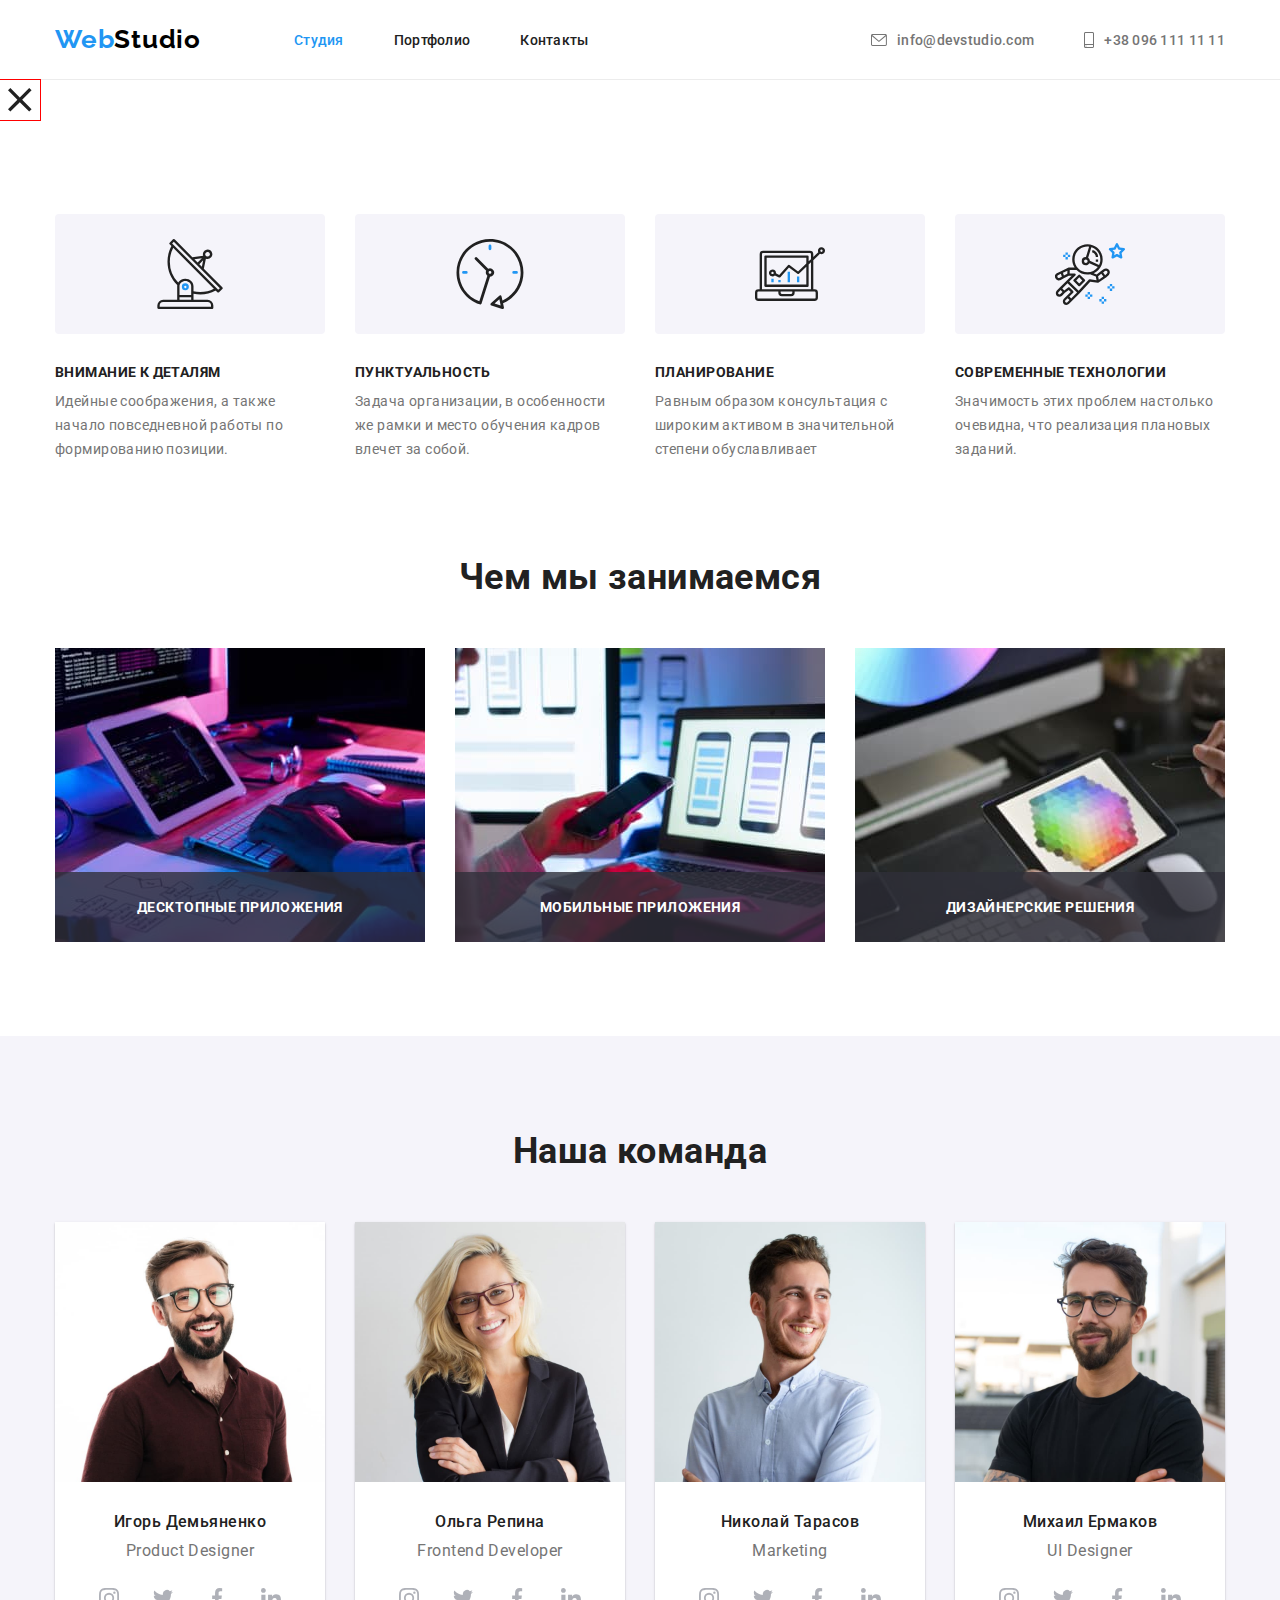
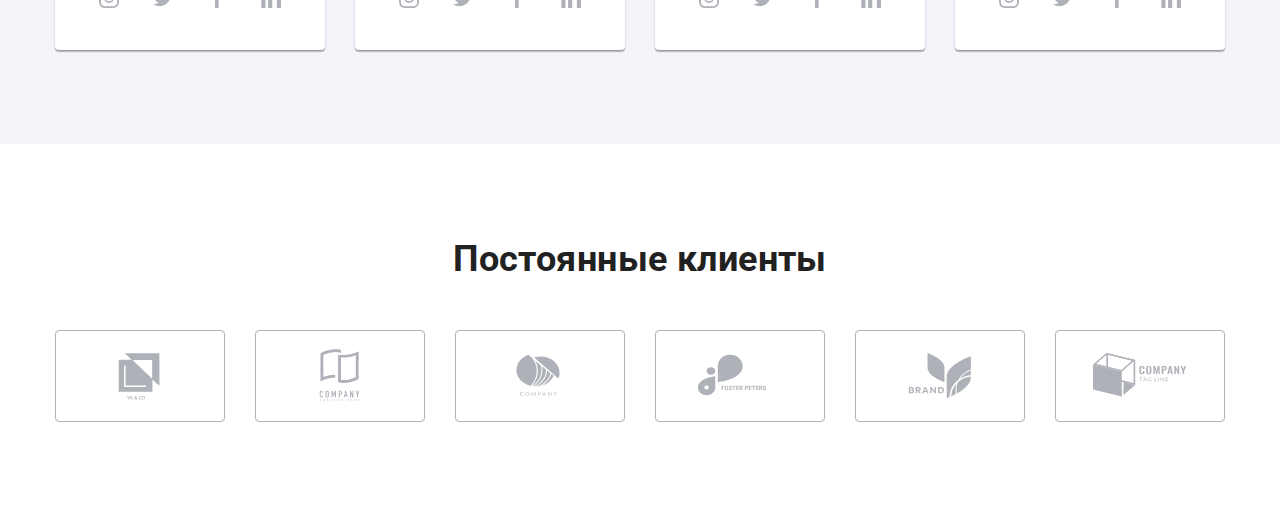
==== index.html @ f7a2e4a4 "Туплю с кнопкой" ====
<!DOCTYPE html>
<html lang="ru">
  <head>
    <meta charset="UTF-8" />
    <meta http-equiv="X-UA-Compatible" content="IE=edge" />
    <meta name="viewport" content="width=device-width, initial-scale=1.0" />
    <title>homework8</title>
    <link rel="preconnect" href="https://fonts.googleapis.com" />
    <link rel="preconnect" href="https://fonts.gstatic.com" crossorigin />
    <link
      href="https://fonts.googleapis.com/css2?family=Raleway:wght@700&family=Roboto:wght@400;500;700;900&display=swap"
      rel="stylesheet"
    />
    <link
      rel="stylesheet"
      href="https://cdnjs.cloudflare.com/ajax/libs/modern-normalize/1.0.0/modern-normalize.min.css"
    />
    <link rel="stylesheet" href="./css/main.min.css" />
    <!-- <link rel="stylesheet" href="./css/styles.css" /> -->
  </head>

  <body>
    <header class="page-header">
      <div class="container">
        <nav class="header-nav" id="navigation">
          <a href="./" class="logo link page-header__logo"
            >Web<span class="logo-header">Studio</span></a
          >
          <ul class="site-nav">
            <li class="item">
              <a class="current link site-nav__link" href="./index.html">Студия</a>
            </li>
            <li class="item">
              <a class="link site-nav__link" href="./portfolio.html">Портфолио</a>
            </li>
            <li class="item"><a class="link site-nav__link" href="#contacts">Контакты</a></li>
          </ul>
        </nav>
        <ul class="contacts-nav">
          <li class="item">
            <a class="link contacts-nav__link" href="mailto:info@devstudio.com">
              <svg class="contacts-nav__icon" width="16" height="12" aria-label="icon envelope">
                <use href="./images/icons.svg#icon-envelope"></use>
              </svg>
              info@devstudio.com</a
            >
          </li>
          <li class="item">
            <a class="link contacts-nav__link" href="tel:+380961111111">
              <svg class="contacts-nav__icon" width="10" height="16" aria-label="icon smartphone">
                <use href="./images/icons.svg#icon-smartphone"></use>
              </svg>
              +38 096 111 11 11</a
            >
          </li>
        </ul>

      </div>
    </header>

    <button type="button" class="menu-button is-open menu-open-btn">
      <svg width="24" height="24" aria-label="Переключатель мобильного меню">
        <use class="icon-menu" href="./images/icons/symbol-defs.svg#icon-menu"></use>
        <use
          class="icon-menu-close"
          href="./images/icons/symbol-defs.svg#icon-menu-close"
        ></use>
      </svg>
    </button>

    <div class="mob-menu is-hidden">
      <button type="button" class="close-open-btn" data-modal-close>
        <svg class="close-modal-button__icon" width="24" height="24" aria-label="close">
          <use href="./images/icons/symbol-defs.svg#icon-menu-40"></use>            
        </svg>
      </button>   
    </div>

    <!-- <button type="button" class="menu-button">
      <svg width="24" height="24" aria-label="Переключатель мобильного меню">
        <use
          class="icon-menu-close"
          href="./images/icons/symbol-defs.svg#icon-menu-close"
        ></use>
      </svg>
    </button> -->
    
    <main>
      <!-- <section class="hero">
        <h1 class="hero__title">Эффективные решения для вашего бизнеса</h1>
        <button type="button" class="main-button" data-modal-open>Заказать услугу</button>
      </section> -->

      <section class="section">
        <div class="container">
          <h2 class="visually-hidden">Особенности</h2>
          <ul class="feature-list">
            <li class="feature-list__item">
              <div class="feature-list__icon-field">
                <svg class="icon" width="70" height="70" aria-label="feature icon">
                  <use href="./images/icons.svg#icon-antenna"></use>
                </svg>
              </div>
              <h3 class="feature-list__title">Внимание к деталям</h3>
              <p class="feature-list__text">
                Идейные соображения, а также начало повседневной работы по формированию позиции.
              </p>
            </li>
            <li class="feature-list__item">
              <div class="feature-list__icon-field">
                <svg class="icon" width="70" height="70" aria-label="feature icon">
                  <use href="./images/icons.svg#icon-clock"></use>
                </svg>
              </div>
              <h3 class="feature-list__title">Пунктуальность</h3>
              <p class="feature-list__text">
                Задача организации, в особенности же рамки и место обучения кадров влечет за собой.
              </p>
            </li>
            <li class="feature-list__item">
              <div class="feature-list__icon-field">
                <svg class="icon" width="70" height="70" aria-label="feature icon">
                  <use href="./images/icons.svg#icon-diagram"></use>
                </svg>
              </div>
              <h3 class="feature-list__title">Планирование</h3>
              <p class="feature-list__text">
                Равным образом консультация с широким активом в значительной степени обуславливает
              </p>
            </li>
            <li class="feature-list__item">
              <div class="feature-list__icon-field">
                <svg class="icon" width="70" height="70" aria-label="feature icon">
                  <use href="./images/icons.svg#icon-astronaut"></use>
                </svg>
              </div>
              <h3 class="feature-list__title">Современные технологии</h3>
              <p class="feature-list__text">
                Значимость этих проблем настолько очевидна, что реализация плановых заданий.
              </p>
            </li>
          </ul>
        </div>
      </section>

      <section class="section works">
        <div class="container">
          <h2 class="section-title">Чем мы занимаемся</h2>
          <ul class="works-list">
            <li class="works-list__item">
              <img src="./images/box1.jpg" alt="Десктопные приложения" width="370" height="294" />
              <h3 class="works-list__title">Десктопные приложения</h3>
            </li>
            <li class="works-list__item">
              <img src="./images/box2.jpg" alt="Мобильные приложения" width="370" height="294" />
              <h3 class="works-list__title">Мобильные приложения</h3>
            </li>
            <li class="works-list__item">
              <img src="./images/box3.jpg" alt="Планшетные приложения" width="370" height="294" />
              <h3 class="works-list__title">Дизайнерские решения</h3>
            </li>
          </ul>
        </div>
      </section>

      <section class="section team">
        <div class="container">
          <h2 class="section-title">Наша команда</h2>
          <ul class="team-list">
            <li class="team-list__item">
              <img
                class="team-list__img"
                src="./images/demjanenko.jpg"
                alt="Product Designer"
                width="270"
                height="260"
              />
              <h3 class="team-list__title">Игорь Демьяненко</h3>
              <p class="team-list__text">Product Designer</p>
              <ul class="social-list">
                <li class="social-list__item">
                  <a href="" class="social-list__link link">
                    <svg class="social-list__icon" width="20" height="20" aria-label="instagram">
                      <use href="./images/icons.svg#icon-instagram"></use>
                    </svg>
                  </a>
                </li>
                <li class="social-list__item">
                  <a href="" class="social-list__link link">
                    <svg class="social-list__icon" width="20" height="20" aria-label="twitter">
                      <use href="./images/icons.svg#icon-twitter"></use>
                    </svg>
                  </a>
                </li>
                <li class="social-list__item">
                  <a href="" class="social-list__link link">
                    <svg class="social-list__icon" width="20" height="20" aria-label="facebook">
                      <use href="./images/icons.svg#icon-facebook"></use>
                    </svg>
                  </a>
                </li>
                <li class="social-list__item">
                  <a href="" class="social-list__link link">
                    <svg class="social-list__icon" width="20" height="20" aria-label="linkedin">
                      <use href="./images/icons.svg#icon-linkedin"></use>
                    </svg>
                  </a>
                </li>
              </ul>
            </li>
            <li class="team-list__item">
              <img
                class="team-list__img"
                src="./images/repina.jpg"
                alt="Frontend Developer"
                width="270"
                height="260"
              />
              <h3 class="team-list__title">Ольга Репина</h3>
              <p class="team-list__text">Frontend Developer</p>
              <ul class="social-list">
                <li class="social-list__item">
                  <a href="" class="social-list__link link">
                    <svg class="social-list__icon" width="20" height="20" aria-label="instagram">
                      <use href="./images/icons.svg#icon-instagram"></use>
                    </svg>
                  </a>
                </li>
                <li class="social-list__item">
                  <a href="" class="social-list__link link">
                    <svg class="social-list__icon" width="20" height="20" aria-label="twitter">
                      <use href="./images/icons.svg#icon-twitter"></use>
                    </svg>
                  </a>
                </li>
                <li class="social-list__item">
                  <a href="" class="social-list__link link">
                    <svg class="social-list__icon" width="20" height="20" aria-label="facebook">
                      <use href="./images/icons.svg#icon-facebook"></use>
                    </svg>
                  </a>
                </li>
                <li class="social-list__item">
                  <a href="" class="social-list__link link">
                    <svg class="social-list__icon" width="20" height="20" aria-label="linkedin">
                      <use href="./images/icons.svg#icon-linkedin"></use>
                    </svg>
                  </a>
                </li>
              </ul>
            </li>
            <li class="team-list__item">
              <img
                class="team-list__img"
                src="./images/tarasov.jpg"
                alt="Marketing"
                width="270"
                height="260"
              />
              <h3 class="team-list__title">Николай Тарасов</h3>
              <p class="team-list__text">Marketing</p>
              <ul class="social-list">
                <li class="social-list__item">
                  <a href="" class="social-list__link link">
                    <svg class="social-list__icon" width="20" height="20" aria-label="instagram">
                      <use href="./images/icons.svg#icon-instagram"></use>
                    </svg>
                  </a>
                </li>
                <li class="social-list__item">
                  <a href="" class="social-list__link link">
                    <svg class="social-list__icon" width="20" height="20" aria-label="twitter">
                      <use href="./images/icons.svg#icon-twitter"></use>
                    </svg>
                  </a>
                </li>
                <li class="social-list__item">
                  <a href="" class="social-list__link link">
                    <svg class="social-list__icon" width="20" height="20" aria-label="facebook">
                      <use href="./images/icons.svg#icon-facebook"></use>
                    </svg>
                  </a>
                </li>
                <li class="social-list__item">
                  <a href="" class="social-list__link link">
                    <svg class="social-list__icon" width="20" height="20" aria-label="linkedin">
                      <use href="./images/icons.svg#icon-linkedin"></use>
                    </svg>
                  </a>
                </li>
              </ul>
            </li>
            <li class="team-list__item">
              <img
                class="team-list__img"
                src="./images/ermakov.jpg"
                alt="UI Designer"
                width="270"
                height="260"
              />
              <h3 class="team-list__title">Михаил Ермаков</h3>
              <p class="team-list__text">UI Designer</p>
              <ul class="social-list">
                <li class="social-list__item">
                  <a href="" class="social-list__link link">
                    <svg class="social-list__icon" width="20" height="20" aria-label="instagram">
                      <use href="./images/icons.svg#icon-instagram"></use>
                    </svg>
                  </a>
                </li>
                <li class="social-list__item">
                  <a href="" class="social-list__link link">
                    <svg class="social-list__icon" width="20" height="20" aria-label="twitter">
                      <use href="./images/icons.svg#icon-twitter"></use>
                    </svg>
                  </a>
                </li>
                <li class="social-list__item">
                  <a href="" class="social-list__link link">
                    <svg class="social-list__icon" width="20" height="20" aria-label="facebook">
                      <use href="./images/icons.svg#icon-facebook"></use>
                    </svg>
                  </a>
                </li>
                <li class="social-list__item">
                  <a href="" class="social-list__link link">
                    <svg class="social-list__icon" width="20" height="20" aria-label="linkedin">
                      <use href="./images/icons.svg#icon-linkedin"></use>
                    </svg>
                  </a>
                </li>
              </ul>
            </li>
          </ul>
        </div>
      </section>

      <section class="section">
        <div class="container">
          <h2 class="section-title">Постоянные клиенты</h2>
          <ul class="clients-list">
            <li class="clients-list__item">
              <a class="client-list__link link" href="">
                <svg class="client-list__icon" width="106" height="60" aria-label="client icon">
                  <use href="./images/icons.svg#icon-logo-client-1"></use>
                </svg>
              </a>
            </li>
            <li class="clients-list__item">
              <a class="client-list__link link" href="">
                <svg class="client-list__icon" width="106" height="60" aria-label="client icon">
                  <use href="./images/icons.svg#icon-logo-client-2"></use>
                </svg>
              </a>
            </li>
            <li class="clients-list__item">
              <a class="client-list__link link" href="">
                <svg class="client-list__icon" width="106" height="60" aria-label="client icon">
                  <use href="./images/icons.svg#icon-logo-client-3"></use>
                </svg>
              </a>
            </li>
            <li class="clients-list__item">
              <a class="client-list__link link" href="">
                <svg class="client-list__icon" width="106" height="60" aria-label="client icon">
                  <use href="./images/icons.svg#icon-logo-client-4"></use>
                </svg>
              </a>
            </li>
            <li class="clients-list__item">
              <a class="client-list__link link" href="">
                <svg class="client-list__icon" width="106" height="60" aria-label="client icon">
                  <use href="./images/icons.svg#icon-logo-client-5"></use>
                </svg>
              </a>
            </li>
            <li class="clients-list__item">
              <a class="client-list__link link" href="">
                <svg class="client-list__icon" width="106" height="60" aria-label="client icon">
                  <use href="./images/icons.svg#icon-logo-client-6"></use>
                </svg>
              </a>
            </li>
          </ul>
          <!-- <div class="proverka">proverka</div> -->
        </div>
      </section>
    </main>

    <!-- <footer class="page-footer">
      <div class="container">
        <div class="contacts-block">
          <a href="#navigation" class="logo link">Web<span class="logo-footer">Studio</span></a>
          <address id="contacts" class="footer-address">
            <ul class="contacts-list">
              <li class="item">
                <a
                  href="https://goo.gl/maps/wTGTLdtdXk9S9kmZ7"
                  target="_blank"
                  rel="noopener noreferrer"
                  class="adress link"
                  >г. Киев, пр-т Леси Украинки, 26
                </a>
              </li>
              <li class="item">
                <a class="contacts-list__link link" href="mailto:info@devstudio.com"
                  >info@devstudio.com</a
                >
              </li>
              <li class="item">
                <a class="contacts-list__link link" href="tel:+380961111111">+38 096 111 11 11</a>
              </li>
            </ul>
          </address>
        </div>

        <div class="connect-block">
          <b class="connect-block__title">Присоединяйтесь</b>
          <ul class="social-list">
            <li class="social-list__item">
              <a href="" class="social-list__link link page-footer__social-link">
                <svg class="social-list__icon" width="20" height="20" aria-label="instagram">
                  <use href="./images/icons.svg#icon-instagram"></use>
                </svg>
              </a>
            </li>
            <li class="social-list__item">
              <a href="" class="social-list__link link page-footer__social-link">
                <svg class="social-list__icon" width="20" height="20" aria-label="twitter">
                  <use href="./images/icons.svg#icon-twitter"></use>
                </svg>
              </a>
            </li>
            <li class="social-list__item">
              <a href="" class="social-list__link link page-footer__social-link">
                <svg class="social-list__icon" width="20" height="20" aria-label="facebook">
                  <use href="./images/icons.svg#icon-facebook"></use>
                </svg>
              </a>
            </li>
            <li class="social-list__item">
              <a href="" class="social-list__link link page-footer__social-link">
                <svg class="social-list__icon" width="20" height="20" aria-label="linkedin">
                  <use href="./images/icons.svg#icon-linkedin"></use>
                </svg>
              </a>
            </li>
          </ul>
        </div>

        <div class="subscription">
          <b class="subscription__title">Подпишитесь на рассылку</b>
          <form class="subscription__field">
            <input type="email" name="mail" class="subscription__input" placeholder="E-mail" />

            <button type="button" class="main-button footer-button">
              Подписаться
              <svg class="icon-out" width="24" height="24" aria-label="">
                <use href="./images/icons.svg#icon-send"></use>
              </svg>
              <svg class="icon-in" width="24" height="24" aria-label="">
                <use href="./images/icons.svg#icon-send"></use>
              </svg>
            </button>
          </form>
        </div>
      </div>
    </footer> -->

    <!-- <div class="backdrop" data-modal> -->
    <div class="backdrop is-hidden" data-modal>
      <div class="modal">
        <button type="button" class="close-modal-button" data-modal-close>
          <svg class="close-modal-button__icon" width="24" height="24" aria-label="close">
            <!-- <use href="./images/icons.svg#icon-close"></use> -->
            <use href="./images/icons/symbol-defs.svg#icon-menu-40"></use>            
          </svg>
        </button>

        <form class="order-form js-form">
          <b class="form-title">Оставьте свои данные, мы вам перезвоним</b>

          <!-- <div class="form-field"> -->
          <label for="name" class="input-label">Имя</label>
          <div class="input-area">
            <input type="text" name="name" id="name" class="input-field" />
            <svg class="input-icon" width="18" height="18" aria-label="">
              <use href="./images/icons.svg#icon-person"></use>
            </svg>
          </div>
          <!-- </label> -->
          <!-- </div> -->

          <!-- <div class="form-field"> -->
          <label for="phone" class="input-label">Телефон</label>
          <div class="input-area">
            <input type="tel" name="phone" id="phone" class="input-field" />
            <svg class="input-icon" width="18" height="18" aria-label="">
              <use href="./images/icons.svg#icon-phone"></use>
            </svg>
          </div>
          <!-- </label> -->
          <!-- </div> -->

          <!-- <div class="form-field"> -->
          <label for="email" class="input-label">Почта</label>
          <div class="input-area">
            <input type="email" name="email" id="email" class="input-field" />
            <svg class="input-icon" width="18" height="18" aria-label="">
              <use href="./images/icons.svg#icon-email"></use>
            </svg>
          </div>
          <!-- </label> -->
          <!-- </div> -->

          <!-- <div class="form-field textarea"> -->
          <label for="comment" class="input-label"
            >Комментарий
            <!-- <div class="input-area"> -->
            <textarea
              name="comment"
              id="comment"
              class="textarea-field"
              placeholder="Введите текст"
            ></textarea>
            <!-- </div> -->
          </label>
          <!-- </div> -->

          <div class="agree-field">
            <label class="agree-field-label"
              ><input type="checkbox" class="checkbox" name="agree" />
              <span class="check-icon-field">
                <svg class="chec-icon" width="16" height="15" aria-label="check-icon">
                  <use href="./images/icons.svg#icon-check"></use>
                </svg> </span
              >Соглашаюсь с рассылкой и принимаю
              <a href="" class="agree-link">Условия договора</a>
            </label>
          </div>

          <button type="submit" class="main-button">Отправить</button>

          <!-- <label for="name" class="input-label"
            >Имя
            <div class="input-area">
              <input type="text" name="name" id="name" class="input-field" />
            </div>
          </label>

          <label for="phone" class="input-label"
            >Телефон
            <div class="input-area">
              <input type="phone" name="phone" id="phone" class="input-field" />
            </div>
          </label>

          <label for="email" class="input-label"
            >Почта
            <div class="input-area">
              <input type="email" name="email" id="email" class="input-field" />
            </div>
          </label> -->

          <!-- <div class="form-field">
            <label for="name">Им'я</label>
            <input
              type="text"
              name="name"
              id="name"
              placeholder="Иван Иваныч"
              autofocus
            />
          </div> -->
        </form>
      </div>
    </div>

    <script src="./js/modal.js"></script>
    <!-- <script src="./js/menu.js"></script> -->

    <!-- Динамическая корректировка паддинга у БОДИ в зависимости от высоты Хэдэра (Репета вебинар-9 61я минута) -->
    <!-- <script>
      const { height: pageHeaderHeight } = document
        .querySelector(".page-header")
        .getBoundingClientRect();
      document.body.style.paddingTop = `${pageHeaderHeight}px`;
  </script> -->

    <script>
      (() => {
        document.querySelector('.js-form').addEventListener('submit', e => {
          e.preventDefault();

          new FormData(e.currentTarget).forEach((value, name) => console.log(`${name}: ${value}`));

          e.currentTarget.reset();
        });
      })();
    </script>

<script>
  (() => {
  const refs = {
    openMenuBtn: document.querySelector('.menu-open-btn'),
    closeMenuBtn: document.querySelector('.close-open-btn'),
    menu: document.querySelector('.mob-menu'),
    body: document.querySelector('body'),
  };
  refs.openMenuBtn.addEventListener('click', toggleMenu);
  refs.closeMenuBtn.addEventListener('click', toggleMenu);
  function toggleMenu() {
    refs.menu.classList.toggle('is-hidden');
    refs.body.classList.toggle('no-scroll');
  }
})();
</script>



    <!-- <script>
      (() => {
        const menuBtnRef = document.querySelector('[data-menu-button]');
        // const mobileMenuRef = document.querySelector('[data-menu]');
        menuBtnRef.addEventListener('click', () => {
          // const expanded = menuBtnRef.getAttribute('aria-expanded') === 'true' || false;
          menuBtnRef.classList.toggle('is-open');
          // menuBtnRef.setAttribute('aria-expanded', !expanded);
          // mobileMenuRef.classList.toggle('is-open');
        });
      })();
    </script> -->
  </body>
</html>
---- css/main.min.css ----
:root{--accent-color: #2196F3;--accent-2-color: #188CE8;--main-text-color: #757575;--title-text-color: #212121;--white-color: #FFFFFF;--black-color: #000000;--footer-bg-color: #2F303A;--hero-gradient-color: rgba(47, 48, 58, 0.4);--worklist-bg-color: rgba(47, 48, 58, 0.8);--hero-bg-color: #C4C4C4;--team-bg-color: #F5F4FA;--footer-contacts-color: rgba(255, 255, 255, 0.6);--header-border-color: #ECECEC;--border-color: #EEEEEE;--social-link-color: #AFB1B8;--connect-bg-cos-color: rgba(255, 255, 255, 0.1);--example-popup-bg-color: rgba(33, 150, 243, 0.9);--backdrop-bg-color: rgba(0, 0, 0, 0.2);--close-button-border-color: rgba(0, 0, 0, 0.1);--placeholder-text-color: rgba(117, 117, 117, 0.5);--modal-input-bg-color: rgba(33, 33, 33, 0.2);--footer-input-bg-color: rgba(255, 255, 255, 0.3);--main-font: "Roboto", sans-serif;--title-font: "Raleway", sans-serif;--examples-gap: 30px}.link{text-decoration:none;color:inherit}ul{list-style:none;margin:0;padding:0}h1,h2,h3,h4,h5,h6,p{margin:0;padding:0}html{scroll-behavior:smooth}.visually-hidden{position:absolute;width:1px;height:1px;margin:-1px;border:0;padding:0;white-space:nowrap;clip-path:inset(100%);clip:rect(0 0 0 0);overflow:hidden}@keyframes changeCurrentLine{0%{transform:scaleX(0)}100%{transform:scaleX(1)}}body{font-family:var(--main-font);font-size:14px;line-height:1.714;letter-spacing:.03em;color:var(--main-text-color);background-color:var(--white-color)}.section{padding-top:60px;padding-bottom:60px}@media screen and (min-width: 1200px){.section{padding-top:94px;padding-bottom:94px}}.container{margin:0 auto;padding:0 15px}@media screen and (min-width: 480px){.container{width:480px}}@media screen and (min-width: 768px){.container{width:768px}}@media screen and (min-width: 1200px){.container{width:1200px}}img{display:block;max-width:100%;height:auto}.main-button{min-width:200px;height:50px;cursor:pointer;font-family:inherit;font-weight:700;font-size:16px;line-height:1.875;letter-spacing:.06em;border-radius:4px;border:1px solid rgba(0,0,0,0);box-shadow:0px 4px 4px rgba(0,0,0,.15);color:var(--white-color);background-color:var(--accent-color);transition:background-color 250ms cubic-bezier(0.4, 0, 0.2, 1)}.main-button:hover,.main-button:focus{background-color:var(--accent-2-color)}.logo{font-family:var(--title-font);font-size:26px;font-weight:700;line-height:1.192;letter-spacing:.03em;color:var(--accent-color)}.section-title{font-size:36px;font-weight:700;line-height:1.167;text-align:center;margin-bottom:50px;color:var(--title-text-color)}@media screen and (max-width: 1199px){.section-title{font-size:28px;margin-bottom:30px}}.social-list{display:flex;justify-content:center}.social-list__item:not(:last-child){margin-right:10px}.social-list__link{display:flex;justify-content:center;align-items:center;width:44px;height:44px;border-radius:50%;color:var(--social-link-color);background-color:var(--white-color);transition:color 250ms cubic-bezier(0.4, 0, 0.2, 1);transition:background-color 250ms cubic-bezier(0.4, 0, 0.2, 1)}.social-list__link:hover,.social-list__link:focus{color:var(--white-color);background-color:var(--accent-color);outline:none}.social-list__icon{fill:currentColor}.page-header{border-bottom:1px solid var(--header-border-color);background-color:var(--white-color)}.page-header .container{display:flex;align-items:center}.page-header__logo{margin-right:93px}.menu-button{display:inline-flex;justify-content:center;align-items:center;margin:0;padding:0;width:40px;height:40px;border:none;background-color:rgba(0,0,0,0);cursor:pointer;outline:1px solid red}.mob-menu{position:fixed;z-index:100;top:0;left:0;bottom:0;right:0;background-color:var(--backdrop-bg-color);opacity:1;visibility:visible;transition:opacity 250ms cubic-bezier(0.4, 0, 0.2, 1),visibility 250ms cubic-bezier(0.4, 0, 0.2, 1)}.mob-menu.is-hidden{opacity:0;visibility:hidden;pointer-events:none}.menu-button .icon-menu-close{display:none}.menu-button.is-open .icon-menu-close{display:block}.menu-button.is-open .icon-menu{display:none}.header-nav{display:flex;align-items:center}.logo-header{color:var(--black-color)}.site-nav,.contacts-nav{display:flex;align-items:center;padding-top:20px;padding-bottom:19px;font-size:14px;font-weight:500;line-height:1.143;letter-spacing:.02em}.site-nav .item:not(:last-child),.contacts-nav .item:not(:last-child){margin-right:50px}.site-nav__link{position:relative;display:block;padding-top:12px;padding-bottom:12px;color:var(--title-text-color);transition:color 250ms cubic-bezier(0.4, 0, 0.2, 1)}.site-nav__link:hover,.site-nav__link:focus{color:var(--accent-color)}.site-nav__link::after{content:"";display:block;width:100%;height:4px;position:absolute;left:0;bottom:-20px;background-color:var(--accent-color);border-radius:2px;transform:scaleX(0)}.current.site-nav__link::after{animation:changeCurrentLine 250ms cubic-bezier(0.4, 0, 0.2, 1) forwards}.site-nav .current{color:var(--accent-color)}.contacts-nav{margin-left:auto}.contacts-nav__icon{margin-right:10px;fill:currentColor}.contacts-nav__link{display:flex;align-items:center;padding-top:12px;padding-bottom:12px;color:var(--main-text-color);transition:color 250ms cubic-bezier(0.4, 0, 0.2, 1)}.contacts-nav__link:hover,.contacts-nav__link:focus{color:var(--accent-color)}.hero{max-width:1600px;margin:0 auto;height:600px;padding-top:200px;padding-bottom:200px;background-color:var(--hero-bg-color);text-align:center;background-image:linear-gradient(to bottom, var(--hero-gradient-color), var(--hero-gradient-color)),url(../images/hero.jpg);background-repeat:no-repeat;background-position:center}.hero__title{width:696px;margin:0 auto;margin-bottom:30px;font-size:44px;font-weight:900;line-height:1.364;letter-spacing:.06em;text-align:center;text-transform:uppercase;color:var(--white-color)}@media screen and (min-width: 768px){.feature-list{display:flex;flex-wrap:wrap;gap:30px}}@media screen and (min-width: 480px){.feature-list__item{width:450px}}@media screen and (max-width: 767px){.feature-list__item{margin-bottom:30px}}@media screen and (min-width: 768px){.feature-list__item{width:354px}}@media screen and (min-width: 1200px){.feature-list__item{width:270px}}.feature-list__icon-field{display:flex;align-items:center;justify-content:center;height:120px;margin-bottom:30px;background-color:var(--team-bg-color);border-radius:4px}.feature-list__title{font-size:14px;font-weight:700;line-height:1.143;letter-spacing:.03em;text-transform:uppercase;margin-bottom:10px;color:var(--title-text-color)}@media screen and (max-width: 767px){.feature-list__title{text-align:center}}.feature-list__text{font-weight:400}.works{padding-top:0}@media screen and (max-width: 1199px){.works{display:none}}.works-list{display:flex}.works-list__item{position:relative}.works-list__item:not(:last-child){margin-right:30px}.works-list__title{position:absolute;left:0;bottom:0;width:100%;height:70px;display:flex;align-items:center;justify-content:center;font-size:14px;font-weight:700;line-height:1.143;letter-spacing:.03em;text-transform:uppercase;color:var(--white-color);background-color:var(--worklist-bg-color)}.team{background-color:var(--team-bg-color)}@media screen and (min-width: 768px){.team-list{display:flex;flex-wrap:wrap;justify-content:center;gap:30px}}.team-list__item{width:270px;background-color:var(--white-color);text-align:center;box-shadow:0px 1px 3px rgba(0,0,0,.12),0px 1px 1px rgba(0,0,0,.14),0px 2px 1px rgba(0,0,0,.2);border-radius:0 0 4px 4px}@media screen and (max-width: 767px){.team-list__item{margin:0 auto 30px}}@media screen and (min-width: 480px){.team-list__item{width:450px;padding-bottom:24px}}@media screen and (min-width: 768px){.team-list__item{width:354px;padding-bottom:24px}}@media screen and (min-width: 1200px){.team-list__item{width:270px;padding-bottom:30px}}.team-list__img{margin-bottom:30px}.team-list__title{font-size:16px;font-weight:500;line-height:1.188;letter-spacing:.03em;margin-bottom:10px;color:var(--title-text-color)}.team-list__text{font-size:16px;font-weight:400;line-height:1.188;letter-spacing:.03em;margin-bottom:16px}.clients-list{display:flex;gap:30px}@media screen and (max-width: 1199px){.clients-list{flex-wrap:wrap}}@media screen and (min-width: 480px){.clients-list__item{width:calc((100% - 30px)/2)}}@media screen and (min-width: 768px){.clients-list__item{width:calc((100% - 60px)/3)}}@media screen and (min-width: 1200px){.clients-list__item{width:calc((100% - 150px)/6)}}.client-list__link{display:flex;align-items:center;justify-content:center;height:92px;color:var(--social-link-color);border:1px solid currentColor;border-radius:4px;transition:color 250ms cubic-bezier(0.4, 0, 0.2, 1)}.client-list__link:hover{color:var(--accent-color)}.client-list__link:focus{color:var(--accent-color);outline:none}.client-list__icon{fill:currentColor}.page-footer{background-color:var(--footer-bg-color);padding:60px 0}.page-footer .container{display:flex;align-items:baseline}.page-footer__social-link{color:var(--white-color);background-color:var(--connect-bg-cos-color)}.contacts-block{margin-right:70px}.logo-footer{color:var(--white-color)}.footer-address{font-style:normal;font-weight:400;color:var(--white-color);margin-top:20px}.contacts-list .item:not(:first-child){margin-top:9px}.contacts-list__link{font-style:normal;font-weight:400;color:var(--footer-contacts-color)}.connect-block__title,.subscription__title{display:block;margin-bottom:20px;font-weight:700;line-height:1.143;text-transform:uppercase;color:var(--white-color)}.subscription{margin-left:auto}.subscription__field{display:flex}.subscription__input{display:block;margin-right:12px;width:358px;height:50px;padding-left:16px;font-size:16px;line-height:1.25;border:1px solid var(--footer-input-bg-color);border-radius:4px;filter:drop-shadow(0px 4px 4px rgba(0, 0, 0, 0.15));color:var(--white-color);background-color:rgba(0,0,0,0)}.subscription__input::placeholder{color:var(--footer-contacts-color)}.footer-button{position:relative;display:flex;align-items:center;justify-content:center;gap:10px;overflow:hidden}.footer-button:hover,.footer-button:focus{background-color:var(--accent-2-color)}.footer-button .icon-in{position:absolute;right:27px;transform:translate(-40px, 40px)}.footer-button:hover .icon-out,.footer-button:focus .icon-out{transform:translate(40px, -40px);transition:transform 250ms cubic-bezier(0.4, 0, 0.2, 1)}.footer-button:hover .icon-in,.footer-button:focus .icon-in{transform:translateY(0);transition:transform 250ms cubic-bezier(0.4, 0, 0.2, 1)}.filter-list{display:flex;justify-content:center;margin-bottom:50px}.filter-list__item+.filter-list__item{margin-left:8px}.filter-button{padding:6px 22px;cursor:pointer;font-family:inherit;font-weight:500;font-size:16px;line-height:1.625;letter-spacing:.03em;color:var(--title-text-color);background-color:var(--team-bg-color);border-radius:4px;border-width:0;transition:box-shadow 250ms cubic-bezier(0.4, 0, 0.2, 1),background-color 250ms cubic-bezier(0.4, 0, 0.2, 1)}.filter-button:hover,.filter-button:focus{color:var(--white-color);background-color:var(--accent-color);box-shadow:0px 3px 1px rgba(0,0,0,.1),0px 1px 2px rgba(0,0,0,.08),0px 2px 2px rgba(0,0,0,.12)}.examples{display:flex;flex-wrap:wrap;margin-top:calc(-1*var(--examples-gap));margin-left:calc(-1*var(--examples-gap))}.examples__item{max-width:370px;margin-top:var(--examples-gap);margin-left:var(--examples-gap)}.examples__link{display:block;transition:box-shadow 250ms cubic-bezier(0.4, 0, 0.2, 1)}.examples__link:hover,.examples__link:focus{box-shadow:0px 1px 1px rgba(0,0,0,.12),0px 4px 4px rgba(0,0,0,.06),1px 4px 6px rgba(0,0,0,.16)}.examples__field{padding:20px 24px;border:solid var(--border-color);border-width:0 1px 1px 1px}.examples__title{font-weight:700;font-size:18px;line-height:2;letter-spacing:.06em;color:var(--title-text-color);margin-bottom:4px}.examples__text{font-weight:400;font-size:16px;line-height:1.875}.example-img-thumb{position:relative;overflow:hidden}.popup-text{display:flex;width:100%;height:100%;padding-left:24px;padding-right:24px;position:absolute;left:0;bottom:0;align-items:center;font-size:18px;line-height:1.556;color:var(--white-color);background:var(--example-popup-bg-color);pointer-events:none;transform:translateY(101%);transition:transform 250ms cubic-bezier(0.4, 0, 0.2, 1)}.examples__link:hover .popup-text,.examples__link:focus .popup-text{transform:translateY(0)}.backdrop{position:fixed;z-index:100;top:0;left:0;bottom:0;right:0;background-color:var(--backdrop-bg-color);opacity:1;visibility:visible;transition:opacity 250ms cubic-bezier(0.4, 0, 0.2, 1),visibility 250ms cubic-bezier(0.4, 0, 0.2, 1)}.backdrop.is-hidden{opacity:0;visibility:hidden;pointer-events:none}.modal{position:absolute;width:528px;top:50%;left:50%;padding:40px;background-color:var(--white-color);box-shadow:0px 1px 3px rgba(0,0,0,.12),0px 1px 1px rgba(0,0,0,.14),0px 2px 1px rgba(0,0,0,.2);border-radius:4px;transform:translate(-50%, -50%) scale(1);transition:transform 250ms cubic-bezier(0.4, 0, 0.2, 1)}.backdrop.is-hidden .modal{transform:translate(-50%, -50%) scale(1.25)}.close-modal-button{position:absolute;top:8px;right:8px;display:flex;justify-content:center;align-items:center;width:30px;height:30px;border:1px solid var(--close-button-border-color);border-radius:50%;color:var(--black-color);background-color:rgba(0,0,0,0);transition:color 250ms cubic-bezier(0.4, 0, 0.2, 1)}.close-modal-button:hover,.close-modal-button:focus{color:var(--accent-color)}.close-modal-button__icon{fill:currentColor}.order-form{text-align:center}.form-title{display:inline-block;font-size:20px;line-height:1.15;letter-spacing:.03em;color:var(--title-text-color)}.input-label{display:block;font-size:12px;line-height:1.167;letter-spacing:.01em;text-align:left;margin-top:12px}.input-label+.input-label{margin-top:10px}.input-area{position:relative;margin-top:4px}.input-field{display:block;width:100%;font-size:16px;height:40px;border:1px solid var(--modal-input-bg-color);border-radius:4px;padding-left:42px;background-color:rgba(0,0,0,0);cursor:pointer;color:var(--title-text-color);transition:border-color 250ms cubic-bezier(0.4, 0, 0.2, 1)}.input-field:hover,.input-field:focus{outline:none;border-color:var(--accent-color)}.input-icon{position:absolute;top:50%;transform:translateY(-50%);left:12px;fill:var(--title-text-color);transition:fill 250ms cubic-bezier(0.4, 0, 0.2, 1)}.input-field:hover+.input-icon,.input-field:focus+.input-icon{fill:var(--accent-color)}.textarea-field{display:block;margin-top:4px;resize:none;width:100%;font-size:14px;line-height:1.143;height:120px;padding:12px 16px;border:1px solid var(--modal-input-bg-color);border-radius:4px;background-color:rgba(0,0,0,0);cursor:pointer;color:var(--title-text-color);transition:border-color 250ms cubic-bezier(0.4, 0, 0.2, 1)}.textarea-field:hover,.textarea-field:focus{border-color:var(--accent-color);outline:none}.textarea-field::placeholder{font-size:12px;color:var(--placeholder-text-color);transition:font-size 250ms cubic-bezier(0.4, 0, 0.2, 1)}.textarea-field:hover::placeholder,.textarea-field:focus::placeholder{font-size:14px}.agree-field{margin-top:20px;margin-bottom:30px}.agree-field-label{display:inline-flex;align-items:center}.checkbox{appearance:none;position:absolute}.check-icon-field{display:inline-flex;justify-content:center;align-items:center;width:16px;height:15px;border:2px solid var(--title-text-color);border-radius:2px;margin-right:7px;transition:background-color 250ms cubic-bezier(0.4, 0, 0.2, 1),border-width 250ms cubic-bezier(0.4, 0, 0.2, 1)}.checkbox:focus-within+.check-icon-field{outline:1px solid var(--accent-color)}.checkbox:checked+.check-icon-field{background-color:var(--accent-color);border-width:0px}.agree-field input{margin-right:7px}.agree-link{margin-left:4px;color:var(--accent-color)}/*# sourceMappingURL=main.min.css.map */
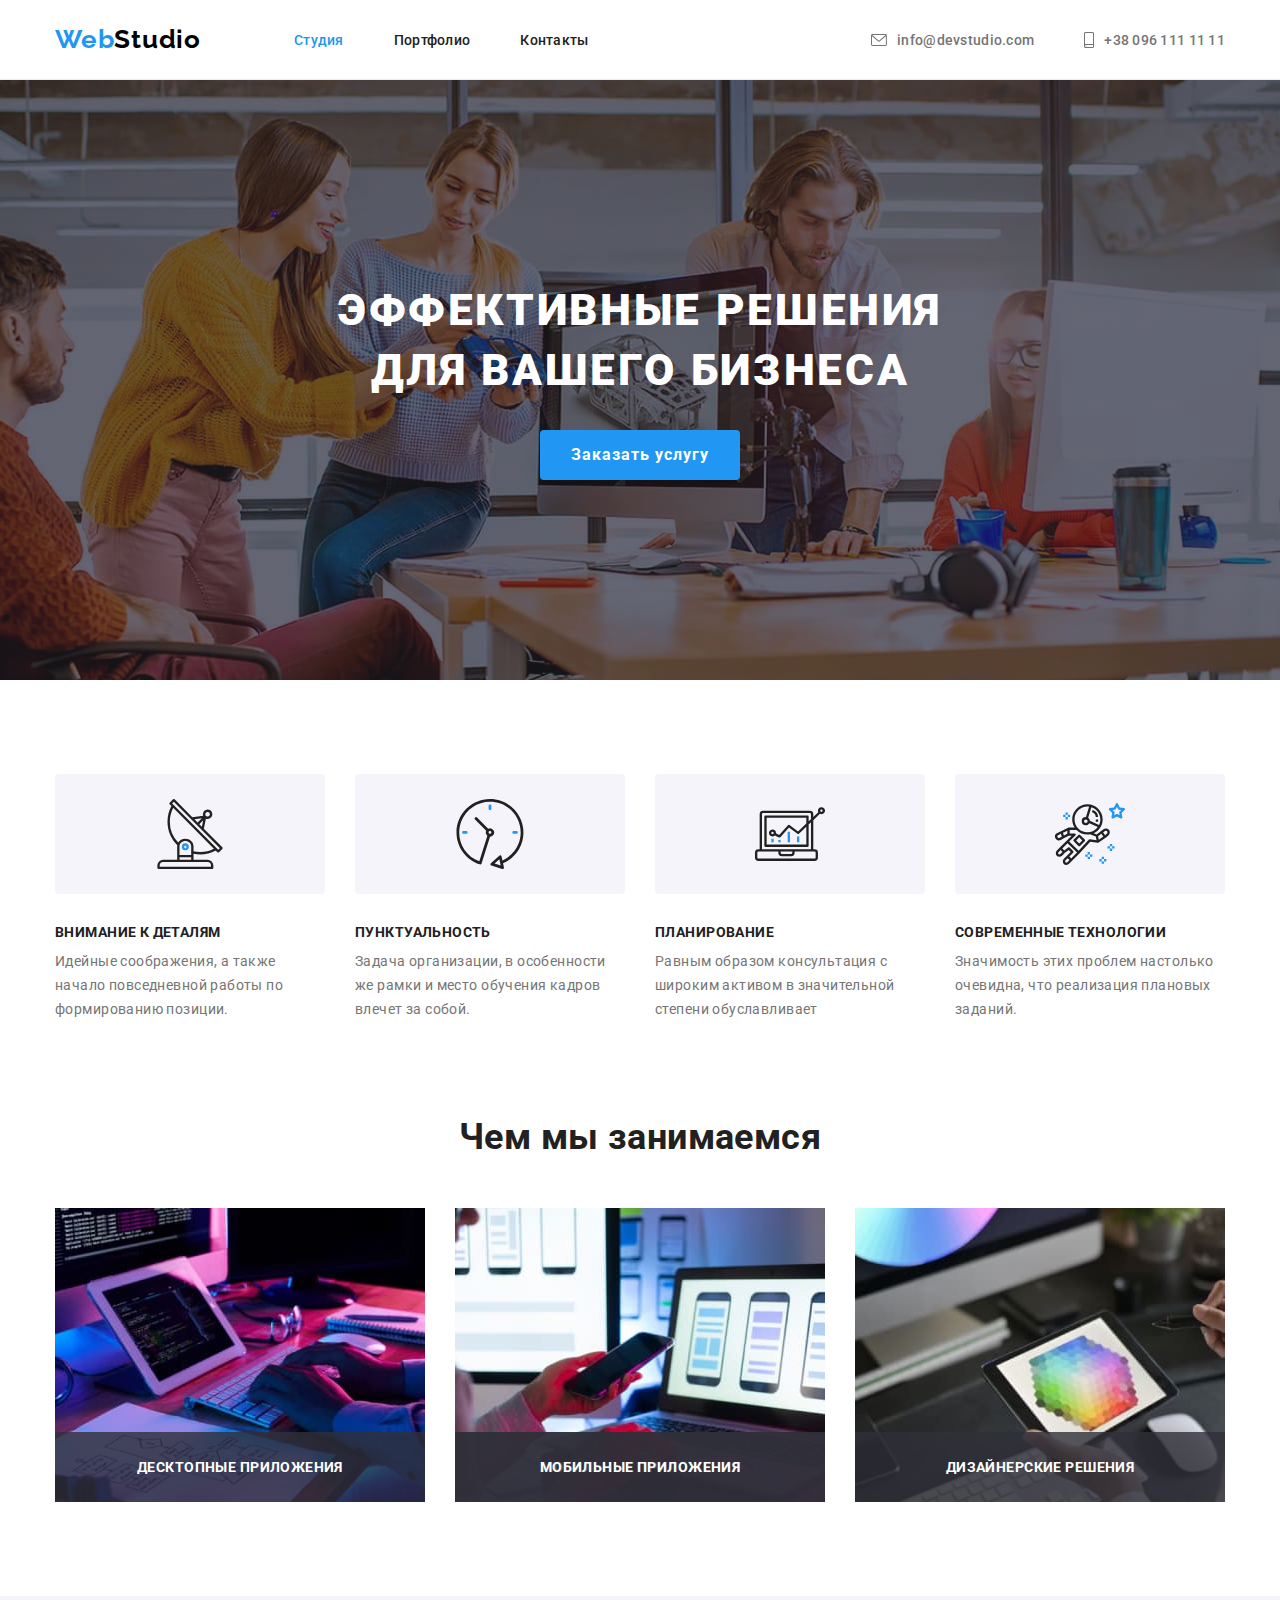
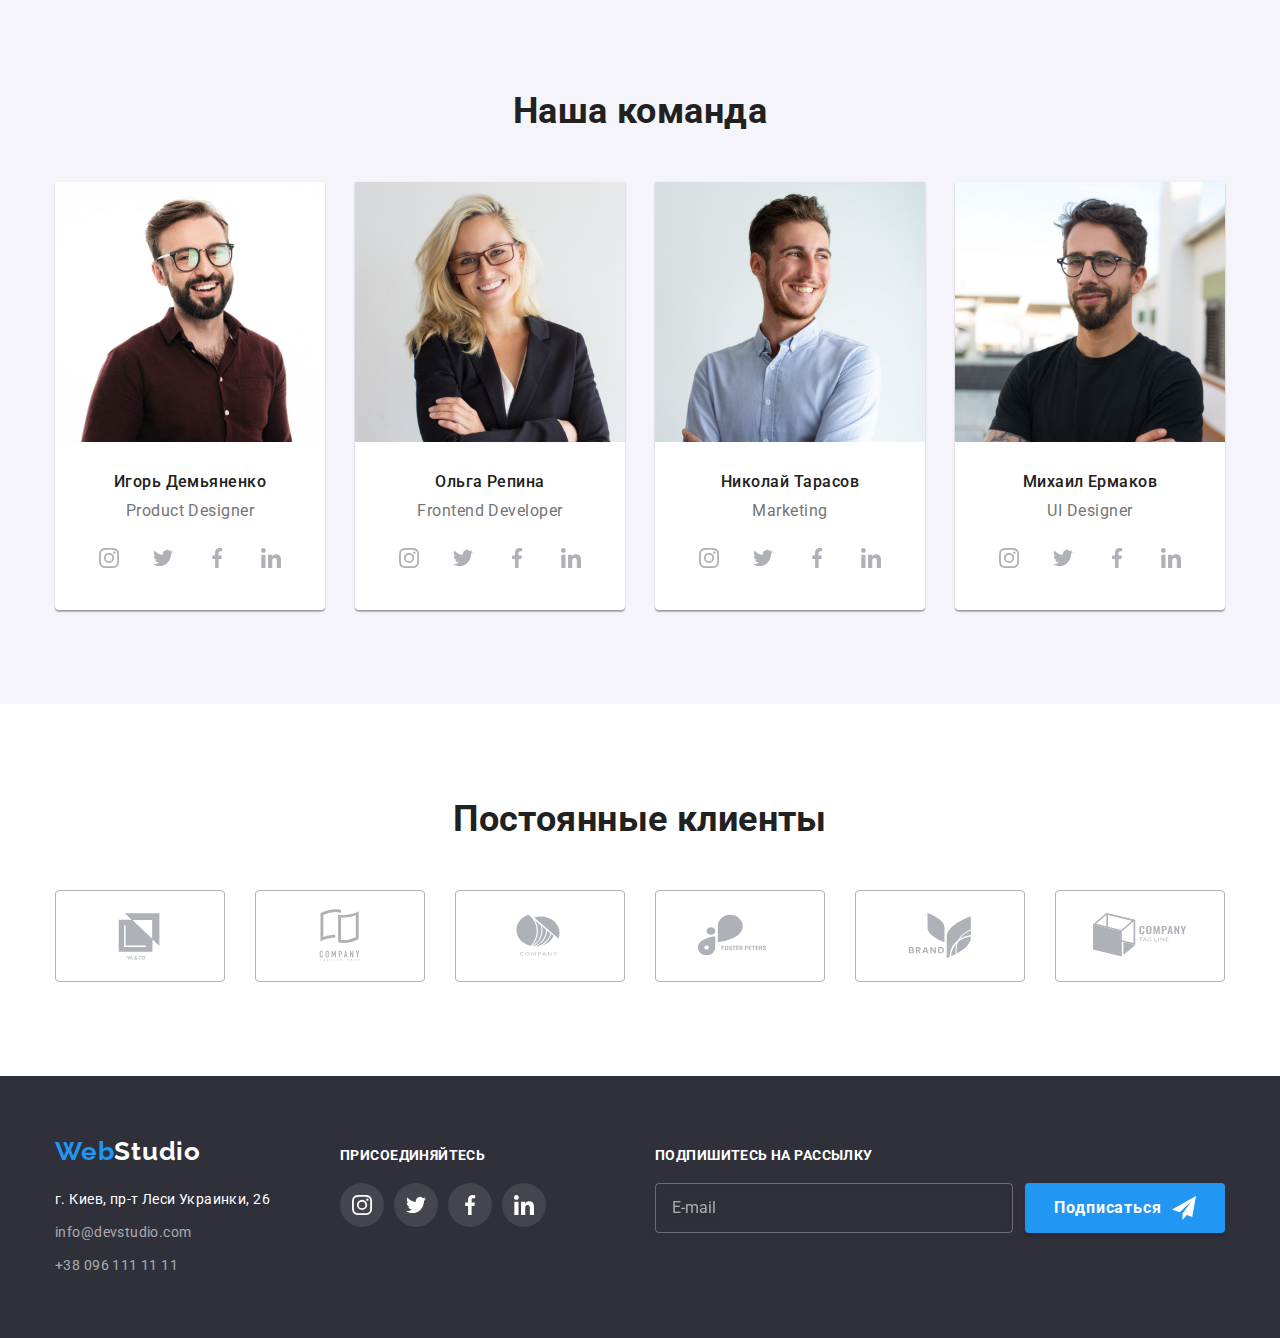
==== commit f573d10e: "Сделал адаптив разбираюсь с картинками" ====
--- a/index.html
+++ b/index.html
@@ -16,17 +16,28 @@
       href="https://cdnjs.cloudflare.com/ajax/libs/modern-normalize/1.0.0/modern-normalize.min.css"
     />
     <link rel="stylesheet" href="./css/main.min.css" />
-    <!-- <link rel="stylesheet" href="./css/styles.css" /> -->
   </head>
 
   <body>
     <header class="page-header">
       <div class="container">
-        <nav class="header-nav" id="navigation">
-          <a href="./" class="logo link page-header__logo"
-            >Web<span class="logo-header">Studio</span></a
-          >
-          <ul class="site-nav">
+        <a href="./" class="logo link page-header__logo"
+          >Web<span class="logo-header">Studio</span>
+        </a>
+        <button 
+          type="button" 
+          class="header-menu-button" 
+          aria-expanded="false" 
+          aria-controls="header-menu"
+          data-menu-button>
+          <svg width="24" height="24" aria-label="Переключатель мобильного меню">
+            <use class="icon-menu" href="./images/icons/symbol-defs.svg#icon-menu"></use>
+            <use class="icon-menu-close" href="./images/icons/symbol-defs.svg#icon-menu-close"></use>
+          </svg>
+        </button>
+        <div class="header-menu" id="header-menu" data-menu >
+          <nav class="header-nav" id="navigation">
+            <ul class="site-nav">
             <li class="item">
               <a class="current link site-nav__link" href="./index.html">Студия</a>
             </li>
@@ -34,62 +45,42 @@
               <a class="link site-nav__link" href="./portfolio.html">Портфолио</a>
             </li>
             <li class="item"><a class="link site-nav__link" href="#contacts">Контакты</a></li>
-          </ul>
-        </nav>
+            </ul>
+          </nav>
         <ul class="contacts-nav">
           <li class="item">
             <a class="link contacts-nav__link" href="mailto:info@devstudio.com">
               <svg class="contacts-nav__icon" width="16" height="12" aria-label="icon envelope">
                 <use href="./images/icons.svg#icon-envelope"></use>
               </svg>
-              info@devstudio.com</a
-            >
+              info@devstudio.com</a>
           </li>
           <li class="item">
             <a class="link contacts-nav__link" href="tel:+380961111111">
               <svg class="contacts-nav__icon" width="10" height="16" aria-label="icon smartphone">
                 <use href="./images/icons.svg#icon-smartphone"></use>
               </svg>
-              +38 096 111 11 11</a
-            >
+              +38 096 111 11 11</a>
           </li>
         </ul>
 
+        <ul class="social-links">
+          <li class="social-links__item"><a href="" class="social-links__link link">Instagram</a></li>
+          <li class="social-links__item"><a href="" class="social-links__link link">Twitter</a></li>
+          <li class="social-links__item"><a href="" class="social-links__link link">Facebook</a></li>
+          <li class="social-links__item"><a href="" class="social-links__link link">LinkedIn</a></li>
+        </ul>
+        </div>
+
       </div>
     </header>
 
-    <button type="button" class="menu-button is-open menu-open-btn">
-      <svg width="24" height="24" aria-label="Переключатель мобильного меню">
-        <use class="icon-menu" href="./images/icons/symbol-defs.svg#icon-menu"></use>
-        <use
-          class="icon-menu-close"
-          href="./images/icons/symbol-defs.svg#icon-menu-close"
-        ></use>
-      </svg>
-    </button>
-
-    <div class="mob-menu is-hidden">
-      <button type="button" class="close-open-btn" data-modal-close>
-        <svg class="close-modal-button__icon" width="24" height="24" aria-label="close">
-          <use href="./images/icons/symbol-defs.svg#icon-menu-40"></use>            
-        </svg>
-      </button>   
-    </div>
-
-    <!-- <button type="button" class="menu-button">
-      <svg width="24" height="24" aria-label="Переключатель мобильного меню">
-        <use
-          class="icon-menu-close"
-          href="./images/icons/symbol-defs.svg#icon-menu-close"
-        ></use>
-      </svg>
-    </button> -->
-    
+
     <main>
-      <!-- <section class="hero">
+      <section class="hero">
         <h1 class="hero__title">Эффективные решения для вашего бизнеса</h1>
         <button type="button" class="main-button" data-modal-open>Заказать услугу</button>
-      </section> -->
+      </section>
 
       <section class="section">
         <div class="container">
@@ -148,15 +139,27 @@
           <h2 class="section-title">Чем мы занимаемся</h2>
           <ul class="works-list">
             <li class="works-list__item">
-              <img src="./images/box1.jpg" alt="Десктопные приложения" width="370" height="294" />
+              <img 
+              srcset="./images/desktop/features1.jpg x1, ./images/desktop/features1@2x.jpg x2, ./images/desktop/features1@3x.jpg x3"
+              src="./images/desktop/features1.jpg" 
+              alt="Десктопные приложения" 
+              width="370" height="294" />
               <h3 class="works-list__title">Десктопные приложения</h3>
             </li>
             <li class="works-list__item">
-              <img src="./images/box2.jpg" alt="Мобильные приложения" width="370" height="294" />
+              <img 
+              srcset="./images/desktop/features2.jpg x1, ./images/desktop/features2@2x.jpg x2, ./images/desktop/features2@3x.jpg x3"
+              src="./images/desktop/features2.jpg" 
+              alt="Мобильные приложения" 
+              width="370" height="294" />
               <h3 class="works-list__title">Мобильные приложения</h3>
             </li>
             <li class="works-list__item">
-              <img src="./images/box3.jpg" alt="Планшетные приложения" width="370" height="294" />
+              <img 
+              srcset="./images/desktop/features3.jpg x1, ./images/desktop/features3@2x.jpg x2, ./images/desktop/features3@3x.jpg x3"
+              src="./images/desktop/features3.jpg" 
+              alt="Планшетные приложения" 
+              width="370" height="294" />
               <h3 class="works-list__title">Дизайнерские решения</h3>
             </li>
           </ul>
@@ -387,9 +390,11 @@
       </section>
     </main>
 
-    <!-- <footer class="page-footer">
+    <footer class="page-footer">
       <div class="container">
-        <div class="contacts-block">
+
+        <div class="footer-wrapper">
+           <div class="contacts-block">
           <a href="#navigation" class="logo link">Web<span class="logo-footer">Studio</span></a>
           <address id="contacts" class="footer-address">
             <ul class="contacts-list">
@@ -412,9 +417,9 @@
               </li>
             </ul>
           </address>
-        </div>
-
-        <div class="connect-block">
+          </div>
+
+          <div class="connect-block">
           <b class="connect-block__title">Присоединяйтесь</b>
           <ul class="social-list">
             <li class="social-list__item">
@@ -446,6 +451,7 @@
               </a>
             </li>
           </ul>
+          </div>
         </div>
 
         <div class="subscription">
@@ -465,15 +471,94 @@
           </form>
         </div>
       </div>
-    </footer> -->
+
+        <!-- <div class="contacts-block">
+          <a href="#navigation" class="logo link">Web<span class="logo-footer">Studio</span></a>
+          <address id="contacts" class="footer-address">
+            <ul class="contacts-list">
+              <li class="item">
+                <a
+                  href="https://goo.gl/maps/wTGTLdtdXk9S9kmZ7"
+                  target="_blank"
+                  rel="noopener noreferrer"
+                  class="adress link"
+                  >г. Киев, пр-т Леси Украинки, 26
+                </a>
+              </li>
+              <li class="item">
+                <a class="contacts-list__link link" href="mailto:info@devstudio.com"
+                  >info@devstudio.com</a
+                >
+              </li>
+              <li class="item">
+                <a class="contacts-list__link link" href="tel:+380961111111">+38 096 111 11 11</a>
+              </li>
+            </ul>
+          </address>
+        </div>
+
+        <div class="connect-block">
+          <b class="connect-block__title">Присоединяйтесь</b>
+          <ul class="social-list">
+            <li class="social-list__item">
+              <a href="" class="social-list__link link page-footer__social-link">
+                <svg class="social-list__icon" width="20" height="20" aria-label="instagram">
+                  <use href="./images/icons.svg#icon-instagram"></use>
+                </svg>
+              </a>
+            </li>
+            <li class="social-list__item">
+              <a href="" class="social-list__link link page-footer__social-link">
+                <svg class="social-list__icon" width="20" height="20" aria-label="twitter">
+                  <use href="./images/icons.svg#icon-twitter"></use>
+                </svg>
+              </a>
+            </li>
+            <li class="social-list__item">
+              <a href="" class="social-list__link link page-footer__social-link">
+                <svg class="social-list__icon" width="20" height="20" aria-label="facebook">
+                  <use href="./images/icons.svg#icon-facebook"></use>
+                </svg>
+              </a>
+            </li>
+            <li class="social-list__item">
+              <a href="" class="social-list__link link page-footer__social-link">
+                <svg class="social-list__icon" width="20" height="20" aria-label="linkedin">
+                  <use href="./images/icons.svg#icon-linkedin"></use>
+                </svg>
+              </a>
+            </li>
+          </ul>
+        </div>
+
+        <div class="subscription">
+          <b class="subscription__title">Подпишитесь на рассылку</b>
+          <form class="subscription__field">
+            <input type="email" name="mail" class="subscription__input" placeholder="E-mail" />
+
+            <button type="button" class="main-button footer-button">
+              Подписаться
+              <svg class="icon-out" width="24" height="24" aria-label="">
+                <use href="./images/icons.svg#icon-send"></use>
+              </svg>
+              <svg class="icon-in" width="24" height="24" aria-label="">
+                <use href="./images/icons.svg#icon-send"></use>
+              </svg>
+            </button>
+          </form>
+        </div> -->
+      </div>
+
+    </footer>
 
     <!-- <div class="backdrop" data-modal> -->
+  <!-- <div class="container"> -->
     <div class="backdrop is-hidden" data-modal>
       <div class="modal">
         <button type="button" class="close-modal-button" data-modal-close>
           <svg class="close-modal-button__icon" width="24" height="24" aria-label="close">
             <!-- <use href="./images/icons.svg#icon-close"></use> -->
-            <use href="./images/icons/symbol-defs.svg#icon-menu-40"></use>            
+            <use href="./images/icons.svg#icon-close"></use>
           </svg>
         </button>
 
@@ -575,9 +660,10 @@
         </form>
       </div>
     </div>
+  <!-- </div> -->
 
     <script src="./js/modal.js"></script>
-    <!-- <script src="./js/menu.js"></script> -->
+    <script src="./js/menu.js"></script>
 
     <!-- Динамическая корректировка паддинга у БОДИ в зависимости от высоты Хэдэра (Репета вебинар-9 61я минута) -->
     <!-- <script>
@@ -599,36 +685,47 @@
       })();
     </script>
 
-<script>
-  (() => {
-  const refs = {
-    openMenuBtn: document.querySelector('.menu-open-btn'),
-    closeMenuBtn: document.querySelector('.close-open-btn'),
-    menu: document.querySelector('.mob-menu'),
-    body: document.querySelector('body'),
-  };
-  refs.openMenuBtn.addEventListener('click', toggleMenu);
-  refs.closeMenuBtn.addEventListener('click', toggleMenu);
-  function toggleMenu() {
-    refs.menu.classList.toggle('is-hidden');
-    refs.body.classList.toggle('no-scroll');
-  }
-})();
-</script>
-
-
-
     <!-- <script>
       (() => {
-        const menuBtnRef = document.querySelector('[data-menu-button]');
-        // const mobileMenuRef = document.querySelector('[data-menu]');
-        menuBtnRef.addEventListener('click', () => {
-          // const expanded = menuBtnRef.getAttribute('aria-expanded') === 'true' || false;
-          menuBtnRef.classList.toggle('is-open');
-          // menuBtnRef.setAttribute('aria-expanded', !expanded);
-          // mobileMenuRef.classList.toggle('is-open');
-        });
+        const refs = {
+          openMenuBtn: document.querySelector('.menu-open-btn'),
+          closeMenuBtn: document.querySelector('.close-open-btn'),
+          menu: document.querySelector('.mob-menu'),
+          body: document.querySelector('body'),
+        };
+        refs.openMenuBtn.addEventListener('click', toggleMenu);
+        refs.closeMenuBtn.addEventListener('click', toggleMenu);
+        function toggleMenu() {
+          refs.menu.classList.toggle('is-hidden');
+          refs.body.classList.toggle('no-scroll');
+        }
       })();
     </script> -->
+
   </body>
+
+
+    <!-- 
+    <div class="mob-menu is-hidden">
+      menu
+      <button type="button" class="close-open-btn" data-modal-close>
+        <svg class="close-modal-button__icon" width="24" height="24" aria-label="close">
+          <use href="./images/icons/symbol-defs.svg#icon-menu"></use>            
+        </svg>
+      </button>   
+    </div> -->
+
+    <!-- <button type="button" class="menu-button">
+      <svg width="24" height="24" aria-label="Переключатель мобильного меню">
+        <use
+          class="icon-menu-close"
+          href="./images/icons/symbol-defs.svg#icon-menu-close"
+        ></use>
+      </svg>
+    </button> -->
+
+
+
+
+
 </html>
--- a/css/main.min.css
+++ b/css/main.min.css
@@ -1 +1 @@
-:root{--accent-color: #2196F3;--accent-2-color: #188CE8;--main-text-color: #757575;--title-text-color: #212121;--white-color: #FFFFFF;--black-color: #000000;--footer-bg-color: #2F303A;--hero-gradient-color: rgba(47, 48, 58, 0.4);--worklist-bg-color: rgba(47, 48, 58, 0.8);--hero-bg-color: #C4C4C4;--team-bg-color: #F5F4FA;--footer-contacts-color: rgba(255, 255, 255, 0.6);--header-border-color: #ECECEC;--border-color: #EEEEEE;--social-link-color: #AFB1B8;--connect-bg-cos-color: rgba(255, 255, 255, 0.1);--example-popup-bg-color: rgba(33, 150, 243, 0.9);--backdrop-bg-color: rgba(0, 0, 0, 0.2);--close-button-border-color: rgba(0, 0, 0, 0.1);--placeholder-text-color: rgba(117, 117, 117, 0.5);--modal-input-bg-color: rgba(33, 33, 33, 0.2);--footer-input-bg-color: rgba(255, 255, 255, 0.3);--main-font: "Roboto", sans-serif;--title-font: "Raleway", sans-serif;--examples-gap: 30px}.link{text-decoration:none;color:inherit}ul{list-style:none;margin:0;padding:0}h1,h2,h3,h4,h5,h6,p{margin:0;padding:0}html{scroll-behavior:smooth}.visually-hidden{position:absolute;width:1px;height:1px;margin:-1px;border:0;padding:0;white-space:nowrap;clip-path:inset(100%);clip:rect(0 0 0 0);overflow:hidden}@keyframes changeCurrentLine{0%{transform:scaleX(0)}100%{transform:scaleX(1)}}body{font-family:var(--main-font);font-size:14px;line-height:1.714;letter-spacing:.03em;color:var(--main-text-color);background-color:var(--white-color)}.section{padding-top:60px;padding-bottom:60px}@media screen and (min-width: 1200px){.section{padding-top:94px;padding-bottom:94px}}.container{margin:0 auto;padding:0 15px}@media screen and (min-width: 480px){.container{width:480px}}@media screen and (min-width: 768px){.container{width:768px}}@media screen and (min-width: 1200px){.container{width:1200px}}img{display:block;max-width:100%;height:auto}.main-button{min-width:200px;height:50px;cursor:pointer;font-family:inherit;font-weight:700;font-size:16px;line-height:1.875;letter-spacing:.06em;border-radius:4px;border:1px solid rgba(0,0,0,0);box-shadow:0px 4px 4px rgba(0,0,0,.15);color:var(--white-color);background-color:var(--accent-color);transition:background-color 250ms cubic-bezier(0.4, 0, 0.2, 1)}.main-button:hover,.main-button:focus{background-color:var(--accent-2-color)}.logo{font-family:var(--title-font);font-size:26px;font-weight:700;line-height:1.192;letter-spacing:.03em;color:var(--accent-color)}.section-title{font-size:36px;font-weight:700;line-height:1.167;text-align:center;margin-bottom:50px;color:var(--title-text-color)}@media screen and (max-width: 1199px){.section-title{font-size:28px;margin-bottom:30px}}.social-list{display:flex;justify-content:center}.social-list__item:not(:last-child){margin-right:10px}.social-list__link{display:flex;justify-content:center;align-items:center;width:44px;height:44px;border-radius:50%;color:var(--social-link-color);background-color:var(--white-color);transition:color 250ms cubic-bezier(0.4, 0, 0.2, 1);transition:background-color 250ms cubic-bezier(0.4, 0, 0.2, 1)}.social-list__link:hover,.social-list__link:focus{color:var(--white-color);background-color:var(--accent-color);outline:none}.social-list__icon{fill:currentColor}.page-header{border-bottom:1px solid var(--header-border-color);background-color:var(--white-color)}.page-header .container{display:flex;align-items:center}.page-header__logo{margin-right:93px}.menu-button{display:inline-flex;justify-content:center;align-items:center;margin:0;padding:0;width:40px;height:40px;border:none;background-color:rgba(0,0,0,0);cursor:pointer;outline:1px solid red}.mob-menu{position:fixed;z-index:100;top:0;left:0;bottom:0;right:0;background-color:var(--backdrop-bg-color);opacity:1;visibility:visible;transition:opacity 250ms cubic-bezier(0.4, 0, 0.2, 1),visibility 250ms cubic-bezier(0.4, 0, 0.2, 1)}.mob-menu.is-hidden{opacity:0;visibility:hidden;pointer-events:none}.menu-button .icon-menu-close{display:none}.menu-button.is-open .icon-menu-close{display:block}.menu-button.is-open .icon-menu{display:none}.header-nav{display:flex;align-items:center}.logo-header{color:var(--black-color)}.site-nav,.contacts-nav{display:flex;align-items:center;padding-top:20px;padding-bottom:19px;font-size:14px;font-weight:500;line-height:1.143;letter-spacing:.02em}.site-nav .item:not(:last-child),.contacts-nav .item:not(:last-child){margin-right:50px}.site-nav__link{position:relative;display:block;padding-top:12px;padding-bottom:12px;color:var(--title-text-color);transition:color 250ms cubic-bezier(0.4, 0, 0.2, 1)}.site-nav__link:hover,.site-nav__link:focus{color:var(--accent-color)}.site-nav__link::after{content:"";display:block;width:100%;height:4px;position:absolute;left:0;bottom:-20px;background-color:var(--accent-color);border-radius:2px;transform:scaleX(0)}.current.site-nav__link::after{animation:changeCurrentLine 250ms cubic-bezier(0.4, 0, 0.2, 1) forwards}.site-nav .current{color:var(--accent-color)}.contacts-nav{margin-left:auto}.contacts-nav__icon{margin-right:10px;fill:currentColor}.contacts-nav__link{display:flex;align-items:center;padding-top:12px;padding-bottom:12px;color:var(--main-text-color);transition:color 250ms cubic-bezier(0.4, 0, 0.2, 1)}.contacts-nav__link:hover,.contacts-nav__link:focus{color:var(--accent-color)}.hero{max-width:1600px;margin:0 auto;height:600px;padding-top:200px;padding-bottom:200px;background-color:var(--hero-bg-color);text-align:center;background-image:linear-gradient(to bottom, var(--hero-gradient-color), var(--hero-gradient-color)),url(../images/hero.jpg);background-repeat:no-repeat;background-position:center}.hero__title{width:696px;margin:0 auto;margin-bottom:30px;font-size:44px;font-weight:900;line-height:1.364;letter-spacing:.06em;text-align:center;text-transform:uppercase;color:var(--white-color)}@media screen and (min-width: 768px){.feature-list{display:flex;flex-wrap:wrap;gap:30px}}@media screen and (min-width: 480px){.feature-list__item{width:450px}}@media screen and (max-width: 767px){.feature-list__item{margin-bottom:30px}}@media screen and (min-width: 768px){.feature-list__item{width:354px}}@media screen and (min-width: 1200px){.feature-list__item{width:270px}}.feature-list__icon-field{display:flex;align-items:center;justify-content:center;height:120px;margin-bottom:30px;background-color:var(--team-bg-color);border-radius:4px}.feature-list__title{font-size:14px;font-weight:700;line-height:1.143;letter-spacing:.03em;text-transform:uppercase;margin-bottom:10px;color:var(--title-text-color)}@media screen and (max-width: 767px){.feature-list__title{text-align:center}}.feature-list__text{font-weight:400}.works{padding-top:0}@media screen and (max-width: 1199px){.works{display:none}}.works-list{display:flex}.works-list__item{position:relative}.works-list__item:not(:last-child){margin-right:30px}.works-list__title{position:absolute;left:0;bottom:0;width:100%;height:70px;display:flex;align-items:center;justify-content:center;font-size:14px;font-weight:700;line-height:1.143;letter-spacing:.03em;text-transform:uppercase;color:var(--white-color);background-color:var(--worklist-bg-color)}.team{background-color:var(--team-bg-color)}@media screen and (min-width: 768px){.team-list{display:flex;flex-wrap:wrap;justify-content:center;gap:30px}}.team-list__item{width:270px;background-color:var(--white-color);text-align:center;box-shadow:0px 1px 3px rgba(0,0,0,.12),0px 1px 1px rgba(0,0,0,.14),0px 2px 1px rgba(0,0,0,.2);border-radius:0 0 4px 4px}@media screen and (max-width: 767px){.team-list__item{margin:0 auto 30px}}@media screen and (min-width: 480px){.team-list__item{width:450px;padding-bottom:24px}}@media screen and (min-width: 768px){.team-list__item{width:354px;padding-bottom:24px}}@media screen and (min-width: 1200px){.team-list__item{width:270px;padding-bottom:30px}}.team-list__img{margin-bottom:30px}.team-list__title{font-size:16px;font-weight:500;line-height:1.188;letter-spacing:.03em;margin-bottom:10px;color:var(--title-text-color)}.team-list__text{font-size:16px;font-weight:400;line-height:1.188;letter-spacing:.03em;margin-bottom:16px}.clients-list{display:flex;gap:30px}@media screen and (max-width: 1199px){.clients-list{flex-wrap:wrap}}@media screen and (min-width: 480px){.clients-list__item{width:calc((100% - 30px)/2)}}@media screen and (min-width: 768px){.clients-list__item{width:calc((100% - 60px)/3)}}@media screen and (min-width: 1200px){.clients-list__item{width:calc((100% - 150px)/6)}}.client-list__link{display:flex;align-items:center;justify-content:center;height:92px;color:var(--social-link-color);border:1px solid currentColor;border-radius:4px;transition:color 250ms cubic-bezier(0.4, 0, 0.2, 1)}.client-list__link:hover{color:var(--accent-color)}.client-list__link:focus{color:var(--accent-color);outline:none}.client-list__icon{fill:currentColor}.page-footer{background-color:var(--footer-bg-color);padding:60px 0}.page-footer .container{display:flex;align-items:baseline}.page-footer__social-link{color:var(--white-color);background-color:var(--connect-bg-cos-color)}.contacts-block{margin-right:70px}.logo-footer{color:var(--white-color)}.footer-address{font-style:normal;font-weight:400;color:var(--white-color);margin-top:20px}.contacts-list .item:not(:first-child){margin-top:9px}.contacts-list__link{font-style:normal;font-weight:400;color:var(--footer-contacts-color)}.connect-block__title,.subscription__title{display:block;margin-bottom:20px;font-weight:700;line-height:1.143;text-transform:uppercase;color:var(--white-color)}.subscription{margin-left:auto}.subscription__field{display:flex}.subscription__input{display:block;margin-right:12px;width:358px;height:50px;padding-left:16px;font-size:16px;line-height:1.25;border:1px solid var(--footer-input-bg-color);border-radius:4px;filter:drop-shadow(0px 4px 4px rgba(0, 0, 0, 0.15));color:var(--white-color);background-color:rgba(0,0,0,0)}.subscription__input::placeholder{color:var(--footer-contacts-color)}.footer-button{position:relative;display:flex;align-items:center;justify-content:center;gap:10px;overflow:hidden}.footer-button:hover,.footer-button:focus{background-color:var(--accent-2-color)}.footer-button .icon-in{position:absolute;right:27px;transform:translate(-40px, 40px)}.footer-button:hover .icon-out,.footer-button:focus .icon-out{transform:translate(40px, -40px);transition:transform 250ms cubic-bezier(0.4, 0, 0.2, 1)}.footer-button:hover .icon-in,.footer-button:focus .icon-in{transform:translateY(0);transition:transform 250ms cubic-bezier(0.4, 0, 0.2, 1)}.filter-list{display:flex;justify-content:center;margin-bottom:50px}.filter-list__item+.filter-list__item{margin-left:8px}.filter-button{padding:6px 22px;cursor:pointer;font-family:inherit;font-weight:500;font-size:16px;line-height:1.625;letter-spacing:.03em;color:var(--title-text-color);background-color:var(--team-bg-color);border-radius:4px;border-width:0;transition:box-shadow 250ms cubic-bezier(0.4, 0, 0.2, 1),background-color 250ms cubic-bezier(0.4, 0, 0.2, 1)}.filter-button:hover,.filter-button:focus{color:var(--white-color);background-color:var(--accent-color);box-shadow:0px 3px 1px rgba(0,0,0,.1),0px 1px 2px rgba(0,0,0,.08),0px 2px 2px rgba(0,0,0,.12)}.examples{display:flex;flex-wrap:wrap;margin-top:calc(-1*var(--examples-gap));margin-left:calc(-1*var(--examples-gap))}.examples__item{max-width:370px;margin-top:var(--examples-gap);margin-left:var(--examples-gap)}.examples__link{display:block;transition:box-shadow 250ms cubic-bezier(0.4, 0, 0.2, 1)}.examples__link:hover,.examples__link:focus{box-shadow:0px 1px 1px rgba(0,0,0,.12),0px 4px 4px rgba(0,0,0,.06),1px 4px 6px rgba(0,0,0,.16)}.examples__field{padding:20px 24px;border:solid var(--border-color);border-width:0 1px 1px 1px}.examples__title{font-weight:700;font-size:18px;line-height:2;letter-spacing:.06em;color:var(--title-text-color);margin-bottom:4px}.examples__text{font-weight:400;font-size:16px;line-height:1.875}.example-img-thumb{position:relative;overflow:hidden}.popup-text{display:flex;width:100%;height:100%;padding-left:24px;padding-right:24px;position:absolute;left:0;bottom:0;align-items:center;font-size:18px;line-height:1.556;color:var(--white-color);background:var(--example-popup-bg-color);pointer-events:none;transform:translateY(101%);transition:transform 250ms cubic-bezier(0.4, 0, 0.2, 1)}.examples__link:hover .popup-text,.examples__link:focus .popup-text{transform:translateY(0)}.backdrop{position:fixed;z-index:100;top:0;left:0;bottom:0;right:0;background-color:var(--backdrop-bg-color);opacity:1;visibility:visible;transition:opacity 250ms cubic-bezier(0.4, 0, 0.2, 1),visibility 250ms cubic-bezier(0.4, 0, 0.2, 1)}.backdrop.is-hidden{opacity:0;visibility:hidden;pointer-events:none}.modal{position:absolute;width:528px;top:50%;left:50%;padding:40px;background-color:var(--white-color);box-shadow:0px 1px 3px rgba(0,0,0,.12),0px 1px 1px rgba(0,0,0,.14),0px 2px 1px rgba(0,0,0,.2);border-radius:4px;transform:translate(-50%, -50%) scale(1);transition:transform 250ms cubic-bezier(0.4, 0, 0.2, 1)}.backdrop.is-hidden .modal{transform:translate(-50%, -50%) scale(1.25)}.close-modal-button{position:absolute;top:8px;right:8px;display:flex;justify-content:center;align-items:center;width:30px;height:30px;border:1px solid var(--close-button-border-color);border-radius:50%;color:var(--black-color);background-color:rgba(0,0,0,0);transition:color 250ms cubic-bezier(0.4, 0, 0.2, 1)}.close-modal-button:hover,.close-modal-button:focus{color:var(--accent-color)}.close-modal-button__icon{fill:currentColor}.order-form{text-align:center}.form-title{display:inline-block;font-size:20px;line-height:1.15;letter-spacing:.03em;color:var(--title-text-color)}.input-label{display:block;font-size:12px;line-height:1.167;letter-spacing:.01em;text-align:left;margin-top:12px}.input-label+.input-label{margin-top:10px}.input-area{position:relative;margin-top:4px}.input-field{display:block;width:100%;font-size:16px;height:40px;border:1px solid var(--modal-input-bg-color);border-radius:4px;padding-left:42px;background-color:rgba(0,0,0,0);cursor:pointer;color:var(--title-text-color);transition:border-color 250ms cubic-bezier(0.4, 0, 0.2, 1)}.input-field:hover,.input-field:focus{outline:none;border-color:var(--accent-color)}.input-icon{position:absolute;top:50%;transform:translateY(-50%);left:12px;fill:var(--title-text-color);transition:fill 250ms cubic-bezier(0.4, 0, 0.2, 1)}.input-field:hover+.input-icon,.input-field:focus+.input-icon{fill:var(--accent-color)}.textarea-field{display:block;margin-top:4px;resize:none;width:100%;font-size:14px;line-height:1.143;height:120px;padding:12px 16px;border:1px solid var(--modal-input-bg-color);border-radius:4px;background-color:rgba(0,0,0,0);cursor:pointer;color:var(--title-text-color);transition:border-color 250ms cubic-bezier(0.4, 0, 0.2, 1)}.textarea-field:hover,.textarea-field:focus{border-color:var(--accent-color);outline:none}.textarea-field::placeholder{font-size:12px;color:var(--placeholder-text-color);transition:font-size 250ms cubic-bezier(0.4, 0, 0.2, 1)}.textarea-field:hover::placeholder,.textarea-field:focus::placeholder{font-size:14px}.agree-field{margin-top:20px;margin-bottom:30px}.agree-field-label{display:inline-flex;align-items:center}.checkbox{appearance:none;position:absolute}.check-icon-field{display:inline-flex;justify-content:center;align-items:center;width:16px;height:15px;border:2px solid var(--title-text-color);border-radius:2px;margin-right:7px;transition:background-color 250ms cubic-bezier(0.4, 0, 0.2, 1),border-width 250ms cubic-bezier(0.4, 0, 0.2, 1)}.checkbox:focus-within+.check-icon-field{outline:1px solid var(--accent-color)}.checkbox:checked+.check-icon-field{background-color:var(--accent-color);border-width:0px}.agree-field input{margin-right:7px}.agree-link{margin-left:4px;color:var(--accent-color)}/*# sourceMappingURL=main.min.css.map */+:root{--accent-color: #2196F3;--accent-2-color: #188CE8;--main-text-color: #757575;--title-text-color: #212121;--white-color: #FFFFFF;--black-color: #000000;--footer-bg-color: #2F303A;--hero-gradient-color: rgba(47, 48, 58, 0.4);--worklist-bg-color: rgba(47, 48, 58, 0.8);--hero-bg-color: #C4C4C4;--team-bg-color: #F5F4FA;--footer-contacts-color: rgba(255, 255, 255, 0.6);--header-border-color: #ECECEC;--border-color: #EEEEEE;--social-link-color: #AFB1B8;--connect-bg-cos-color: rgba(255, 255, 255, 0.1);--example-popup-bg-color: rgba(33, 150, 243, 0.9);--backdrop-bg-color: rgba(0, 0, 0, 0.2);--close-button-border-color: rgba(0, 0, 0, 0.1);--placeholder-text-color: rgba(117, 117, 117, 0.5);--modal-input-bg-color: rgba(33, 33, 33, 0.2);--footer-input-bg-color: rgba(255, 255, 255, 0.3);--main-font: "Roboto", sans-serif;--title-font: "Raleway", sans-serif;--examples-gap: 30px}.link{text-decoration:none;color:inherit}ul{list-style:none;margin:0;padding:0}h1,h2,h3,h4,h5,h6,p{margin:0;padding:0}html{scroll-behavior:smooth}.visually-hidden{position:absolute;width:1px;height:1px;margin:-1px;border:0;padding:0;white-space:nowrap;clip-path:inset(100%);clip:rect(0 0 0 0);overflow:hidden}@keyframes changeCurrentLine{0%{transform:scaleX(0)}100%{transform:scaleX(1)}}body{font-family:var(--main-font);font-size:14px;line-height:1.714;letter-spacing:.03em;color:var(--main-text-color);background-color:var(--white-color)}body.modal-open{overflow:hidden}.section{padding-top:60px;padding-bottom:60px}@media screen and (min-width: 1200px){.section{padding-top:94px;padding-bottom:94px}}.container{margin:0 auto;padding:0 15px}@media screen and (min-width: 480px){.container{width:480px}}@media screen and (min-width: 768px){.container{width:768px}}@media screen and (min-width: 1200px){.container{width:1200px}}img{display:block;max-width:100%;height:auto}.main-button{min-width:200px;height:50px;cursor:pointer;font-family:inherit;font-weight:700;font-size:16px;line-height:1.875;letter-spacing:.06em;border-radius:4px;border:1px solid rgba(0,0,0,0);box-shadow:0px 4px 4px rgba(0,0,0,.15);color:var(--white-color);background-color:var(--accent-color);transition:background-color 250ms cubic-bezier(0.4, 0, 0.2, 1)}.main-button:hover,.main-button:focus{background-color:var(--accent-2-color)}.logo{font-family:var(--title-font);font-size:24px;font-weight:700;line-height:1.167;letter-spacing:.03em;color:var(--accent-color)}@media screen and (min-width: 1200px){.logo{font-size:26px;line-height:1.192}}.section-title{font-size:36px;font-weight:700;line-height:1.167;text-align:center;margin-bottom:50px;color:var(--title-text-color)}@media screen and (max-width: 1199px){.section-title{font-size:28px;margin-bottom:30px}}.social-list{display:flex;justify-content:center}.social-list__item:not(:last-child){margin-right:10px}.social-list__link{display:flex;justify-content:center;align-items:center;width:44px;height:44px;border-radius:50%;color:var(--social-link-color);background-color:var(--white-color);transition:color 250ms cubic-bezier(0.4, 0, 0.2, 1);transition:background-color 250ms cubic-bezier(0.4, 0, 0.2, 1)}.social-list__link:hover,.social-list__link:focus{color:var(--white-color);background-color:var(--accent-color);outline:none}.social-list__icon{fill:currentColor}.page-header{position:relative;border-bottom:1px solid var(--header-border-color);background-color:var(--white-color)}.page-header .container{display:flex;align-items:center;height:59px}@media screen and (min-width: 768px){.page-header .container{height:79px}}.page-header__logo{margin-right:auto}@media screen and (min-width: 768px){.page-header__logo{margin-right:88px}}@media screen and (min-width: 1200px){.page-header__logo{margin-right:93px}}.logo-header{color:var(--black-color)}@media screen and (max-width: 767px){.header-menu{display:none;position:absolute;top:0;left:0;width:100%;height:798px;padding:48px 40px;background-color:var(--white-color);z-index:10}.header-menu.is-open{display:block}}@media screen and (min-width: 768px){.header-menu{display:flex;align-items:center;width:100%}}@media screen and (max-width: 767px){.site-nav{margin-bottom:302px;font-size:40px;font-weight:500;line-height:1.175;letter-spacing:.02em}.site-nav .item:not(:last-child){margin-bottom:32px}}@media screen and (min-width: 768px){.site-nav{display:flex;align-items:center;font-size:14px;font-weight:500;line-height:1.143;letter-spacing:.02em}.site-nav .item:not(:last-child){margin-right:50px}}.site-nav__link{position:relative;display:block;color:var(--title-text-color);transition:color 250ms cubic-bezier(0.4, 0, 0.2, 1)}.site-nav__link:hover,.site-nav__link:focus{color:var(--accent-color)}@media screen and (min-width: 768px){.site-nav__link{padding-top:12px;padding-bottom:12px}.site-nav__link::after{content:"";display:block;width:100%;height:4px;position:absolute;left:0;bottom:-20px;background-color:var(--accent-color);border-radius:2px;transform:scaleX(0)}}.current.site-nav__link::after{animation:changeCurrentLine 250ms cubic-bezier(0.4, 0, 0.2, 1) forwards}.site-nav .current{color:var(--accent-color)}@media screen and (max-width: 767px){.contacts-nav{display:flex;flex-direction:column-reverse;margin-bottom:64px;font-size:24px;font-weight:500;line-height:1.167;letter-spacing:.02em}.contacts-nav .item:last-child{margin-bottom:32px;font-size:34px;font-weight:500;line-height:1.176;letter-spacing:.02em;color:var(--accent-color)}.contacts-nav__icon{display:none}}@media screen and (max-width: 379px){.contacts-nav .item:last-child{font-size:24px;font-weight:500;line-height:1.167;letter-spacing:.02em}}@media screen and (min-width: 768px){.contacts-nav{margin-left:auto;font-size:12px;font-weight:500;line-height:1.167;letter-spacing:.02em}.contacts-nav__icon{margin-right:8px;fill:currentColor}.contacts-nav__link{display:flex;align-items:center;padding-top:5px;padding-bottom:5px}}@media screen and (min-width: 1200px){.contacts-nav{margin-left:auto;font-size:14px;font-weight:500;line-height:1.143;letter-spacing:.02em;display:flex;align-items:center}.contacts-nav .item:not(:last-child){margin-right:50px}.contacts-nav__icon{margin-right:10px;fill:currentColor}.contacts-nav__link{display:flex;align-items:center;padding-top:12px;padding-bottom:12px}.contacts-nav__link{color:var(--main-text-color);transition:color 250ms cubic-bezier(0.4, 0, 0.2, 1)}.contacts-nav__link:hover,.contacts-nav__link:focus{color:var(--accent-color)}}.social-links{display:flex}@media screen and (min-width: 768px){.social-links{display:none}}.social-links__item{font-size:18px;font-weight:500;line-height:1.222;letter-spacing:.02em;color:var(--accent-color);padding:0 10px}.social-links__item:not(:last-child){border-right:1px solid var(--modal-input-bg-color)}.social-links__item:first-child{padding-left:0}.header-menu-button{display:inline-flex;justify-content:center;align-items:center;margin:0;padding:0;width:40px;height:40px;border:none;z-index:20;background-color:rgba(0,0,0,0);cursor:pointer;color:var(--black-color)}@media screen and (min-width: 768px){.header-menu-button{display:none}}.header-menu-button.is-open{color:var(--title-text-color)}.header-menu-button:hover,.header-menu-button:hover.is-open{color:var(--accent-color)}.header-menu-button svg{fill:currentColor}.header-menu-button .icon-menu-close{display:none}.header-menu-button.is-open .icon-menu-close{display:block}.header-menu-button.is-open .icon-menu{display:none}.hero{max-width:1600px;margin:0 auto;height:400px;padding-top:118px;padding-bottom:118px;background-color:var(--hero-bg-color);text-align:center;background-image:linear-gradient(to bottom, var(--hero-gradient-color), var(--hero-gradient-color)),url(../images/mobile/hero.jpg);background-repeat:no-repeat;background-position:center;background-size:cover}@media screen and (min-width: 1200px){.hero{height:600px;padding-top:200px;padding-bottom:200px}}@media(min-device-pixel-ratio: 2),(min-resolution: 192dpi),(min-resolution: 2dppx){.hero{background-image:linear-gradient(to bottom, var(--hero-gradient-color), var(--hero-gradient-color)),url(../images/mobile/hero@2x.jpg)}}@media screen and (min-width: 480px){.hero{background-image:linear-gradient(to bottom, var(--hero-gradient-color), var(--hero-gradient-color)),url(../images/tablet/hero.jpg)}}@media screen and (min-width: 480px)and (min-device-pixel-ratio: 2),screen and (min-width: 480px)and (min-resolution: 192dpi),screen and (min-width: 480px)and (min-resolution: 2dppx){.hero{background-image:linear-gradient(to bottom, var(--hero-gradient-color), var(--hero-gradient-color)),url(../images/tablet/hero@2x.jpg)}}@media screen and (min-width: 768px){.hero{background-image:linear-gradient(to bottom, var(--hero-gradient-color), var(--hero-gradient-color)),url(../images/desktop/hero.jpg)}}@media screen and (min-width: 768px)and (min-device-pixel-ratio: 2),screen and (min-width: 768px)and (min-resolution: 192dpi),screen and (min-width: 768px)and (min-resolution: 2dppx){.hero{background-image:linear-gradient(to bottom, var(--hero-gradient-color), var(--hero-gradient-color)),url(../images/desktop/hero@2x.jpg)}}.hero__title{margin:0 auto;margin-bottom:30px;text-align:center;text-transform:uppercase;color:var(--white-color)}@media screen and (max-width: 479px){.hero__title{max-width:300px;font-size:20px;font-weight:900;line-height:1.5;letter-spacing:.06em}}@media screen and (min-width: 480px){.hero__title{font-size:26px;font-weight:900;line-height:1.615;letter-spacing:.06em;width:360px}}@media screen and (min-width: 1200px){.hero__title{width:696px;font-size:44px;font-weight:900;line-height:1.364;letter-spacing:.06em}}@media screen and (min-width: 768px){.feature-list{display:flex;flex-wrap:wrap;gap:30px}}@media screen and (min-width: 480px){.feature-list__item{width:450px}}@media screen and (max-width: 767px){.feature-list__item{margin-bottom:30px}}@media screen and (min-width: 768px){.feature-list__item{width:354px}}@media screen and (min-width: 1200px){.feature-list__item{width:270px}}.feature-list__icon-field{display:flex;align-items:center;justify-content:center;height:120px;margin-bottom:30px;background-color:var(--team-bg-color);border-radius:4px}.feature-list__title{font-size:14px;font-weight:700;line-height:1.143;letter-spacing:.03em;text-transform:uppercase;margin-bottom:10px;color:var(--title-text-color)}@media screen and (max-width: 767px){.feature-list__title{text-align:center}}.feature-list__text{font-weight:400}.works{padding-top:0}@media screen and (max-width: 1199px){.works{display:none}}.works-list{display:flex}.works-list__item{position:relative}.works-list__item:not(:last-child){margin-right:30px}.works-list__title{position:absolute;left:0;bottom:0;width:100%;height:70px;display:flex;align-items:center;justify-content:center;font-size:14px;font-weight:700;line-height:1.143;letter-spacing:.03em;text-transform:uppercase;color:var(--white-color);background-color:var(--worklist-bg-color)}.team{background-color:var(--team-bg-color)}@media screen and (min-width: 768px){.team-list{display:flex;flex-wrap:wrap;justify-content:center;gap:30px}}.team-list__item{width:100%;background-color:var(--white-color);text-align:center;box-shadow:0px 1px 3px rgba(0,0,0,.12),0px 1px 1px rgba(0,0,0,.14),0px 2px 1px rgba(0,0,0,.2);border-radius:0 0 4px 4px}@media screen and (max-width: 767px){.team-list__item{margin:0 auto 30px}}@media screen and (min-width: 480px){.team-list__item{width:450px;padding-bottom:24px}}@media screen and (min-width: 768px){.team-list__item{width:354px;padding-bottom:24px}}@media screen and (min-width: 1200px){.team-list__item{width:270px;padding-bottom:30px}}.team-list__img{width:100%;margin-bottom:30px}.team-list__title{font-size:16px;font-weight:500;line-height:1.188;letter-spacing:.03em;margin-bottom:10px;color:var(--title-text-color)}.team-list__text{font-size:16px;font-weight:400;line-height:1.188;letter-spacing:.03em;margin-bottom:16px}.clients-list{display:flex;gap:30px}@media screen and (max-width: 1199px){.clients-list{flex-wrap:wrap;justify-content:center}}@media screen and (min-width: 480px){.clients-list__item{width:calc((100% - 30px)/2)}}@media screen and (min-width: 768px){.clients-list__item{width:calc((100% - 60px)/3)}}@media screen and (min-width: 1200px){.clients-list__item{width:calc((100% - 150px)/6)}}.client-list__link{display:flex;align-items:center;justify-content:center;height:92px;color:var(--social-link-color);border:1px solid currentColor;border-radius:4px;transition:color 250ms cubic-bezier(0.4, 0, 0.2, 1)}.client-list__link:hover{color:var(--accent-color)}.client-list__link:focus{color:var(--accent-color);outline:none}.client-list__icon{fill:currentColor}.page-footer{background-color:var(--footer-bg-color);padding:60px 0}@media screen and (max-width: 1199px){.page-footer .container{text-align:center}}@media screen and (min-width: 1200px){.page-footer .container{display:flex;align-items:baseline}}.page-footer__social-link{color:var(--white-color);background-color:var(--connect-bg-cos-color)}@media screen and (min-width: 768px){.footer-wrapper{display:flex;align-items:baseline}}@media screen and (max-width: 1199px){.footer-wrapper{margin-bottom:60px}}.contacts-block{margin-bottom:60px}@media screen and (min-width: 768px){.contacts-block{margin:0 165px 0 61px}}@media screen and (min-width: 1200px){.contacts-block{margin:0;margin-right:70px}}.logo-footer{color:var(--white-color)}.footer-address{font-style:normal;font-weight:400;color:var(--white-color);margin-top:20px}.contacts-list .item:not(:first-child){margin-top:9px}.contacts-list__link{font-style:normal;font-weight:400;color:var(--footer-contacts-color)}.connect-block__title,.subscription__title{display:block;margin-bottom:20px;font-weight:700;line-height:1.143;text-transform:uppercase;color:var(--white-color)}@media screen and (max-width: 1199px){.subscription{margin:0 auto}}@media screen and (min-width: 1200px){.subscription{margin-left:auto}.subscription__field{display:flex}}.subscription__input{display:block;height:50px;padding-left:16px;font-size:16px;line-height:1.25;border:1px solid var(--footer-input-bg-color);border-radius:4px;filter:drop-shadow(0px 4px 4px rgba(0, 0, 0, 0.15));color:var(--white-color);background-color:rgba(0,0,0,0)}@media screen and (max-width: 1199px){.subscription__input{width:450px;margin:0 auto 20px}}@media screen and (max-width: 479px){.subscription__input{width:100%;margin:0 auto 20px}}@media screen and (min-width: 1200px){.subscription__input{margin-right:12px;width:358px}}.subscription__input::placeholder{color:var(--footer-contacts-color)}.footer-button{position:relative;display:inline-flex;align-items:center;justify-content:center;gap:10px;overflow:hidden}.footer-button:hover,.footer-button:focus{background-color:var(--accent-2-color)}.footer-button .icon-in{position:absolute;right:27px;transform:translate(-40px, 40px)}.footer-button:hover .icon-out,.footer-button:focus .icon-out{transform:translate(40px, -40px);transition:transform 250ms cubic-bezier(0.4, 0, 0.2, 1)}.footer-button:hover .icon-in,.footer-button:focus .icon-in{transform:translateY(0);transition:transform 250ms cubic-bezier(0.4, 0, 0.2, 1)}.filter-list{display:flex;justify-content:start;flex-wrap:wrap;gap:15px 8px;margin-bottom:40px}@media screen and (min-width: 768px){.filter-list{justify-content:center;margin-bottom:30px}}@media screen and (min-width: 1200px){.filter-list{margin-bottom:50px}}.filter-button{padding:6px 22px;cursor:pointer;font-family:inherit;font-weight:500;font-size:16px;line-height:1.625;letter-spacing:.03em;color:var(--title-text-color);background-color:var(--team-bg-color);border-radius:4px;border-width:0;transition:box-shadow 250ms cubic-bezier(0.4, 0, 0.2, 1),background-color 250ms cubic-bezier(0.4, 0, 0.2, 1)}.filter-button:hover,.filter-button:focus{color:var(--white-color);background-color:var(--accent-color);box-shadow:0px 3px 1px rgba(0,0,0,.1),0px 1px 2px rgba(0,0,0,.08),0px 2px 2px rgba(0,0,0,.12)}.examples{display:flex;align-content:stretch;flex-wrap:wrap;margin-top:calc(-1*var(--examples-gap));margin-left:calc(-1*var(--examples-gap))}.examples__item{width:450px;margin-top:var(--examples-gap);margin-left:var(--examples-gap)}@media screen and (min-width: 768px){.examples__item{width:354px}}@media screen and (min-width: 1200px){.examples__item{width:370px}}.examples__link{display:block;height:100%;transition:box-shadow 250ms cubic-bezier(0.4, 0, 0.2, 1);display:flex;flex-direction:column}.examples__link:hover,.examples__link:focus{box-shadow:0px 1px 1px rgba(0,0,0,.12),0px 4px 4px rgba(0,0,0,.06),1px 4px 6px rgba(0,0,0,.16)}.examples__field{padding:20px 24px;border:solid var(--border-color);border-width:0 1px 1px 1px;flex-grow:1}.examples__title{font-weight:700;font-size:18px;line-height:2;letter-spacing:.06em;color:var(--title-text-color);margin-bottom:4px}.examples__text{font-weight:400;font-size:16px;line-height:1.875}.examples__img{width:100%}.example-img-thumb{position:relative;overflow:hidden}.popup-text{display:flex;width:100%;height:100%;padding-left:24px;padding-right:24px;position:absolute;left:0;bottom:0;align-items:center;font-size:18px;line-height:1.556;color:var(--white-color);background:var(--example-popup-bg-color);pointer-events:none;transform:translateY(101%);transition:transform 250ms cubic-bezier(0.4, 0, 0.2, 1)}@media screen and (max-width: 350px){.popup-text{font-size:16px}}.examples__link:hover .popup-text,.examples__link:focus .popup-text{transform:translateY(0)}.backdrop{position:fixed;z-index:100;top:0;left:0;width:100%;height:100%;background-color:var(--backdrop-bg-color);opacity:1;visibility:visible;overflow-y:scroll;transition:opacity 250ms cubic-bezier(0.4, 0, 0.2, 1),visibility 250ms cubic-bezier(0.4, 0, 0.2, 1)}.backdrop.is-hidden{opacity:0;visibility:hidden;pointer-events:none}.modal{position:absolute;top:50%;left:50%;transform:translate(-50%, -50%) scale(1);padding:40px;background-color:var(--white-color);box-shadow:0px 1px 3px rgba(0,0,0,.12),0px 1px 1px rgba(0,0,0,.14),0px 2px 1px rgba(0,0,0,.2);border-radius:4px;transition:transform 250ms cubic-bezier(0.4, 0, 0.2, 1)}@media screen and (max-height: 609px){.modal{top:0;transform:translate(-50%, 0) scale(1)}}@media screen and (max-width: 400px){.modal{padding:30px 20px}}@media screen and (max-width: 1199px){.modal{max-width:450px;width:100%}}@media screen and (min-width: 1200px){.modal{width:528px}}.backdrop.is-hidden .modal{transform:translate(-50%, -50%) scale(1.25)}.close-modal-button{position:absolute;top:8px;right:8px;display:flex;justify-content:center;align-items:center;width:30px;height:30px;border:1px solid var(--close-button-border-color);border-radius:50%;color:var(--black-color);background-color:rgba(0,0,0,0);transition:color 250ms cubic-bezier(0.4, 0, 0.2, 1)}.close-modal-button:hover,.close-modal-button:focus{color:var(--accent-color)}.close-modal-button__icon{fill:currentColor}.order-form{text-align:center}.form-title{display:inline-block;font-size:20px;font-weight:700;line-height:1.5;letter-spacing:.03em;color:var(--title-text-color)}@media screen and (min-width: 1200px){.form-title{font-size:20px;font-weight:700;line-height:1.15;letter-spacing:.03em}}.input-label{display:block;font-size:12px;line-height:1.167;letter-spacing:.01em;text-align:left;margin-top:12px}.input-label+.input-label{margin-top:10px}.input-area{position:relative;margin-top:4px}.input-field{display:block;width:100%;font-size:16px;height:40px;border:1px solid var(--modal-input-bg-color);border-radius:4px;padding-left:42px;background-color:rgba(0,0,0,0);cursor:pointer;color:var(--title-text-color);transition:border-color 250ms cubic-bezier(0.4, 0, 0.2, 1)}.input-field:hover,.input-field:focus{outline:none;border-color:var(--accent-color)}.input-icon{position:absolute;top:50%;transform:translateY(-50%);left:12px;fill:var(--title-text-color);transition:fill 250ms cubic-bezier(0.4, 0, 0.2, 1)}.input-field:hover+.input-icon,.input-field:focus+.input-icon{fill:var(--accent-color)}.textarea-field{display:block;margin-top:4px;resize:none;width:100%;font-size:14px;line-height:1.143;height:120px;padding:12px 16px;border:1px solid var(--modal-input-bg-color);border-radius:4px;background-color:rgba(0,0,0,0);cursor:pointer;color:var(--title-text-color);transition:border-color 250ms cubic-bezier(0.4, 0, 0.2, 1)}.textarea-field:hover,.textarea-field:focus{border-color:var(--accent-color);outline:none}.textarea-field::placeholder{font-size:12px;color:var(--placeholder-text-color);transition:font-size 250ms cubic-bezier(0.4, 0, 0.2, 1)}.textarea-field:hover::placeholder,.textarea-field:focus::placeholder{font-size:14px}.agree-field{margin-top:20px;margin-bottom:30px}.agree-field-label{display:inline-flex;align-items:center}@media screen and (max-width: 1199px){.agree-field-label{font-size:12px;font-weight:400;line-height:1.167;letter-spacing:.03em}}.checkbox{appearance:none;position:absolute}.check-icon-field{display:inline-flex;justify-content:center;align-items:center;width:16px;height:15px;border:2px solid var(--title-text-color);border-radius:2px;margin-right:7px;transition:background-color 250ms cubic-bezier(0.4, 0, 0.2, 1),border-width 250ms cubic-bezier(0.4, 0, 0.2, 1)}.checkbox:focus-within+.check-icon-field{outline:1px solid var(--accent-color)}.checkbox:checked+.check-icon-field{background-color:var(--accent-color);border-width:0px}.agree-field input{margin-right:7px}.agree-link{margin-left:4px;color:var(--accent-color)}/*# sourceMappingURL=main.min.css.map */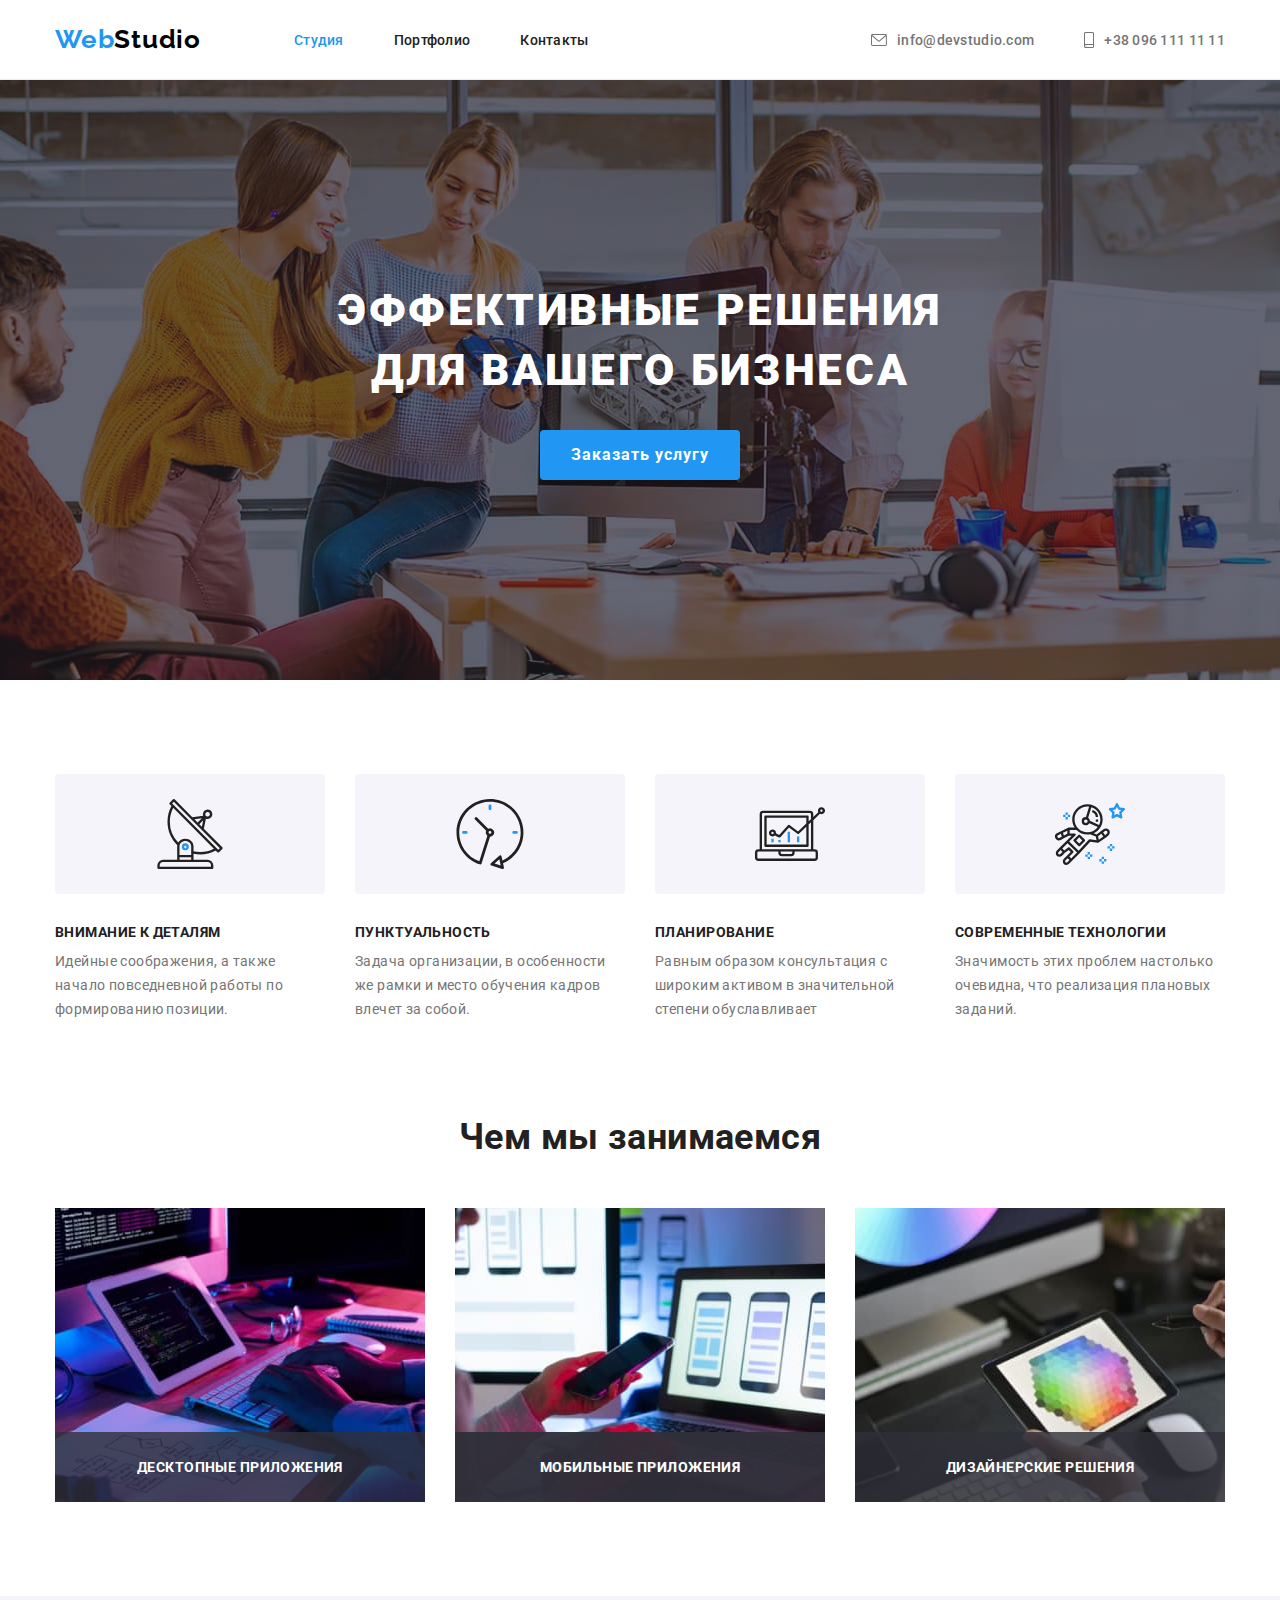
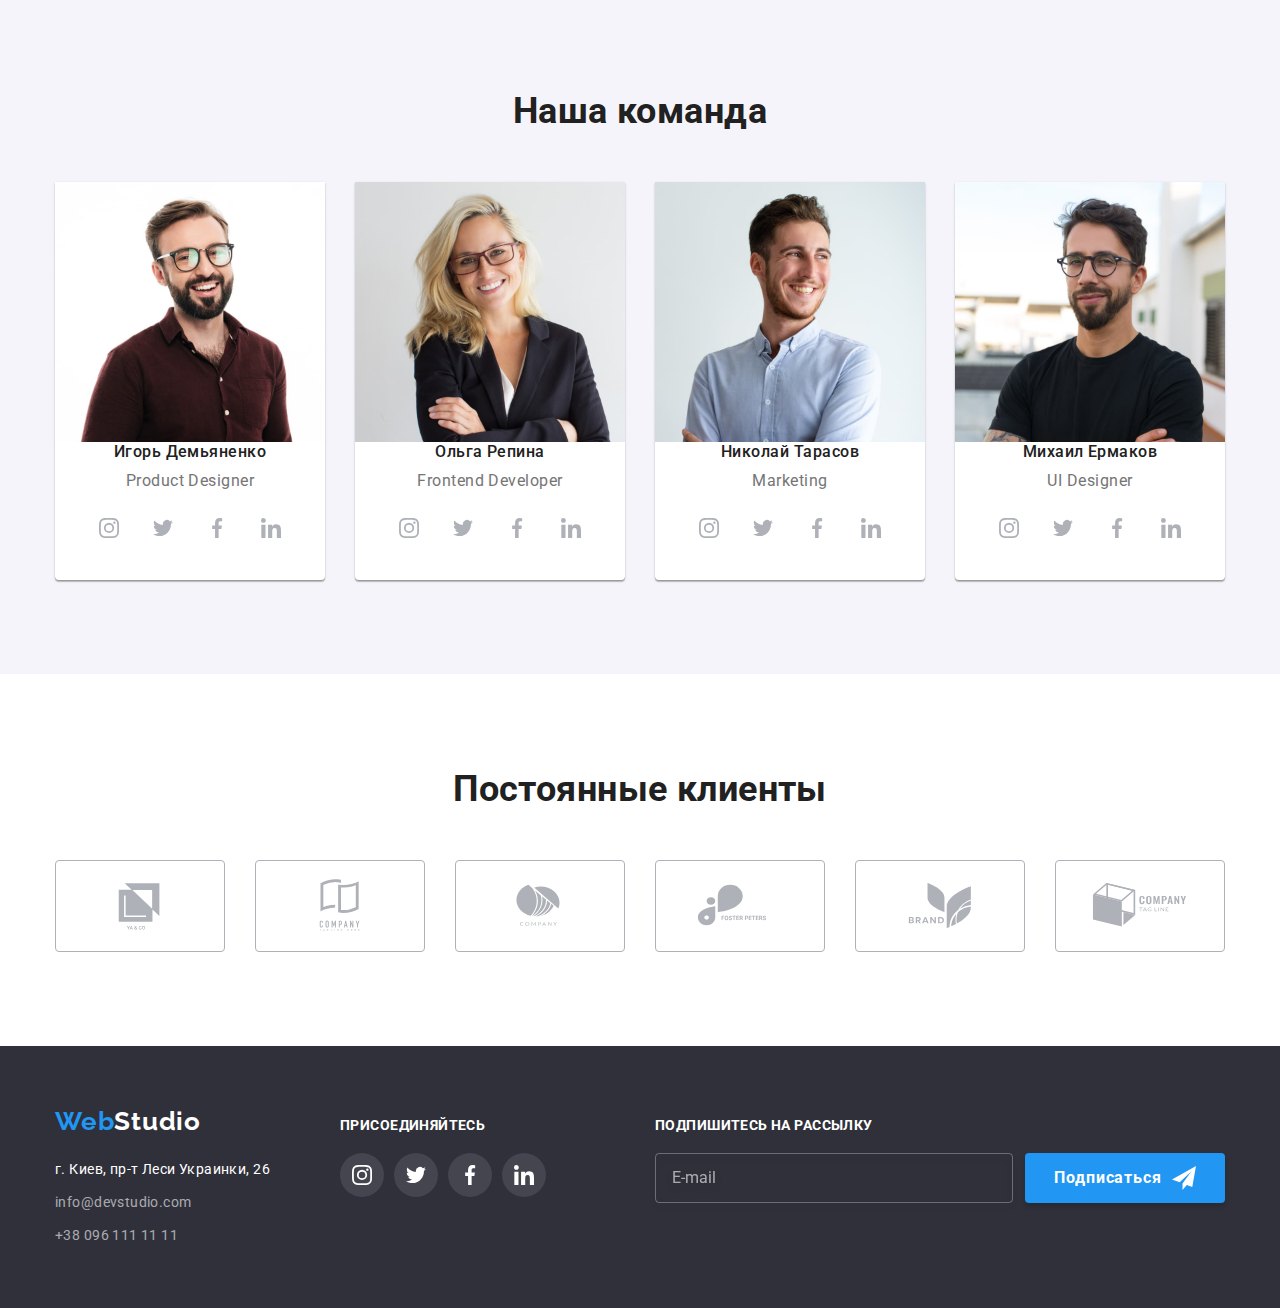
==== commit b521bbbd: "Картинки закончил" ====
--- a/index.html
+++ b/index.html
@@ -140,7 +140,7 @@
           <ul class="works-list">
             <li class="works-list__item">
               <img 
-              srcset="./images/desktop/features1.jpg x1, ./images/desktop/features1@2x.jpg x2, ./images/desktop/features1@3x.jpg x3"
+              srcset="./images/desktop/features1.jpg 1x, ./images/desktop/features1@2x.jpg 2x, ./images/desktop/features1@3x.jpg 3x"
               src="./images/desktop/features1.jpg" 
               alt="Десктопные приложения" 
               width="370" height="294" />
@@ -148,7 +148,7 @@
             </li>
             <li class="works-list__item">
               <img 
-              srcset="./images/desktop/features2.jpg x1, ./images/desktop/features2@2x.jpg x2, ./images/desktop/features2@3x.jpg x3"
+              srcset="./images/desktop/features2.jpg 1x, ./images/desktop/features2@2x.jpg 2x, ./images/desktop/features2@3x.jpg 3x"
               src="./images/desktop/features2.jpg" 
               alt="Мобильные приложения" 
               width="370" height="294" />
@@ -156,7 +156,7 @@
             </li>
             <li class="works-list__item">
               <img 
-              srcset="./images/desktop/features3.jpg x1, ./images/desktop/features3@2x.jpg x2, ./images/desktop/features3@3x.jpg x3"
+              srcset="./images/desktop/features3.jpg 1x, ./images/desktop/features3@2x.jpg 2x, ./images/desktop/features3@3x.jpg 3x"
               src="./images/desktop/features3.jpg" 
               alt="Планшетные приложения" 
               width="370" height="294" />
@@ -171,13 +171,20 @@
           <h2 class="section-title">Наша команда</h2>
           <ul class="team-list">
             <li class="team-list__item">
-              <img
+              <picture>
+                <source srcset="./images/desktop/demjanenko.jpg 1x, ./images/desktop/demjanenko@2x.jpg 2x" media="(min-width: 1200px)" />
+                <source srcset="./images/tablet/demjanenko.jpg 1x, ./images/tablet/demjanenko@2x.jpg 2x" media="(min-width: 768px)" />
+                <source srcset="./images/mobile/demjanenko.jpg 1x, ./images/mobile/demjanenko@2x.jpg 2x" media="(min-width: 480px)" />
+                <img src="./images/mobile/demjanenko.jpg" class="examples__img" alt="Пример сайта" width="450" height="460"/>
+              </picture>
+              <!-- <img
                 class="team-list__img"
-                src="./images/demjanenko.jpg"
+                srcset="./images/desktop/demjanenko.jpg 1x, ./images/desktop/demjanenko@2x.jpg 2x"
+                src="./images/desktop/demjanenko.jpg"
                 alt="Product Designer"
                 width="270"
                 height="260"
-              />
+              /> -->
               <h3 class="team-list__title">Игорь Демьяненко</h3>
               <p class="team-list__text">Product Designer</p>
               <ul class="social-list">
@@ -212,13 +219,20 @@
               </ul>
             </li>
             <li class="team-list__item">
-              <img
+              <picture>
+                <source srcset="./images/desktop/repina.jpg 1x, ./images/desktop/repina@2x.jpg 2x" media="(min-width: 1200px)" />
+                <source srcset="./images/tablet/repina.jpg 1x, ./images/tablet/repina@2x.jpg 2x" media="(min-width: 768px)" />
+                <source srcset="./images/mobile/repina.jpg 1x, ./images/mobile/repina@2x.jpg 2x" media="(min-width: 480px)" />
+                <img src="./images/mobile/repina.jpg" class="examples__img" alt="Пример сайта" width="450" height="460"/>
+              </picture>
+              <!-- <img
                 class="team-list__img"
-                src="./images/repina.jpg"
+                srcset="./images/desktop/repina.jpg 1x, ./images/desktop/repina@2x.jpg 2x"
+                src="./images/desktop/repina.jpg"
                 alt="Frontend Developer"
                 width="270"
                 height="260"
-              />
+              /> -->
               <h3 class="team-list__title">Ольга Репина</h3>
               <p class="team-list__text">Frontend Developer</p>
               <ul class="social-list">
@@ -253,13 +267,20 @@
               </ul>
             </li>
             <li class="team-list__item">
-              <img
+              <picture>
+                <source srcset="./images/desktop/tarasov.jpg 1x, ./images/desktop/tarasov@2x.jpg 2x" media="(min-width: 1200px)" />
+                <source srcset="./images/tablet/tarasov.jpg 1x, ./images/tablet/tarasov@2x.jpg 2x" media="(min-width: 768px)" />
+                <source srcset="./images/mobile/tarasov.jpg 1x, ./images/mobile/tarasov@2x.jpg 2x" media="(min-width: 480px)" />
+                <img src="./images/mobile/tarasov.jpg" class="examples__img" alt="Пример сайта" width="450" height="460"/>
+              </picture>
+              <!-- <img
                 class="team-list__img"
-                src="./images/tarasov.jpg"
+                srcset="./images/desktop/tarasov.jpg 1x, ./images/desktop/tarasov@2x.jpg 2x"
+                src="./images/desktop/tarasov.jpg"
                 alt="Marketing"
                 width="270"
                 height="260"
-              />
+              /> -->
               <h3 class="team-list__title">Николай Тарасов</h3>
               <p class="team-list__text">Marketing</p>
               <ul class="social-list">
@@ -294,13 +315,20 @@
               </ul>
             </li>
             <li class="team-list__item">
-              <img
+              <picture>
+                <source srcset="./images/desktop/ermakov.jpg 1x, ./images/desktop/ermakov@2x.jpg 2x" media="(min-width: 1200px)" />
+                <source srcset="./images/tablet/ermakov.jpg 1x, ./images/tablet/ermakov@2x.jpg 2x" media="(min-width: 768px)" />
+                <source srcset="./images/mobile/ermakov.jpg 1x, ./images/mobile/ermakov@2x.jpg 2x" media="(min-width: 480px)" />
+                <img src="./images/mobile/ermakov.jpg" class="examples__img" alt="Пример сайта" width="450" height="460"/>
+              </picture>
+              <!-- <img
                 class="team-list__img"
-                src="./images/ermakov.jpg"
+                srcset="./images/desktop/ermakov.jpg 1x, ./images/desktop/ermakov@2x.jpg 2x"
+                src="./images/desktop/ermakov.jpg"
                 alt="UI Designer"
                 width="270"
                 height="260"
-              />
+              /> -->
               <h3 class="team-list__title">Михаил Ермаков</h3>
               <p class="team-list__text">UI Designer</p>
               <ul class="social-list">
--- a/css/main.min.css
+++ b/css/main.min.css
@@ -1 +1 @@
-:root{--accent-color: #2196F3;--accent-2-color: #188CE8;--main-text-color: #757575;--title-text-color: #212121;--white-color: #FFFFFF;--black-color: #000000;--footer-bg-color: #2F303A;--hero-gradient-color: rgba(47, 48, 58, 0.4);--worklist-bg-color: rgba(47, 48, 58, 0.8);--hero-bg-color: #C4C4C4;--team-bg-color: #F5F4FA;--footer-contacts-color: rgba(255, 255, 255, 0.6);--header-border-color: #ECECEC;--border-color: #EEEEEE;--social-link-color: #AFB1B8;--connect-bg-cos-color: rgba(255, 255, 255, 0.1);--example-popup-bg-color: rgba(33, 150, 243, 0.9);--backdrop-bg-color: rgba(0, 0, 0, 0.2);--close-button-border-color: rgba(0, 0, 0, 0.1);--placeholder-text-color: rgba(117, 117, 117, 0.5);--modal-input-bg-color: rgba(33, 33, 33, 0.2);--footer-input-bg-color: rgba(255, 255, 255, 0.3);--main-font: "Roboto", sans-serif;--title-font: "Raleway", sans-serif;--examples-gap: 30px}.link{text-decoration:none;color:inherit}ul{list-style:none;margin:0;padding:0}h1,h2,h3,h4,h5,h6,p{margin:0;padding:0}html{scroll-behavior:smooth}.visually-hidden{position:absolute;width:1px;height:1px;margin:-1px;border:0;padding:0;white-space:nowrap;clip-path:inset(100%);clip:rect(0 0 0 0);overflow:hidden}@keyframes changeCurrentLine{0%{transform:scaleX(0)}100%{transform:scaleX(1)}}body{font-family:var(--main-font);font-size:14px;line-height:1.714;letter-spacing:.03em;color:var(--main-text-color);background-color:var(--white-color)}body.modal-open{overflow:hidden}.section{padding-top:60px;padding-bottom:60px}@media screen and (min-width: 1200px){.section{padding-top:94px;padding-bottom:94px}}.container{margin:0 auto;padding:0 15px}@media screen and (min-width: 480px){.container{width:480px}}@media screen and (min-width: 768px){.container{width:768px}}@media screen and (min-width: 1200px){.container{width:1200px}}img{display:block;max-width:100%;height:auto}.main-button{min-width:200px;height:50px;cursor:pointer;font-family:inherit;font-weight:700;font-size:16px;line-height:1.875;letter-spacing:.06em;border-radius:4px;border:1px solid rgba(0,0,0,0);box-shadow:0px 4px 4px rgba(0,0,0,.15);color:var(--white-color);background-color:var(--accent-color);transition:background-color 250ms cubic-bezier(0.4, 0, 0.2, 1)}.main-button:hover,.main-button:focus{background-color:var(--accent-2-color)}.logo{font-family:var(--title-font);font-size:24px;font-weight:700;line-height:1.167;letter-spacing:.03em;color:var(--accent-color)}@media screen and (min-width: 1200px){.logo{font-size:26px;line-height:1.192}}.section-title{font-size:36px;font-weight:700;line-height:1.167;text-align:center;margin-bottom:50px;color:var(--title-text-color)}@media screen and (max-width: 1199px){.section-title{font-size:28px;margin-bottom:30px}}.social-list{display:flex;justify-content:center}.social-list__item:not(:last-child){margin-right:10px}.social-list__link{display:flex;justify-content:center;align-items:center;width:44px;height:44px;border-radius:50%;color:var(--social-link-color);background-color:var(--white-color);transition:color 250ms cubic-bezier(0.4, 0, 0.2, 1);transition:background-color 250ms cubic-bezier(0.4, 0, 0.2, 1)}.social-list__link:hover,.social-list__link:focus{color:var(--white-color);background-color:var(--accent-color);outline:none}.social-list__icon{fill:currentColor}.page-header{position:relative;border-bottom:1px solid var(--header-border-color);background-color:var(--white-color)}.page-header .container{display:flex;align-items:center;height:59px}@media screen and (min-width: 768px){.page-header .container{height:79px}}.page-header__logo{margin-right:auto}@media screen and (min-width: 768px){.page-header__logo{margin-right:88px}}@media screen and (min-width: 1200px){.page-header__logo{margin-right:93px}}.logo-header{color:var(--black-color)}@media screen and (max-width: 767px){.header-menu{display:none;position:absolute;top:0;left:0;width:100%;height:798px;padding:48px 40px;background-color:var(--white-color);z-index:10}.header-menu.is-open{display:block}}@media screen and (min-width: 768px){.header-menu{display:flex;align-items:center;width:100%}}@media screen and (max-width: 767px){.site-nav{margin-bottom:302px;font-size:40px;font-weight:500;line-height:1.175;letter-spacing:.02em}.site-nav .item:not(:last-child){margin-bottom:32px}}@media screen and (min-width: 768px){.site-nav{display:flex;align-items:center;font-size:14px;font-weight:500;line-height:1.143;letter-spacing:.02em}.site-nav .item:not(:last-child){margin-right:50px}}.site-nav__link{position:relative;display:block;color:var(--title-text-color);transition:color 250ms cubic-bezier(0.4, 0, 0.2, 1)}.site-nav__link:hover,.site-nav__link:focus{color:var(--accent-color)}@media screen and (min-width: 768px){.site-nav__link{padding-top:12px;padding-bottom:12px}.site-nav__link::after{content:"";display:block;width:100%;height:4px;position:absolute;left:0;bottom:-20px;background-color:var(--accent-color);border-radius:2px;transform:scaleX(0)}}.current.site-nav__link::after{animation:changeCurrentLine 250ms cubic-bezier(0.4, 0, 0.2, 1) forwards}.site-nav .current{color:var(--accent-color)}@media screen and (max-width: 767px){.contacts-nav{display:flex;flex-direction:column-reverse;margin-bottom:64px;font-size:24px;font-weight:500;line-height:1.167;letter-spacing:.02em}.contacts-nav .item:last-child{margin-bottom:32px;font-size:34px;font-weight:500;line-height:1.176;letter-spacing:.02em;color:var(--accent-color)}.contacts-nav__icon{display:none}}@media screen and (max-width: 379px){.contacts-nav .item:last-child{font-size:24px;font-weight:500;line-height:1.167;letter-spacing:.02em}}@media screen and (min-width: 768px){.contacts-nav{margin-left:auto;font-size:12px;font-weight:500;line-height:1.167;letter-spacing:.02em}.contacts-nav__icon{margin-right:8px;fill:currentColor}.contacts-nav__link{display:flex;align-items:center;padding-top:5px;padding-bottom:5px}}@media screen and (min-width: 1200px){.contacts-nav{margin-left:auto;font-size:14px;font-weight:500;line-height:1.143;letter-spacing:.02em;display:flex;align-items:center}.contacts-nav .item:not(:last-child){margin-right:50px}.contacts-nav__icon{margin-right:10px;fill:currentColor}.contacts-nav__link{display:flex;align-items:center;padding-top:12px;padding-bottom:12px}.contacts-nav__link{color:var(--main-text-color);transition:color 250ms cubic-bezier(0.4, 0, 0.2, 1)}.contacts-nav__link:hover,.contacts-nav__link:focus{color:var(--accent-color)}}.social-links{display:flex}@media screen and (min-width: 768px){.social-links{display:none}}.social-links__item{font-size:18px;font-weight:500;line-height:1.222;letter-spacing:.02em;color:var(--accent-color);padding:0 10px}.social-links__item:not(:last-child){border-right:1px solid var(--modal-input-bg-color)}.social-links__item:first-child{padding-left:0}.header-menu-button{display:inline-flex;justify-content:center;align-items:center;margin:0;padding:0;width:40px;height:40px;border:none;z-index:20;background-color:rgba(0,0,0,0);cursor:pointer;color:var(--black-color)}@media screen and (min-width: 768px){.header-menu-button{display:none}}.header-menu-button.is-open{color:var(--title-text-color)}.header-menu-button:hover,.header-menu-button:hover.is-open{color:var(--accent-color)}.header-menu-button svg{fill:currentColor}.header-menu-button .icon-menu-close{display:none}.header-menu-button.is-open .icon-menu-close{display:block}.header-menu-button.is-open .icon-menu{display:none}.hero{max-width:1600px;margin:0 auto;height:400px;padding-top:118px;padding-bottom:118px;background-color:var(--hero-bg-color);text-align:center;background-image:linear-gradient(to bottom, var(--hero-gradient-color), var(--hero-gradient-color)),url(../images/mobile/hero.jpg);background-repeat:no-repeat;background-position:center;background-size:cover}@media screen and (min-width: 1200px){.hero{height:600px;padding-top:200px;padding-bottom:200px}}@media(min-device-pixel-ratio: 2),(min-resolution: 192dpi),(min-resolution: 2dppx){.hero{background-image:linear-gradient(to bottom, var(--hero-gradient-color), var(--hero-gradient-color)),url(../images/mobile/hero@2x.jpg)}}@media screen and (min-width: 480px){.hero{background-image:linear-gradient(to bottom, var(--hero-gradient-color), var(--hero-gradient-color)),url(../images/tablet/hero.jpg)}}@media screen and (min-width: 480px)and (min-device-pixel-ratio: 2),screen and (min-width: 480px)and (min-resolution: 192dpi),screen and (min-width: 480px)and (min-resolution: 2dppx){.hero{background-image:linear-gradient(to bottom, var(--hero-gradient-color), var(--hero-gradient-color)),url(../images/tablet/hero@2x.jpg)}}@media screen and (min-width: 768px){.hero{background-image:linear-gradient(to bottom, var(--hero-gradient-color), var(--hero-gradient-color)),url(../images/desktop/hero.jpg)}}@media screen and (min-width: 768px)and (min-device-pixel-ratio: 2),screen and (min-width: 768px)and (min-resolution: 192dpi),screen and (min-width: 768px)and (min-resolution: 2dppx){.hero{background-image:linear-gradient(to bottom, var(--hero-gradient-color), var(--hero-gradient-color)),url(../images/desktop/hero@2x.jpg)}}.hero__title{margin:0 auto;margin-bottom:30px;text-align:center;text-transform:uppercase;color:var(--white-color)}@media screen and (max-width: 479px){.hero__title{max-width:300px;font-size:20px;font-weight:900;line-height:1.5;letter-spacing:.06em}}@media screen and (min-width: 480px){.hero__title{font-size:26px;font-weight:900;line-height:1.615;letter-spacing:.06em;width:360px}}@media screen and (min-width: 1200px){.hero__title{width:696px;font-size:44px;font-weight:900;line-height:1.364;letter-spacing:.06em}}@media screen and (min-width: 768px){.feature-list{display:flex;flex-wrap:wrap;gap:30px}}@media screen and (min-width: 480px){.feature-list__item{width:450px}}@media screen and (max-width: 767px){.feature-list__item{margin-bottom:30px}}@media screen and (min-width: 768px){.feature-list__item{width:354px}}@media screen and (min-width: 1200px){.feature-list__item{width:270px}}.feature-list__icon-field{display:flex;align-items:center;justify-content:center;height:120px;margin-bottom:30px;background-color:var(--team-bg-color);border-radius:4px}.feature-list__title{font-size:14px;font-weight:700;line-height:1.143;letter-spacing:.03em;text-transform:uppercase;margin-bottom:10px;color:var(--title-text-color)}@media screen and (max-width: 767px){.feature-list__title{text-align:center}}.feature-list__text{font-weight:400}.works{padding-top:0}@media screen and (max-width: 1199px){.works{display:none}}.works-list{display:flex}.works-list__item{position:relative}.works-list__item:not(:last-child){margin-right:30px}.works-list__title{position:absolute;left:0;bottom:0;width:100%;height:70px;display:flex;align-items:center;justify-content:center;font-size:14px;font-weight:700;line-height:1.143;letter-spacing:.03em;text-transform:uppercase;color:var(--white-color);background-color:var(--worklist-bg-color)}.team{background-color:var(--team-bg-color)}@media screen and (min-width: 768px){.team-list{display:flex;flex-wrap:wrap;justify-content:center;gap:30px}}.team-list__item{width:100%;background-color:var(--white-color);text-align:center;box-shadow:0px 1px 3px rgba(0,0,0,.12),0px 1px 1px rgba(0,0,0,.14),0px 2px 1px rgba(0,0,0,.2);border-radius:0 0 4px 4px}@media screen and (max-width: 767px){.team-list__item{margin:0 auto 30px}}@media screen and (min-width: 480px){.team-list__item{width:450px;padding-bottom:24px}}@media screen and (min-width: 768px){.team-list__item{width:354px;padding-bottom:24px}}@media screen and (min-width: 1200px){.team-list__item{width:270px;padding-bottom:30px}}.team-list__img{width:100%;margin-bottom:30px}.team-list__title{font-size:16px;font-weight:500;line-height:1.188;letter-spacing:.03em;margin-bottom:10px;color:var(--title-text-color)}.team-list__text{font-size:16px;font-weight:400;line-height:1.188;letter-spacing:.03em;margin-bottom:16px}.clients-list{display:flex;gap:30px}@media screen and (max-width: 1199px){.clients-list{flex-wrap:wrap;justify-content:center}}@media screen and (min-width: 480px){.clients-list__item{width:calc((100% - 30px)/2)}}@media screen and (min-width: 768px){.clients-list__item{width:calc((100% - 60px)/3)}}@media screen and (min-width: 1200px){.clients-list__item{width:calc((100% - 150px)/6)}}.client-list__link{display:flex;align-items:center;justify-content:center;height:92px;color:var(--social-link-color);border:1px solid currentColor;border-radius:4px;transition:color 250ms cubic-bezier(0.4, 0, 0.2, 1)}.client-list__link:hover{color:var(--accent-color)}.client-list__link:focus{color:var(--accent-color);outline:none}.client-list__icon{fill:currentColor}.page-footer{background-color:var(--footer-bg-color);padding:60px 0}@media screen and (max-width: 1199px){.page-footer .container{text-align:center}}@media screen and (min-width: 1200px){.page-footer .container{display:flex;align-items:baseline}}.page-footer__social-link{color:var(--white-color);background-color:var(--connect-bg-cos-color)}@media screen and (min-width: 768px){.footer-wrapper{display:flex;align-items:baseline}}@media screen and (max-width: 1199px){.footer-wrapper{margin-bottom:60px}}.contacts-block{margin-bottom:60px}@media screen and (min-width: 768px){.contacts-block{margin:0 165px 0 61px}}@media screen and (min-width: 1200px){.contacts-block{margin:0;margin-right:70px}}.logo-footer{color:var(--white-color)}.footer-address{font-style:normal;font-weight:400;color:var(--white-color);margin-top:20px}.contacts-list .item:not(:first-child){margin-top:9px}.contacts-list__link{font-style:normal;font-weight:400;color:var(--footer-contacts-color)}.connect-block__title,.subscription__title{display:block;margin-bottom:20px;font-weight:700;line-height:1.143;text-transform:uppercase;color:var(--white-color)}@media screen and (max-width: 1199px){.subscription{margin:0 auto}}@media screen and (min-width: 1200px){.subscription{margin-left:auto}.subscription__field{display:flex}}.subscription__input{display:block;height:50px;padding-left:16px;font-size:16px;line-height:1.25;border:1px solid var(--footer-input-bg-color);border-radius:4px;filter:drop-shadow(0px 4px 4px rgba(0, 0, 0, 0.15));color:var(--white-color);background-color:rgba(0,0,0,0)}@media screen and (max-width: 1199px){.subscription__input{width:450px;margin:0 auto 20px}}@media screen and (max-width: 479px){.subscription__input{width:100%;margin:0 auto 20px}}@media screen and (min-width: 1200px){.subscription__input{margin-right:12px;width:358px}}.subscription__input::placeholder{color:var(--footer-contacts-color)}.footer-button{position:relative;display:inline-flex;align-items:center;justify-content:center;gap:10px;overflow:hidden}.footer-button:hover,.footer-button:focus{background-color:var(--accent-2-color)}.footer-button .icon-in{position:absolute;right:27px;transform:translate(-40px, 40px)}.footer-button:hover .icon-out,.footer-button:focus .icon-out{transform:translate(40px, -40px);transition:transform 250ms cubic-bezier(0.4, 0, 0.2, 1)}.footer-button:hover .icon-in,.footer-button:focus .icon-in{transform:translateY(0);transition:transform 250ms cubic-bezier(0.4, 0, 0.2, 1)}.filter-list{display:flex;justify-content:start;flex-wrap:wrap;gap:15px 8px;margin-bottom:40px}@media screen and (min-width: 768px){.filter-list{justify-content:center;margin-bottom:30px}}@media screen and (min-width: 1200px){.filter-list{margin-bottom:50px}}.filter-button{padding:6px 22px;cursor:pointer;font-family:inherit;font-weight:500;font-size:16px;line-height:1.625;letter-spacing:.03em;color:var(--title-text-color);background-color:var(--team-bg-color);border-radius:4px;border-width:0;transition:box-shadow 250ms cubic-bezier(0.4, 0, 0.2, 1),background-color 250ms cubic-bezier(0.4, 0, 0.2, 1)}.filter-button:hover,.filter-button:focus{color:var(--white-color);background-color:var(--accent-color);box-shadow:0px 3px 1px rgba(0,0,0,.1),0px 1px 2px rgba(0,0,0,.08),0px 2px 2px rgba(0,0,0,.12)}.examples{display:flex;align-content:stretch;flex-wrap:wrap;margin-top:calc(-1*var(--examples-gap));margin-left:calc(-1*var(--examples-gap))}.examples__item{width:450px;margin-top:var(--examples-gap);margin-left:var(--examples-gap)}@media screen and (min-width: 768px){.examples__item{width:354px}}@media screen and (min-width: 1200px){.examples__item{width:370px}}.examples__link{display:block;height:100%;transition:box-shadow 250ms cubic-bezier(0.4, 0, 0.2, 1);display:flex;flex-direction:column}.examples__link:hover,.examples__link:focus{box-shadow:0px 1px 1px rgba(0,0,0,.12),0px 4px 4px rgba(0,0,0,.06),1px 4px 6px rgba(0,0,0,.16)}.examples__field{padding:20px 24px;border:solid var(--border-color);border-width:0 1px 1px 1px;flex-grow:1}.examples__title{font-weight:700;font-size:18px;line-height:2;letter-spacing:.06em;color:var(--title-text-color);margin-bottom:4px}.examples__text{font-weight:400;font-size:16px;line-height:1.875}.examples__img{width:100%}.example-img-thumb{position:relative;overflow:hidden}.popup-text{display:flex;width:100%;height:100%;padding-left:24px;padding-right:24px;position:absolute;left:0;bottom:0;align-items:center;font-size:18px;line-height:1.556;color:var(--white-color);background:var(--example-popup-bg-color);pointer-events:none;transform:translateY(101%);transition:transform 250ms cubic-bezier(0.4, 0, 0.2, 1)}@media screen and (max-width: 350px){.popup-text{font-size:16px}}.examples__link:hover .popup-text,.examples__link:focus .popup-text{transform:translateY(0)}.backdrop{position:fixed;z-index:100;top:0;left:0;width:100%;height:100%;background-color:var(--backdrop-bg-color);opacity:1;visibility:visible;overflow-y:scroll;transition:opacity 250ms cubic-bezier(0.4, 0, 0.2, 1),visibility 250ms cubic-bezier(0.4, 0, 0.2, 1)}.backdrop.is-hidden{opacity:0;visibility:hidden;pointer-events:none}.modal{position:absolute;top:50%;left:50%;transform:translate(-50%, -50%) scale(1);padding:40px;background-color:var(--white-color);box-shadow:0px 1px 3px rgba(0,0,0,.12),0px 1px 1px rgba(0,0,0,.14),0px 2px 1px rgba(0,0,0,.2);border-radius:4px;transition:transform 250ms cubic-bezier(0.4, 0, 0.2, 1)}@media screen and (max-height: 609px){.modal{top:0;transform:translate(-50%, 0) scale(1)}}@media screen and (max-width: 400px){.modal{padding:30px 20px}}@media screen and (max-width: 1199px){.modal{max-width:450px;width:100%}}@media screen and (min-width: 1200px){.modal{width:528px}}.backdrop.is-hidden .modal{transform:translate(-50%, -50%) scale(1.25)}.close-modal-button{position:absolute;top:8px;right:8px;display:flex;justify-content:center;align-items:center;width:30px;height:30px;border:1px solid var(--close-button-border-color);border-radius:50%;color:var(--black-color);background-color:rgba(0,0,0,0);transition:color 250ms cubic-bezier(0.4, 0, 0.2, 1)}.close-modal-button:hover,.close-modal-button:focus{color:var(--accent-color)}.close-modal-button__icon{fill:currentColor}.order-form{text-align:center}.form-title{display:inline-block;font-size:20px;font-weight:700;line-height:1.5;letter-spacing:.03em;color:var(--title-text-color)}@media screen and (min-width: 1200px){.form-title{font-size:20px;font-weight:700;line-height:1.15;letter-spacing:.03em}}.input-label{display:block;font-size:12px;line-height:1.167;letter-spacing:.01em;text-align:left;margin-top:12px}.input-label+.input-label{margin-top:10px}.input-area{position:relative;margin-top:4px}.input-field{display:block;width:100%;font-size:16px;height:40px;border:1px solid var(--modal-input-bg-color);border-radius:4px;padding-left:42px;background-color:rgba(0,0,0,0);cursor:pointer;color:var(--title-text-color);transition:border-color 250ms cubic-bezier(0.4, 0, 0.2, 1)}.input-field:hover,.input-field:focus{outline:none;border-color:var(--accent-color)}.input-icon{position:absolute;top:50%;transform:translateY(-50%);left:12px;fill:var(--title-text-color);transition:fill 250ms cubic-bezier(0.4, 0, 0.2, 1)}.input-field:hover+.input-icon,.input-field:focus+.input-icon{fill:var(--accent-color)}.textarea-field{display:block;margin-top:4px;resize:none;width:100%;font-size:14px;line-height:1.143;height:120px;padding:12px 16px;border:1px solid var(--modal-input-bg-color);border-radius:4px;background-color:rgba(0,0,0,0);cursor:pointer;color:var(--title-text-color);transition:border-color 250ms cubic-bezier(0.4, 0, 0.2, 1)}.textarea-field:hover,.textarea-field:focus{border-color:var(--accent-color);outline:none}.textarea-field::placeholder{font-size:12px;color:var(--placeholder-text-color);transition:font-size 250ms cubic-bezier(0.4, 0, 0.2, 1)}.textarea-field:hover::placeholder,.textarea-field:focus::placeholder{font-size:14px}.agree-field{margin-top:20px;margin-bottom:30px}.agree-field-label{display:inline-flex;align-items:center}@media screen and (max-width: 1199px){.agree-field-label{font-size:12px;font-weight:400;line-height:1.167;letter-spacing:.03em}}.checkbox{appearance:none;position:absolute}.check-icon-field{display:inline-flex;justify-content:center;align-items:center;width:16px;height:15px;border:2px solid var(--title-text-color);border-radius:2px;margin-right:7px;transition:background-color 250ms cubic-bezier(0.4, 0, 0.2, 1),border-width 250ms cubic-bezier(0.4, 0, 0.2, 1)}.checkbox:focus-within+.check-icon-field{outline:1px solid var(--accent-color)}.checkbox:checked+.check-icon-field{background-color:var(--accent-color);border-width:0px}.agree-field input{margin-right:7px}.agree-link{margin-left:4px;color:var(--accent-color)}/*# sourceMappingURL=main.min.css.map */+:root{--accent-color: #2196F3;--accent-2-color: #188CE8;--main-text-color: #757575;--title-text-color: #212121;--white-color: #FFFFFF;--black-color: #000000;--footer-bg-color: #2F303A;--hero-gradient-color: rgba(47, 48, 58, 0.4);--worklist-bg-color: rgba(47, 48, 58, 0.8);--hero-bg-color: #C4C4C4;--team-bg-color: #F5F4FA;--footer-contacts-color: rgba(255, 255, 255, 0.6);--header-border-color: #ECECEC;--border-color: #EEEEEE;--social-link-color: #AFB1B8;--connect-bg-cos-color: rgba(255, 255, 255, 0.1);--example-popup-bg-color: rgba(33, 150, 243, 0.9);--backdrop-bg-color: rgba(0, 0, 0, 0.2);--close-button-border-color: rgba(0, 0, 0, 0.1);--placeholder-text-color: rgba(117, 117, 117, 0.5);--modal-input-bg-color: rgba(33, 33, 33, 0.2);--footer-input-bg-color: rgba(255, 255, 255, 0.3);--main-font: "Roboto", sans-serif;--title-font: "Raleway", sans-serif;--examples-gap: 30px}.link{text-decoration:none;color:inherit}ul{list-style:none;margin:0;padding:0}h1,h2,h3,h4,h5,h6,p{margin:0;padding:0}html{scroll-behavior:smooth}.visually-hidden{position:absolute;width:1px;height:1px;margin:-1px;border:0;padding:0;white-space:nowrap;clip-path:inset(100%);clip:rect(0 0 0 0);overflow:hidden}@keyframes changeCurrentLine{0%{transform:scaleX(0)}100%{transform:scaleX(1)}}body{font-family:var(--main-font);font-size:14px;line-height:1.714;letter-spacing:.03em;color:var(--main-text-color);background-color:var(--white-color)}body.modal-open{overflow:hidden}.section{padding-top:60px;padding-bottom:60px}@media screen and (min-width: 1200px){.section{padding-top:94px;padding-bottom:94px}}.container{margin:0 auto;padding:0 15px}@media screen and (min-width: 480px){.container{width:480px}}@media screen and (min-width: 768px){.container{width:768px}}@media screen and (min-width: 1200px){.container{width:1200px}}img{display:block;max-width:100%;height:auto}.main-button{min-width:200px;height:50px;cursor:pointer;font-family:inherit;font-weight:700;font-size:16px;line-height:1.875;letter-spacing:.06em;border-radius:4px;border:1px solid rgba(0,0,0,0);box-shadow:0px 4px 4px rgba(0,0,0,.15);color:var(--white-color);background-color:var(--accent-color);transition:background-color 250ms cubic-bezier(0.4, 0, 0.2, 1)}.main-button:hover,.main-button:focus{background-color:var(--accent-2-color)}.logo{font-family:var(--title-font);font-size:24px;font-weight:700;line-height:1.167;letter-spacing:.03em;color:var(--accent-color)}@media screen and (min-width: 1200px){.logo{font-size:26px;line-height:1.192}}.section-title{font-size:36px;font-weight:700;line-height:1.167;text-align:center;margin-bottom:50px;color:var(--title-text-color)}@media screen and (max-width: 1199px){.section-title{font-size:28px;margin-bottom:30px}}.social-list{display:flex;justify-content:center}.social-list__item:not(:last-child){margin-right:10px}.social-list__link{display:flex;justify-content:center;align-items:center;width:44px;height:44px;border-radius:50%;color:var(--social-link-color);background-color:var(--white-color);transition:color 250ms cubic-bezier(0.4, 0, 0.2, 1);transition:background-color 250ms cubic-bezier(0.4, 0, 0.2, 1)}.social-list__link:hover,.social-list__link:focus{color:var(--white-color);background-color:var(--accent-color);outline:none}.social-list__icon{fill:currentColor}.page-header{position:relative;border-bottom:1px solid var(--header-border-color);background-color:var(--white-color)}.page-header .container{display:flex;align-items:center;height:59px}@media screen and (min-width: 768px){.page-header .container{height:79px}}.page-header__logo{margin-right:auto}@media screen and (min-width: 768px){.page-header__logo{margin-right:88px}}@media screen and (min-width: 1200px){.page-header__logo{margin-right:93px}}.logo-header{color:var(--black-color)}@media screen and (max-width: 767px){.header-menu{display:none;position:absolute;top:0;left:0;width:100%;height:798px;padding:48px 40px;background-color:var(--white-color);z-index:10}.header-menu.is-open{display:block}}@media screen and (min-width: 768px){.header-menu{display:flex;align-items:center;width:100%}}@media screen and (max-width: 767px){.site-nav{margin-bottom:302px;font-size:40px;font-weight:500;line-height:1.175;letter-spacing:.02em}.site-nav .item:not(:last-child){margin-bottom:32px}}@media screen and (min-width: 768px){.site-nav{display:flex;align-items:center;font-size:14px;font-weight:500;line-height:1.143;letter-spacing:.02em}.site-nav .item:not(:last-child){margin-right:50px}}.site-nav__link{position:relative;display:block;color:var(--title-text-color);transition:color 250ms cubic-bezier(0.4, 0, 0.2, 1)}.site-nav__link:hover,.site-nav__link:focus{color:var(--accent-color)}@media screen and (min-width: 768px){.site-nav__link{padding-top:12px;padding-bottom:12px}.site-nav__link::after{content:"";display:block;width:100%;height:4px;position:absolute;left:0;bottom:-20px;background-color:var(--accent-color);border-radius:2px;transform:scaleX(0)}}.current.site-nav__link::after{animation:changeCurrentLine 250ms cubic-bezier(0.4, 0, 0.2, 1) forwards}.site-nav .current{color:var(--accent-color)}@media screen and (max-width: 767px){.contacts-nav{display:flex;flex-direction:column-reverse;margin-bottom:64px;font-size:24px;font-weight:500;line-height:1.167;letter-spacing:.02em}.contacts-nav .item:last-child{margin-bottom:32px;font-size:34px;font-weight:500;line-height:1.176;letter-spacing:.02em;color:var(--accent-color)}.contacts-nav__icon{display:none}}@media screen and (max-width: 379px){.contacts-nav .item:last-child{font-size:24px;font-weight:500;line-height:1.167;letter-spacing:.02em}}@media screen and (min-width: 768px){.contacts-nav{margin-left:auto;font-size:12px;font-weight:500;line-height:1.167;letter-spacing:.02em}.contacts-nav__icon{margin-right:8px;fill:currentColor}.contacts-nav__link{display:flex;align-items:center;padding-top:5px;padding-bottom:5px}}@media screen and (min-width: 1200px){.contacts-nav{margin-left:auto;font-size:14px;font-weight:500;line-height:1.143;letter-spacing:.02em;display:flex;align-items:center}.contacts-nav .item:not(:last-child){margin-right:50px}.contacts-nav__icon{margin-right:10px;fill:currentColor}.contacts-nav__link{display:flex;align-items:center;padding-top:12px;padding-bottom:12px}.contacts-nav__link{color:var(--main-text-color);transition:color 250ms cubic-bezier(0.4, 0, 0.2, 1)}.contacts-nav__link:hover,.contacts-nav__link:focus{color:var(--accent-color)}}.social-links{display:flex}@media screen and (min-width: 768px){.social-links{display:none}}.social-links__item{font-size:18px;font-weight:500;line-height:1.222;letter-spacing:.02em;color:var(--accent-color);padding:0 10px}.social-links__item:not(:last-child){border-right:1px solid var(--modal-input-bg-color)}.social-links__item:first-child{padding-left:0}.header-menu-button{display:inline-flex;justify-content:center;align-items:center;margin:0;padding:0;width:40px;height:40px;border:none;z-index:20;background-color:rgba(0,0,0,0);cursor:pointer;color:var(--black-color)}@media screen and (min-width: 768px){.header-menu-button{display:none}}.header-menu-button.is-open{color:var(--title-text-color)}.header-menu-button:hover,.header-menu-button:hover.is-open{color:var(--accent-color)}.header-menu-button svg{fill:currentColor}.header-menu-button .icon-menu-close{display:none}.header-menu-button.is-open .icon-menu-close{display:block}.header-menu-button.is-open .icon-menu{display:none}.hero{max-width:1600px;margin:0 auto;height:400px;padding-top:118px;padding-bottom:118px;background-color:var(--hero-bg-color);text-align:center;background-image:linear-gradient(to bottom, var(--hero-gradient-color), var(--hero-gradient-color)),url(../images/mobile/hero.jpg);background-repeat:no-repeat;background-position:center;background-size:cover}@media screen and (min-width: 1200px){.hero{height:600px;padding-top:200px;padding-bottom:200px}}@media(min-device-pixel-ratio: 2),(min-resolution: 192dpi),(min-resolution: 2dppx){.hero{background-image:url(../images/mobile/hero@2x.jpg)}}@media screen and (min-width: 480px){.hero{background-image:linear-gradient(to bottom, var(--hero-gradient-color), var(--hero-gradient-color)),url(../images/tablet/hero.jpg)}}@media screen and (min-width: 480px)and (min-device-pixel-ratio: 2),screen and (min-width: 480px)and (min-resolution: 192dpi),screen and (min-width: 480px)and (min-resolution: 2dppx){.hero{background-image:url(../images/tablet/hero@2x.jpg)}}@media screen and (min-width: 768px){.hero{background-image:linear-gradient(to bottom, var(--hero-gradient-color), var(--hero-gradient-color)),url(../images/desktop/hero.jpg)}}@media screen and (min-width: 768px)and (min-device-pixel-ratio: 2),screen and (min-width: 768px)and (min-resolution: 192dpi),screen and (min-width: 768px)and (min-resolution: 2dppx){.hero{background-image:url(../images/desktop/hero@2x.jpg)}}.hero__title{margin:0 auto;margin-bottom:30px;text-align:center;text-transform:uppercase;color:var(--white-color)}@media screen and (max-width: 479px){.hero__title{max-width:300px;font-size:20px;font-weight:900;line-height:1.5;letter-spacing:.06em}}@media screen and (min-width: 480px){.hero__title{font-size:26px;font-weight:900;line-height:1.615;letter-spacing:.06em;width:360px}}@media screen and (min-width: 1200px){.hero__title{width:696px;font-size:44px;font-weight:900;line-height:1.364;letter-spacing:.06em}}@media screen and (min-width: 768px){.feature-list{display:flex;flex-wrap:wrap;gap:30px}}@media screen and (min-width: 480px){.feature-list__item{width:450px}}@media screen and (max-width: 767px){.feature-list__item{margin-bottom:30px}}@media screen and (min-width: 768px){.feature-list__item{width:354px}}@media screen and (min-width: 1200px){.feature-list__item{width:270px}}.feature-list__icon-field{display:flex;align-items:center;justify-content:center;height:120px;margin-bottom:30px;background-color:var(--team-bg-color);border-radius:4px}.feature-list__title{font-size:14px;font-weight:700;line-height:1.143;letter-spacing:.03em;text-transform:uppercase;margin-bottom:10px;color:var(--title-text-color)}@media screen and (max-width: 767px){.feature-list__title{text-align:center}}.feature-list__text{font-weight:400}.works{padding-top:0}@media screen and (max-width: 1199px){.works{display:none}}.works-list{display:flex}.works-list__item{position:relative}.works-list__item:not(:last-child){margin-right:30px}.works-list__title{position:absolute;left:0;bottom:0;width:100%;height:70px;display:flex;align-items:center;justify-content:center;font-size:14px;font-weight:700;line-height:1.143;letter-spacing:.03em;text-transform:uppercase;color:var(--white-color);background-color:var(--worklist-bg-color)}.team{background-color:var(--team-bg-color)}@media screen and (min-width: 768px){.team-list{display:flex;flex-wrap:wrap;justify-content:center;gap:30px}}.team-list__item{width:100%;background-color:var(--white-color);text-align:center;box-shadow:0px 1px 3px rgba(0,0,0,.12),0px 1px 1px rgba(0,0,0,.14),0px 2px 1px rgba(0,0,0,.2);border-radius:0 0 4px 4px}@media screen and (max-width: 767px){.team-list__item{margin:0 auto 30px}}@media screen and (min-width: 480px){.team-list__item{width:450px;padding-bottom:24px}}@media screen and (min-width: 768px){.team-list__item{width:354px;padding-bottom:24px}}@media screen and (min-width: 1200px){.team-list__item{width:270px;padding-bottom:30px}}.team-list__img{width:100%;margin-bottom:30px}.team-list__title{font-size:16px;font-weight:500;line-height:1.188;letter-spacing:.03em;margin-bottom:10px;color:var(--title-text-color)}.team-list__text{font-size:16px;font-weight:400;line-height:1.188;letter-spacing:.03em;margin-bottom:16px}.clients-list{display:flex;gap:30px}@media screen and (max-width: 1199px){.clients-list{flex-wrap:wrap;justify-content:center}}@media screen and (min-width: 480px){.clients-list__item{width:calc((100% - 30px)/2)}}@media screen and (min-width: 768px){.clients-list__item{width:calc((100% - 60px)/3)}}@media screen and (min-width: 1200px){.clients-list__item{width:calc((100% - 150px)/6)}}.client-list__link{display:flex;align-items:center;justify-content:center;height:92px;color:var(--social-link-color);border:1px solid currentColor;border-radius:4px;transition:color 250ms cubic-bezier(0.4, 0, 0.2, 1)}.client-list__link:hover{color:var(--accent-color)}.client-list__link:focus{color:var(--accent-color);outline:none}.client-list__icon{fill:currentColor}.page-footer{background-color:var(--footer-bg-color);padding:60px 0}@media screen and (max-width: 1199px){.page-footer .container{text-align:center}}@media screen and (min-width: 1200px){.page-footer .container{display:flex;align-items:baseline}}.page-footer__social-link{color:var(--white-color);background-color:var(--connect-bg-cos-color)}@media screen and (min-width: 768px){.footer-wrapper{display:flex;align-items:baseline}}@media screen and (max-width: 1199px){.footer-wrapper{margin-bottom:60px}}.contacts-block{margin-bottom:60px}@media screen and (min-width: 768px){.contacts-block{margin:0 165px 0 61px}}@media screen and (min-width: 1200px){.contacts-block{margin:0;margin-right:70px}}.logo-footer{color:var(--white-color)}.footer-address{font-style:normal;font-weight:400;color:var(--white-color);margin-top:20px}.contacts-list .item:not(:first-child){margin-top:9px}.contacts-list__link{font-style:normal;font-weight:400;color:var(--footer-contacts-color)}.connect-block__title,.subscription__title{display:block;margin-bottom:20px;font-weight:700;line-height:1.143;text-transform:uppercase;color:var(--white-color)}@media screen and (max-width: 1199px){.subscription{margin:0 auto}}@media screen and (min-width: 1200px){.subscription{margin-left:auto}.subscription__field{display:flex}}.subscription__input{display:block;height:50px;padding-left:16px;font-size:16px;line-height:1.25;border:1px solid var(--footer-input-bg-color);border-radius:4px;filter:drop-shadow(0px 4px 4px rgba(0, 0, 0, 0.15));color:var(--white-color);background-color:rgba(0,0,0,0)}@media screen and (max-width: 1199px){.subscription__input{width:450px;margin:0 auto 20px}}@media screen and (max-width: 479px){.subscription__input{width:100%;margin:0 auto 20px}}@media screen and (min-width: 1200px){.subscription__input{margin-right:12px;width:358px}}.subscription__input::placeholder{color:var(--footer-contacts-color)}.footer-button{position:relative;display:inline-flex;align-items:center;justify-content:center;gap:10px;overflow:hidden}.footer-button:hover,.footer-button:focus{background-color:var(--accent-2-color)}.footer-button .icon-in{position:absolute;right:27px;transform:translate(-40px, 40px)}.footer-button:hover .icon-out,.footer-button:focus .icon-out{transform:translate(40px, -40px);transition:transform 250ms cubic-bezier(0.4, 0, 0.2, 1)}.footer-button:hover .icon-in,.footer-button:focus .icon-in{transform:translateY(0);transition:transform 250ms cubic-bezier(0.4, 0, 0.2, 1)}.filter-list{display:flex;justify-content:start;flex-wrap:wrap;gap:15px 8px;margin-bottom:40px}@media screen and (min-width: 768px){.filter-list{justify-content:center;margin-bottom:30px}}@media screen and (min-width: 1200px){.filter-list{margin-bottom:50px}}.filter-button{padding:6px 22px;cursor:pointer;font-family:inherit;font-weight:500;font-size:16px;line-height:1.625;letter-spacing:.03em;color:var(--title-text-color);background-color:var(--team-bg-color);border-radius:4px;border-width:0;transition:box-shadow 250ms cubic-bezier(0.4, 0, 0.2, 1),background-color 250ms cubic-bezier(0.4, 0, 0.2, 1)}.filter-button:hover,.filter-button:focus{color:var(--white-color);background-color:var(--accent-color);box-shadow:0px 3px 1px rgba(0,0,0,.1),0px 1px 2px rgba(0,0,0,.08),0px 2px 2px rgba(0,0,0,.12)}.examples{display:flex;flex-wrap:wrap;margin-top:calc(-1*var(--examples-gap));margin-left:calc(-1*var(--examples-gap))}.examples__item{width:450px;margin-top:var(--examples-gap);margin-left:var(--examples-gap)}@media screen and (min-width: 768px){.examples__item{width:354px}}@media screen and (min-width: 1200px){.examples__item{width:370px}}.examples__link{display:flex;flex-direction:column;height:100%;transition:box-shadow 250ms cubic-bezier(0.4, 0, 0.2, 1)}.examples__link:hover,.examples__link:focus{box-shadow:0px 1px 1px rgba(0,0,0,.12),0px 4px 4px rgba(0,0,0,.06),1px 4px 6px rgba(0,0,0,.16)}.examples__field{padding:20px 24px;border:solid var(--border-color);border-width:0 1px 1px 1px;flex-grow:1}.examples__title{font-weight:700;font-size:18px;line-height:2;letter-spacing:.06em;color:var(--title-text-color);margin-bottom:4px}.examples__text{font-weight:400;font-size:16px;line-height:1.875}.examples__img{width:100%}.example-img-thumb{position:relative;overflow:hidden}.popup-text{display:flex;width:100%;height:100%;padding-left:24px;padding-right:24px;position:absolute;left:0;bottom:0;align-items:center;font-size:18px;line-height:1.556;color:var(--white-color);background:var(--example-popup-bg-color);pointer-events:none;transform:translateY(101%);transition:transform 250ms cubic-bezier(0.4, 0, 0.2, 1)}@media screen and (max-width: 350px){.popup-text{font-size:14px}}.examples__link:hover .popup-text,.examples__link:focus .popup-text{transform:translateY(0)}.backdrop{position:fixed;z-index:100;top:0;left:0;width:100%;height:100%;background-color:var(--backdrop-bg-color);opacity:1;visibility:visible;overflow-y:scroll;transition:opacity 250ms cubic-bezier(0.4, 0, 0.2, 1),visibility 250ms cubic-bezier(0.4, 0, 0.2, 1)}.backdrop.is-hidden{opacity:0;visibility:hidden;pointer-events:none}.modal{position:absolute;top:50%;left:50%;transform:translate(-50%, -50%) scale(1);padding:40px;background-color:var(--white-color);box-shadow:0px 1px 3px rgba(0,0,0,.12),0px 1px 1px rgba(0,0,0,.14),0px 2px 1px rgba(0,0,0,.2);border-radius:4px;transition:transform 250ms cubic-bezier(0.4, 0, 0.2, 1)}@media screen and (max-height: 609px){.modal{top:0;transform:translate(-50%, 0) scale(1)}}@media screen and (max-width: 400px){.modal{padding:30px 20px}}@media screen and (max-width: 1199px){.modal{max-width:450px;width:100%}}@media screen and (min-width: 1200px){.modal{width:528px}}.backdrop.is-hidden .modal{transform:translate(-50%, -50%) scale(1.25)}.close-modal-button{position:absolute;top:8px;right:8px;display:flex;justify-content:center;align-items:center;width:30px;height:30px;border:1px solid var(--close-button-border-color);border-radius:50%;color:var(--black-color);background-color:rgba(0,0,0,0);transition:color 250ms cubic-bezier(0.4, 0, 0.2, 1)}.close-modal-button:hover,.close-modal-button:focus{color:var(--accent-color)}.close-modal-button__icon{fill:currentColor}.order-form{text-align:center}.form-title{display:inline-block;font-size:20px;font-weight:700;line-height:1.5;letter-spacing:.03em;color:var(--title-text-color)}@media screen and (min-width: 1200px){.form-title{font-size:20px;font-weight:700;line-height:1.15;letter-spacing:.03em}}.input-label{display:block;font-size:12px;line-height:1.167;letter-spacing:.01em;text-align:left;margin-top:12px}.input-label+.input-label{margin-top:10px}.input-area{position:relative;margin-top:4px}.input-field{display:block;width:100%;font-size:16px;height:40px;border:1px solid var(--modal-input-bg-color);border-radius:4px;padding-left:42px;background-color:rgba(0,0,0,0);cursor:pointer;color:var(--title-text-color);transition:border-color 250ms cubic-bezier(0.4, 0, 0.2, 1)}.input-field:hover,.input-field:focus{outline:none;border-color:var(--accent-color)}.input-icon{position:absolute;top:50%;transform:translateY(-50%);left:12px;fill:var(--title-text-color);transition:fill 250ms cubic-bezier(0.4, 0, 0.2, 1)}.input-field:hover+.input-icon,.input-field:focus+.input-icon{fill:var(--accent-color)}.textarea-field{display:block;margin-top:4px;resize:none;width:100%;font-size:14px;line-height:1.143;height:120px;padding:12px 16px;border:1px solid var(--modal-input-bg-color);border-radius:4px;background-color:rgba(0,0,0,0);cursor:pointer;color:var(--title-text-color);transition:border-color 250ms cubic-bezier(0.4, 0, 0.2, 1)}.textarea-field:hover,.textarea-field:focus{border-color:var(--accent-color);outline:none}.textarea-field::placeholder{font-size:12px;color:var(--placeholder-text-color);transition:font-size 250ms cubic-bezier(0.4, 0, 0.2, 1)}.textarea-field:hover::placeholder,.textarea-field:focus::placeholder{font-size:14px}.agree-field{margin-top:20px;margin-bottom:30px}.agree-field-label{display:inline-flex;align-items:center}@media screen and (max-width: 1199px){.agree-field-label{font-size:12px;font-weight:400;line-height:1.167;letter-spacing:.03em}}.checkbox{appearance:none;position:absolute}.check-icon-field{display:inline-flex;justify-content:center;align-items:center;width:16px;height:15px;border:2px solid var(--title-text-color);border-radius:2px;margin-right:7px;transition:background-color 250ms cubic-bezier(0.4, 0, 0.2, 1),border-width 250ms cubic-bezier(0.4, 0, 0.2, 1)}.checkbox:focus-within+.check-icon-field{outline:1px solid var(--accent-color)}.checkbox:checked+.check-icon-field{background-color:var(--accent-color);border-width:0px}.agree-field input{margin-right:7px}.agree-link{margin-left:4px;color:var(--accent-color)}/*# sourceMappingURL=main.min.css.map */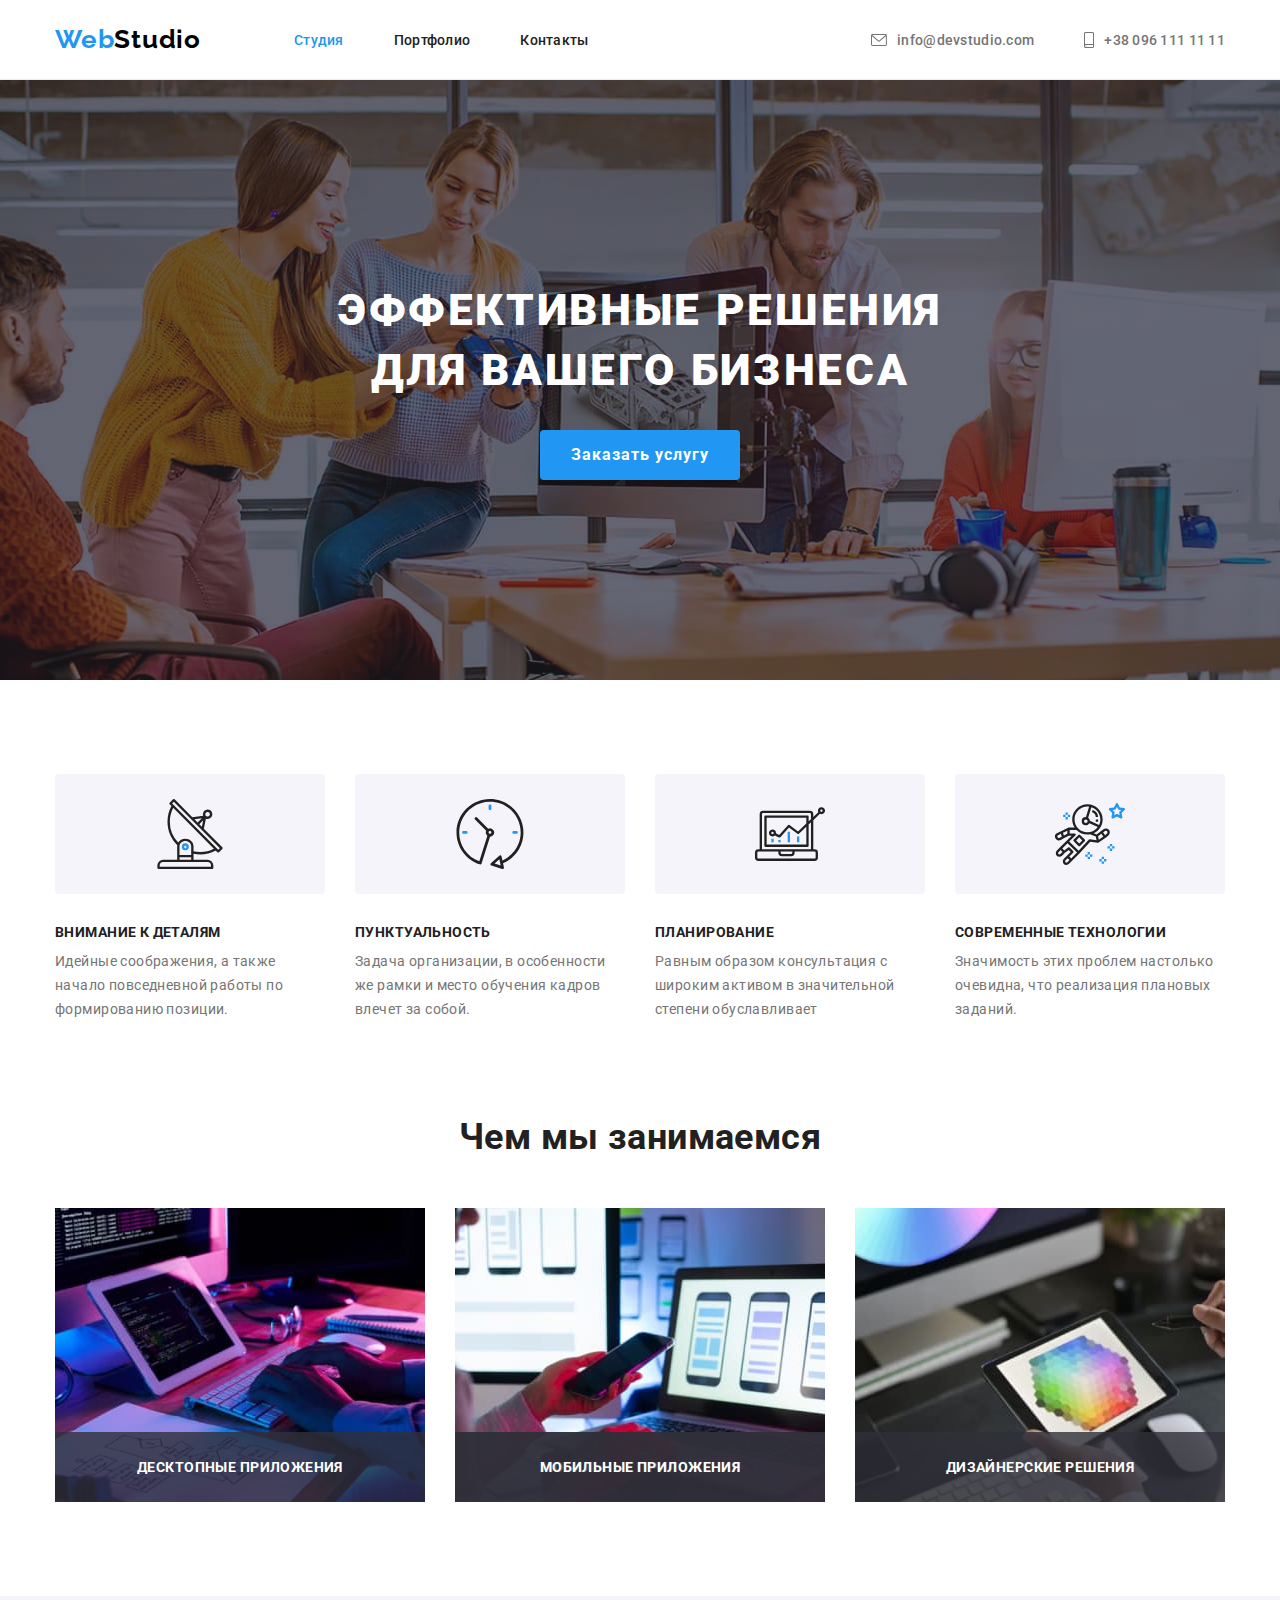
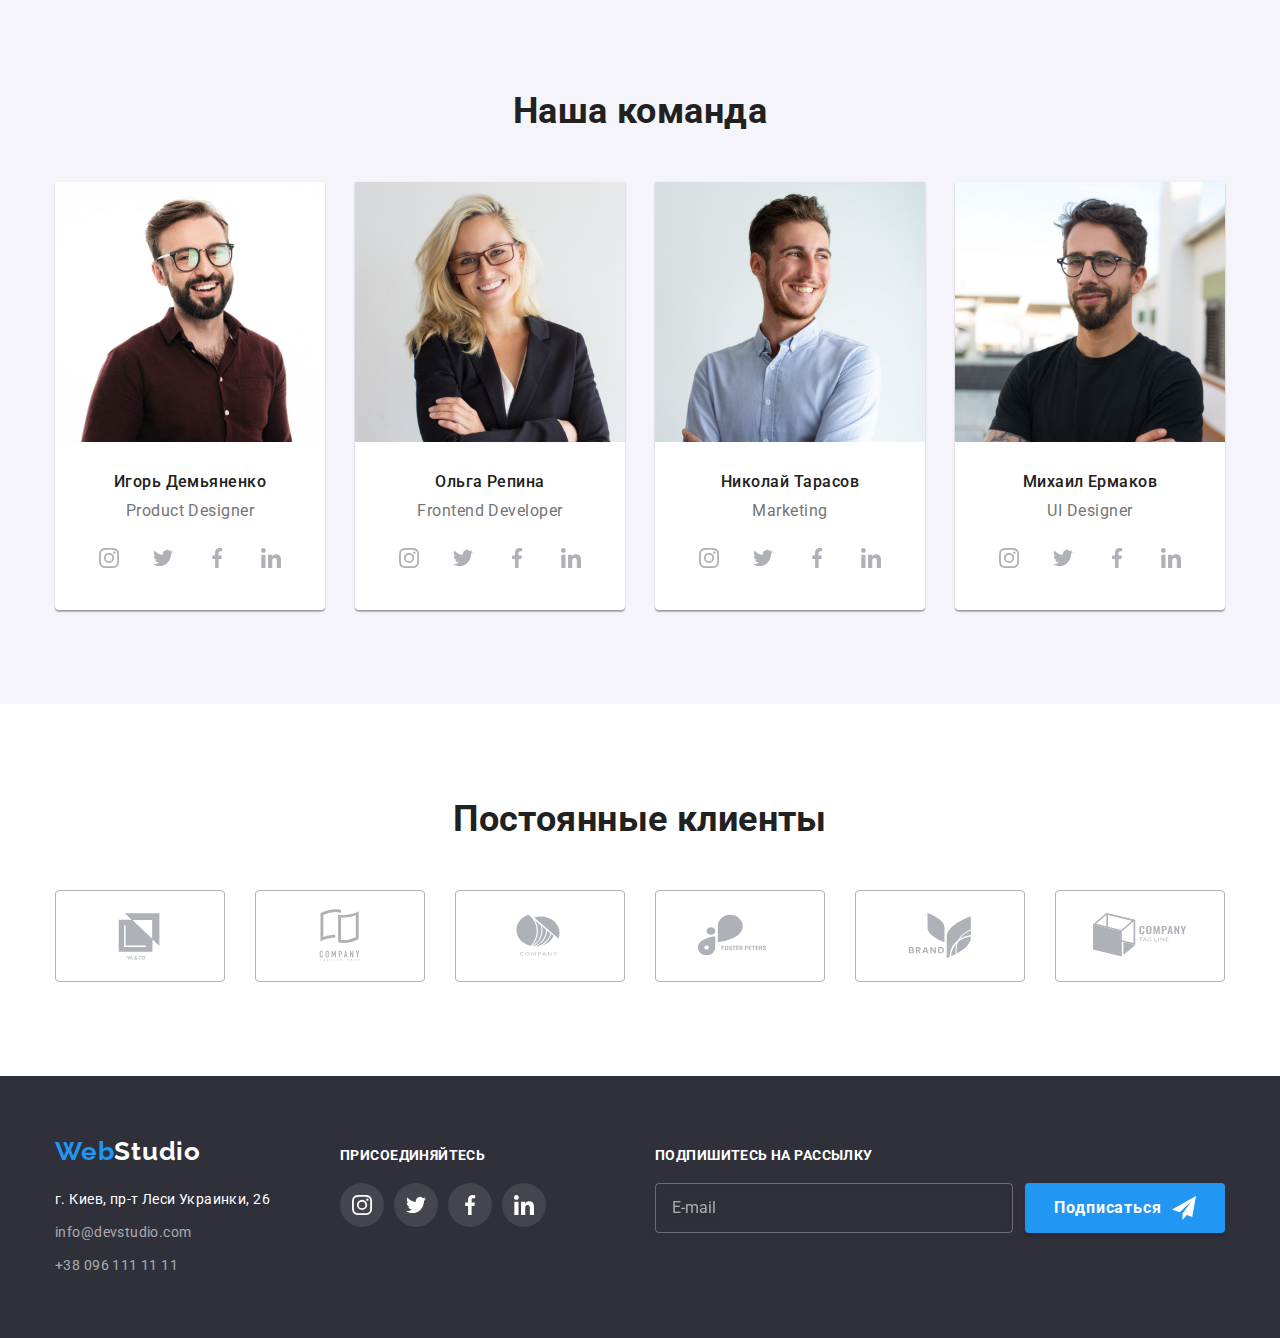
==== commit dab71283: "убрал дефект в секции TEAM" ====
--- a/index.html
+++ b/index.html
@@ -24,57 +24,74 @@
         <a href="./" class="logo link page-header__logo"
           >Web<span class="logo-header">Studio</span>
         </a>
-        <button 
-          type="button" 
-          class="header-menu-button" 
-          aria-expanded="false" 
+        <button
+          type="button"
+          class="header-menu-button"
+          aria-expanded="false"
           aria-controls="header-menu"
-          data-menu-button>
+          data-menu-button
+        >
           <svg width="24" height="24" aria-label="Переключатель мобильного меню">
-            <use class="icon-menu" href="./images/icons/symbol-defs.svg#icon-menu"></use>
-            <use class="icon-menu-close" href="./images/icons/symbol-defs.svg#icon-menu-close"></use>
+            <use class="icon-menu" href="./images/icons.svg#icon-menu"></use>
+            <use class="icon-menu-close" href="./images/icons.svg#icon-menu-close"></use>
           </svg>
         </button>
-        <div class="header-menu" id="header-menu" data-menu >
+        <div class="header-menu" id="header-menu" data-menu>
           <nav class="header-nav" id="navigation">
             <ul class="site-nav">
-            <li class="item">
-              <a class="current link site-nav__link" href="./index.html">Студия</a>
-            </li>
-            <li class="item">
-              <a class="link site-nav__link" href="./portfolio.html">Портфолио</a>
-            </li>
-            <li class="item"><a class="link site-nav__link" href="#contacts">Контакты</a></li>
+              <li class="item">
+                <a class="current link site-nav__link" href="./index.html">Студия</a>
+              </li>
+              <li class="item">
+                <a class="link site-nav__link" href="./portfolio.html">Портфолио</a>
+              </li>
+              <li class="item"><a class="link site-nav__link" href="#contacts">Контакты</a></li>
             </ul>
           </nav>
-        <ul class="contacts-nav">
-          <li class="item">
-            <a class="link contacts-nav__link" href="mailto:info@devstudio.com">
-              <svg class="contacts-nav__icon" width="16" height="12" aria-label="icon envelope">
-                <use href="./images/icons.svg#icon-envelope"></use>
-              </svg>
-              info@devstudio.com</a>
-          </li>
-          <li class="item">
-            <a class="link contacts-nav__link" href="tel:+380961111111">
-              <svg class="contacts-nav__icon" width="10" height="16" aria-label="icon smartphone">
-                <use href="./images/icons.svg#icon-smartphone"></use>
-              </svg>
-              +38 096 111 11 11</a>
-          </li>
-        </ul>
-
-        <ul class="social-links">
-          <li class="social-links__item"><a href="" class="social-links__link link">Instagram</a></li>
-          <li class="social-links__item"><a href="" class="social-links__link link">Twitter</a></li>
-          <li class="social-links__item"><a href="" class="social-links__link link">Facebook</a></li>
-          <li class="social-links__item"><a href="" class="social-links__link link">LinkedIn</a></li>
-        </ul>
+          <ul class="contacts-nav">
+            <li class="item">
+              <a class="link contacts-nav__link" href="mailto:info@devstudio.com">
+                <svg class="contacts-nav__icon" width="16" height="12" aria-label="icon envelope">
+                  <use href="./images/icons.svg#icon-envelope"></use>
+                </svg>
+                info@devstudio.com</a
+              >
+            </li>
+            <li class="item">
+              <a class="link contacts-nav__link" href="tel:+380961111111">
+                <svg class="contacts-nav__icon" width="10" height="16" aria-label="icon smartphone">
+                  <use href="./images/icons.svg#icon-smartphone"></use>
+                </svg>
+                +38 096 111 11 11</a
+              >
+            </li>
+          </ul>
+
+          <ul class="social-links">
+            <li class="social-links__item">
+              <a href="https://www.instagram.com" target="_blank" class="social-links__link link"
+                >Instagram</a
+              >
+            </li>
+            <li class="social-links__item">
+              <a href="https://www.twitter.com" target="_blank" class="social-links__link link"
+                >Twitter</a
+              >
+            </li>
+            <li class="social-links__item">
+              <a href="https://www.facebook.com" target="_blank" class="social-links__link link"
+                >Facebook</a
+              >
+            </li>
+            <li class="social-links__item">
+              <a href="https://www.linkedin.com" target="_blank" class="social-links__link link"
+                >LinkedIn</a
+              >
+            </li>
+          </ul>
         </div>
-
       </div>
     </header>
-
 
     <main>
       <section class="hero">
@@ -139,27 +156,45 @@
           <h2 class="section-title">Чем мы занимаемся</h2>
           <ul class="works-list">
             <li class="works-list__item">
-              <img 
-              srcset="./images/desktop/features1.jpg 1x, ./images/desktop/features1@2x.jpg 2x, ./images/desktop/features1@3x.jpg 3x"
-              src="./images/desktop/features1.jpg" 
-              alt="Десктопные приложения" 
-              width="370" height="294" />
+              <img
+                srcset="
+                  ./images/desktop/features1.jpg    1x,
+                  ./images/desktop/features1@2x.jpg 2x,
+                  ./images/desktop/features1@3x.jpg 3x
+                "
+                src="./images/desktop/features1.jpg"
+                alt="Десктопные приложения"
+                width="370"
+                height="294"
+              />
               <h3 class="works-list__title">Десктопные приложения</h3>
             </li>
             <li class="works-list__item">
-              <img 
-              srcset="./images/desktop/features2.jpg 1x, ./images/desktop/features2@2x.jpg 2x, ./images/desktop/features2@3x.jpg 3x"
-              src="./images/desktop/features2.jpg" 
-              alt="Мобильные приложения" 
-              width="370" height="294" />
+              <img
+                srcset="
+                  ./images/desktop/features2.jpg    1x,
+                  ./images/desktop/features2@2x.jpg 2x,
+                  ./images/desktop/features2@3x.jpg 3x
+                "
+                src="./images/desktop/features2.jpg"
+                alt="Мобильные приложения"
+                width="370"
+                height="294"
+              />
               <h3 class="works-list__title">Мобильные приложения</h3>
             </li>
             <li class="works-list__item">
-              <img 
-              srcset="./images/desktop/features3.jpg 1x, ./images/desktop/features3@2x.jpg 2x, ./images/desktop/features3@3x.jpg 3x"
-              src="./images/desktop/features3.jpg" 
-              alt="Планшетные приложения" 
-              width="370" height="294" />
+              <img
+                srcset="
+                  ./images/desktop/features3.jpg    1x,
+                  ./images/desktop/features3@2x.jpg 2x,
+                  ./images/desktop/features3@3x.jpg 3x
+                "
+                src="./images/desktop/features3.jpg"
+                alt="Планшетные приложения"
+                width="370"
+                height="294"
+              />
               <h3 class="works-list__title">Дизайнерские решения</h3>
             </li>
           </ul>
@@ -172,10 +207,25 @@
           <ul class="team-list">
             <li class="team-list__item">
               <picture>
-                <source srcset="./images/desktop/demjanenko.jpg 1x, ./images/desktop/demjanenko@2x.jpg 2x" media="(min-width: 1200px)" />
-                <source srcset="./images/tablet/demjanenko.jpg 1x, ./images/tablet/demjanenko@2x.jpg 2x" media="(min-width: 768px)" />
-                <source srcset="./images/mobile/demjanenko.jpg 1x, ./images/mobile/demjanenko@2x.jpg 2x" media="(min-width: 480px)" />
-                <img src="./images/mobile/demjanenko.jpg" class="examples__img" alt="Пример сайта" width="450" height="460"/>
+                <source
+                  srcset="./images/desktop/demjanenko.jpg 1x, ./images/desktop/demjanenko@2x.jpg 2x"
+                  media="(min-width: 1200px)"
+                />
+                <source
+                  srcset="./images/tablet/demjanenko.jpg 1x, ./images/tablet/demjanenko@2x.jpg 2x"
+                  media="(min-width: 768px)"
+                />
+                <source
+                  srcset="./images/mobile/demjanenko.jpg 1x, ./images/mobile/demjanenko@2x.jpg 2x"
+                  media="(min-width: 480px)"
+                />
+                <img
+                  src="./images/mobile/demjanenko.jpg"
+                  class="team-list__img"
+                  alt="Пример сайта"
+                  width="450"
+                  height="460"
+                />
               </picture>
               <!-- <img
                 class="team-list__img"
@@ -220,10 +270,25 @@
             </li>
             <li class="team-list__item">
               <picture>
-                <source srcset="./images/desktop/repina.jpg 1x, ./images/desktop/repina@2x.jpg 2x" media="(min-width: 1200px)" />
-                <source srcset="./images/tablet/repina.jpg 1x, ./images/tablet/repina@2x.jpg 2x" media="(min-width: 768px)" />
-                <source srcset="./images/mobile/repina.jpg 1x, ./images/mobile/repina@2x.jpg 2x" media="(min-width: 480px)" />
-                <img src="./images/mobile/repina.jpg" class="examples__img" alt="Пример сайта" width="450" height="460"/>
+                <source
+                  srcset="./images/desktop/repina.jpg 1x, ./images/desktop/repina@2x.jpg 2x"
+                  media="(min-width: 1200px)"
+                />
+                <source
+                  srcset="./images/tablet/repina.jpg 1x, ./images/tablet/repina@2x.jpg 2x"
+                  media="(min-width: 768px)"
+                />
+                <source
+                  srcset="./images/mobile/repina.jpg 1x, ./images/mobile/repina@2x.jpg 2x"
+                  media="(min-width: 480px)"
+                />
+                <img
+                  src="./images/mobile/repina.jpg"
+                  class="team-list__img"
+                  alt="Пример сайта"
+                  width="450"
+                  height="460"
+                />
               </picture>
               <!-- <img
                 class="team-list__img"
@@ -251,7 +316,7 @@
                   </a>
                 </li>
                 <li class="social-list__item">
-                  <a href="" class="social-list__link link">
+                  <a href="https://www.facebook.com" target="_blank" class="social-list__link link">
                     <svg class="social-list__icon" width="20" height="20" aria-label="facebook">
                       <use href="./images/icons.svg#icon-facebook"></use>
                     </svg>
@@ -268,10 +333,25 @@
             </li>
             <li class="team-list__item">
               <picture>
-                <source srcset="./images/desktop/tarasov.jpg 1x, ./images/desktop/tarasov@2x.jpg 2x" media="(min-width: 1200px)" />
-                <source srcset="./images/tablet/tarasov.jpg 1x, ./images/tablet/tarasov@2x.jpg 2x" media="(min-width: 768px)" />
-                <source srcset="./images/mobile/tarasov.jpg 1x, ./images/mobile/tarasov@2x.jpg 2x" media="(min-width: 480px)" />
-                <img src="./images/mobile/tarasov.jpg" class="examples__img" alt="Пример сайта" width="450" height="460"/>
+                <source
+                  srcset="./images/desktop/tarasov.jpg 1x, ./images/desktop/tarasov@2x.jpg 2x"
+                  media="(min-width: 1200px)"
+                />
+                <source
+                  srcset="./images/tablet/tarasov.jpg 1x, ./images/tablet/tarasov@2x.jpg 2x"
+                  media="(min-width: 768px)"
+                />
+                <source
+                  srcset="./images/mobile/tarasov.jpg 1x, ./images/mobile/tarasov@2x.jpg 2x"
+                  media="(min-width: 480px)"
+                />
+                <img
+                  src="./images/mobile/tarasov.jpg"
+                  class="team-list__img"
+                  alt="Пример сайта"
+                  width="450"
+                  height="460"
+                />
               </picture>
               <!-- <img
                 class="team-list__img"
@@ -316,10 +396,25 @@
             </li>
             <li class="team-list__item">
               <picture>
-                <source srcset="./images/desktop/ermakov.jpg 1x, ./images/desktop/ermakov@2x.jpg 2x" media="(min-width: 1200px)" />
-                <source srcset="./images/tablet/ermakov.jpg 1x, ./images/tablet/ermakov@2x.jpg 2x" media="(min-width: 768px)" />
-                <source srcset="./images/mobile/ermakov.jpg 1x, ./images/mobile/ermakov@2x.jpg 2x" media="(min-width: 480px)" />
-                <img src="./images/mobile/ermakov.jpg" class="examples__img" alt="Пример сайта" width="450" height="460"/>
+                <source
+                  srcset="./images/desktop/ermakov.jpg 1x, ./images/desktop/ermakov@2x.jpg 2x"
+                  media="(min-width: 1200px)"
+                />
+                <source
+                  srcset="./images/tablet/ermakov.jpg 1x, ./images/tablet/ermakov@2x.jpg 2x"
+                  media="(min-width: 768px)"
+                />
+                <source
+                  srcset="./images/mobile/ermakov.jpg 1x, ./images/mobile/ermakov@2x.jpg 2x"
+                  media="(min-width: 480px)"
+                />
+                <img
+                  src="./images/mobile/ermakov.jpg"
+                  class="team-list__img"
+                  alt="Пример сайта"
+                  width="450"
+                  height="460"
+                />
               </picture>
               <!-- <img
                 class="team-list__img"
@@ -413,72 +508,70 @@
               </a>
             </li>
           </ul>
-          <!-- <div class="proverka">proverka</div> -->
         </div>
       </section>
     </main>
 
     <footer class="page-footer">
       <div class="container">
-
         <div class="footer-wrapper">
-           <div class="contacts-block">
-          <a href="#navigation" class="logo link">Web<span class="logo-footer">Studio</span></a>
-          <address id="contacts" class="footer-address">
-            <ul class="contacts-list">
-              <li class="item">
-                <a
-                  href="https://goo.gl/maps/wTGTLdtdXk9S9kmZ7"
-                  target="_blank"
-                  rel="noopener noreferrer"
-                  class="adress link"
-                  >г. Киев, пр-т Леси Украинки, 26
+          <div class="contacts-block">
+            <a href="#navigation" class="logo link">Web<span class="logo-footer">Studio</span></a>
+            <address id="contacts" class="footer-address">
+              <ul class="contacts-list">
+                <li class="item">
+                  <a
+                    href="https://goo.gl/maps/wTGTLdtdXk9S9kmZ7"
+                    target="_blank"
+                    rel="noopener noreferrer"
+                    class="adress link"
+                    >г. Киев, пр-т Леси Украинки, 26
+                  </a>
+                </li>
+                <li class="item">
+                  <a class="contacts-list__link link" href="mailto:info@devstudio.com"
+                    >info@devstudio.com</a
+                  >
+                </li>
+                <li class="item">
+                  <a class="contacts-list__link link" href="tel:+380961111111">+38 096 111 11 11</a>
+                </li>
+              </ul>
+            </address>
+          </div>
+
+          <div class="connect-block">
+            <b class="connect-block__title">Присоединяйтесь</b>
+            <ul class="social-list">
+              <li class="social-list__item">
+                <a href="" class="social-list__link link page-footer__social-link">
+                  <svg class="social-list__icon" width="20" height="20" aria-label="instagram">
+                    <use href="./images/icons.svg#icon-instagram"></use>
+                  </svg>
                 </a>
               </li>
-              <li class="item">
-                <a class="contacts-list__link link" href="mailto:info@devstudio.com"
-                  >info@devstudio.com</a
-                >
+              <li class="social-list__item">
+                <a href="" class="social-list__link link page-footer__social-link">
+                  <svg class="social-list__icon" width="20" height="20" aria-label="twitter">
+                    <use href="./images/icons.svg#icon-twitter"></use>
+                  </svg>
+                </a>
               </li>
-              <li class="item">
-                <a class="contacts-list__link link" href="tel:+380961111111">+38 096 111 11 11</a>
+              <li class="social-list__item">
+                <a href="" class="social-list__link link page-footer__social-link">
+                  <svg class="social-list__icon" width="20" height="20" aria-label="facebook">
+                    <use href="./images/icons.svg#icon-facebook"></use>
+                  </svg>
+                </a>
+              </li>
+              <li class="social-list__item">
+                <a href="" class="social-list__link link page-footer__social-link">
+                  <svg class="social-list__icon" width="20" height="20" aria-label="linkedin">
+                    <use href="./images/icons.svg#icon-linkedin"></use>
+                  </svg>
+                </a>
               </li>
             </ul>
-          </address>
-          </div>
-
-          <div class="connect-block">
-          <b class="connect-block__title">Присоединяйтесь</b>
-          <ul class="social-list">
-            <li class="social-list__item">
-              <a href="" class="social-list__link link page-footer__social-link">
-                <svg class="social-list__icon" width="20" height="20" aria-label="instagram">
-                  <use href="./images/icons.svg#icon-instagram"></use>
-                </svg>
-              </a>
-            </li>
-            <li class="social-list__item">
-              <a href="" class="social-list__link link page-footer__social-link">
-                <svg class="social-list__icon" width="20" height="20" aria-label="twitter">
-                  <use href="./images/icons.svg#icon-twitter"></use>
-                </svg>
-              </a>
-            </li>
-            <li class="social-list__item">
-              <a href="" class="social-list__link link page-footer__social-link">
-                <svg class="social-list__icon" width="20" height="20" aria-label="facebook">
-                  <use href="./images/icons.svg#icon-facebook"></use>
-                </svg>
-              </a>
-            </li>
-            <li class="social-list__item">
-              <a href="" class="social-list__link link page-footer__social-link">
-                <svg class="social-list__icon" width="20" height="20" aria-label="linkedin">
-                  <use href="./images/icons.svg#icon-linkedin"></use>
-                </svg>
-              </a>
-            </li>
-          </ul>
           </div>
         </div>
 
@@ -499,93 +592,14 @@
           </form>
         </div>
       </div>
-
-        <!-- <div class="contacts-block">
-          <a href="#navigation" class="logo link">Web<span class="logo-footer">Studio</span></a>
-          <address id="contacts" class="footer-address">
-            <ul class="contacts-list">
-              <li class="item">
-                <a
-                  href="https://goo.gl/maps/wTGTLdtdXk9S9kmZ7"
-                  target="_blank"
-                  rel="noopener noreferrer"
-                  class="adress link"
-                  >г. Киев, пр-т Леси Украинки, 26
-                </a>
-              </li>
-              <li class="item">
-                <a class="contacts-list__link link" href="mailto:info@devstudio.com"
-                  >info@devstudio.com</a
-                >
-              </li>
-              <li class="item">
-                <a class="contacts-list__link link" href="tel:+380961111111">+38 096 111 11 11</a>
-              </li>
-            </ul>
-          </address>
-        </div>
-
-        <div class="connect-block">
-          <b class="connect-block__title">Присоединяйтесь</b>
-          <ul class="social-list">
-            <li class="social-list__item">
-              <a href="" class="social-list__link link page-footer__social-link">
-                <svg class="social-list__icon" width="20" height="20" aria-label="instagram">
-                  <use href="./images/icons.svg#icon-instagram"></use>
-                </svg>
-              </a>
-            </li>
-            <li class="social-list__item">
-              <a href="" class="social-list__link link page-footer__social-link">
-                <svg class="social-list__icon" width="20" height="20" aria-label="twitter">
-                  <use href="./images/icons.svg#icon-twitter"></use>
-                </svg>
-              </a>
-            </li>
-            <li class="social-list__item">
-              <a href="" class="social-list__link link page-footer__social-link">
-                <svg class="social-list__icon" width="20" height="20" aria-label="facebook">
-                  <use href="./images/icons.svg#icon-facebook"></use>
-                </svg>
-              </a>
-            </li>
-            <li class="social-list__item">
-              <a href="" class="social-list__link link page-footer__social-link">
-                <svg class="social-list__icon" width="20" height="20" aria-label="linkedin">
-                  <use href="./images/icons.svg#icon-linkedin"></use>
-                </svg>
-              </a>
-            </li>
-          </ul>
-        </div>
-
-        <div class="subscription">
-          <b class="subscription__title">Подпишитесь на рассылку</b>
-          <form class="subscription__field">
-            <input type="email" name="mail" class="subscription__input" placeholder="E-mail" />
-
-            <button type="button" class="main-button footer-button">
-              Подписаться
-              <svg class="icon-out" width="24" height="24" aria-label="">
-                <use href="./images/icons.svg#icon-send"></use>
-              </svg>
-              <svg class="icon-in" width="24" height="24" aria-label="">
-                <use href="./images/icons.svg#icon-send"></use>
-              </svg>
-            </button>
-          </form>
-        </div> -->
-      </div>
-
     </footer>
 
     <!-- <div class="backdrop" data-modal> -->
-  <!-- <div class="container"> -->
+    <!-- <div class="container"> -->
     <div class="backdrop is-hidden" data-modal>
       <div class="modal">
         <button type="button" class="close-modal-button" data-modal-close>
           <svg class="close-modal-button__icon" width="24" height="24" aria-label="close">
-            <!-- <use href="./images/icons.svg#icon-close"></use> -->
             <use href="./images/icons.svg#icon-close"></use>
           </svg>
         </button>
@@ -642,7 +656,7 @@
 
           <div class="agree-field">
             <label class="agree-field-label"
-              ><input type="checkbox" class="checkbox" name="agree" />
+              ><input type="checkbox" class="checkbox visually-hidden" name="agree" />
               <span class="check-icon-field">
                 <svg class="chec-icon" width="16" height="15" aria-label="check-icon">
                   <use href="./images/icons.svg#icon-check"></use>
@@ -688,7 +702,7 @@
         </form>
       </div>
     </div>
-  <!-- </div> -->
+    <!-- </div> -->
 
     <script src="./js/modal.js"></script>
     <script src="./js/menu.js"></script>
@@ -729,31 +743,5 @@
         }
       })();
     </script> -->
-
   </body>
-
-
-    <!-- 
-    <div class="mob-menu is-hidden">
-      menu
-      <button type="button" class="close-open-btn" data-modal-close>
-        <svg class="close-modal-button__icon" width="24" height="24" aria-label="close">
-          <use href="./images/icons/symbol-defs.svg#icon-menu"></use>            
-        </svg>
-      </button>   
-    </div> -->
-
-    <!-- <button type="button" class="menu-button">
-      <svg width="24" height="24" aria-label="Переключатель мобильного меню">
-        <use
-          class="icon-menu-close"
-          href="./images/icons/symbol-defs.svg#icon-menu-close"
-        ></use>
-      </svg>
-    </button> -->
-
-
-
-
-
 </html>
--- a/css/main.min.css
+++ b/css/main.min.css
@@ -1 +1 @@
-:root{--accent-color: #2196F3;--accent-2-color: #188CE8;--main-text-color: #757575;--title-text-color: #212121;--white-color: #FFFFFF;--black-color: #000000;--footer-bg-color: #2F303A;--hero-gradient-color: rgba(47, 48, 58, 0.4);--worklist-bg-color: rgba(47, 48, 58, 0.8);--hero-bg-color: #C4C4C4;--team-bg-color: #F5F4FA;--footer-contacts-color: rgba(255, 255, 255, 0.6);--header-border-color: #ECECEC;--border-color: #EEEEEE;--social-link-color: #AFB1B8;--connect-bg-cos-color: rgba(255, 255, 255, 0.1);--example-popup-bg-color: rgba(33, 150, 243, 0.9);--backdrop-bg-color: rgba(0, 0, 0, 0.2);--close-button-border-color: rgba(0, 0, 0, 0.1);--placeholder-text-color: rgba(117, 117, 117, 0.5);--modal-input-bg-color: rgba(33, 33, 33, 0.2);--footer-input-bg-color: rgba(255, 255, 255, 0.3);--main-font: "Roboto", sans-serif;--title-font: "Raleway", sans-serif;--examples-gap: 30px}.link{text-decoration:none;color:inherit}ul{list-style:none;margin:0;padding:0}h1,h2,h3,h4,h5,h6,p{margin:0;padding:0}html{scroll-behavior:smooth}.visually-hidden{position:absolute;width:1px;height:1px;margin:-1px;border:0;padding:0;white-space:nowrap;clip-path:inset(100%);clip:rect(0 0 0 0);overflow:hidden}@keyframes changeCurrentLine{0%{transform:scaleX(0)}100%{transform:scaleX(1)}}body{font-family:var(--main-font);font-size:14px;line-height:1.714;letter-spacing:.03em;color:var(--main-text-color);background-color:var(--white-color)}body.modal-open{overflow:hidden}.section{padding-top:60px;padding-bottom:60px}@media screen and (min-width: 1200px){.section{padding-top:94px;padding-bottom:94px}}.container{margin:0 auto;padding:0 15px}@media screen and (min-width: 480px){.container{width:480px}}@media screen and (min-width: 768px){.container{width:768px}}@media screen and (min-width: 1200px){.container{width:1200px}}img{display:block;max-width:100%;height:auto}.main-button{min-width:200px;height:50px;cursor:pointer;font-family:inherit;font-weight:700;font-size:16px;line-height:1.875;letter-spacing:.06em;border-radius:4px;border:1px solid rgba(0,0,0,0);box-shadow:0px 4px 4px rgba(0,0,0,.15);color:var(--white-color);background-color:var(--accent-color);transition:background-color 250ms cubic-bezier(0.4, 0, 0.2, 1)}.main-button:hover,.main-button:focus{background-color:var(--accent-2-color)}.logo{font-family:var(--title-font);font-size:24px;font-weight:700;line-height:1.167;letter-spacing:.03em;color:var(--accent-color)}@media screen and (min-width: 1200px){.logo{font-size:26px;line-height:1.192}}.section-title{font-size:36px;font-weight:700;line-height:1.167;text-align:center;margin-bottom:50px;color:var(--title-text-color)}@media screen and (max-width: 1199px){.section-title{font-size:28px;margin-bottom:30px}}.social-list{display:flex;justify-content:center}.social-list__item:not(:last-child){margin-right:10px}.social-list__link{display:flex;justify-content:center;align-items:center;width:44px;height:44px;border-radius:50%;color:var(--social-link-color);background-color:var(--white-color);transition:color 250ms cubic-bezier(0.4, 0, 0.2, 1);transition:background-color 250ms cubic-bezier(0.4, 0, 0.2, 1)}.social-list__link:hover,.social-list__link:focus{color:var(--white-color);background-color:var(--accent-color);outline:none}.social-list__icon{fill:currentColor}.page-header{position:relative;border-bottom:1px solid var(--header-border-color);background-color:var(--white-color)}.page-header .container{display:flex;align-items:center;height:59px}@media screen and (min-width: 768px){.page-header .container{height:79px}}.page-header__logo{margin-right:auto}@media screen and (min-width: 768px){.page-header__logo{margin-right:88px}}@media screen and (min-width: 1200px){.page-header__logo{margin-right:93px}}.logo-header{color:var(--black-color)}@media screen and (max-width: 767px){.header-menu{display:none;position:absolute;top:0;left:0;width:100%;height:798px;padding:48px 40px;background-color:var(--white-color);z-index:10}.header-menu.is-open{display:block}}@media screen and (min-width: 768px){.header-menu{display:flex;align-items:center;width:100%}}@media screen and (max-width: 767px){.site-nav{margin-bottom:302px;font-size:40px;font-weight:500;line-height:1.175;letter-spacing:.02em}.site-nav .item:not(:last-child){margin-bottom:32px}}@media screen and (min-width: 768px){.site-nav{display:flex;align-items:center;font-size:14px;font-weight:500;line-height:1.143;letter-spacing:.02em}.site-nav .item:not(:last-child){margin-right:50px}}.site-nav__link{position:relative;display:block;color:var(--title-text-color);transition:color 250ms cubic-bezier(0.4, 0, 0.2, 1)}.site-nav__link:hover,.site-nav__link:focus{color:var(--accent-color)}@media screen and (min-width: 768px){.site-nav__link{padding-top:12px;padding-bottom:12px}.site-nav__link::after{content:"";display:block;width:100%;height:4px;position:absolute;left:0;bottom:-20px;background-color:var(--accent-color);border-radius:2px;transform:scaleX(0)}}.current.site-nav__link::after{animation:changeCurrentLine 250ms cubic-bezier(0.4, 0, 0.2, 1) forwards}.site-nav .current{color:var(--accent-color)}@media screen and (max-width: 767px){.contacts-nav{display:flex;flex-direction:column-reverse;margin-bottom:64px;font-size:24px;font-weight:500;line-height:1.167;letter-spacing:.02em}.contacts-nav .item:last-child{margin-bottom:32px;font-size:34px;font-weight:500;line-height:1.176;letter-spacing:.02em;color:var(--accent-color)}.contacts-nav__icon{display:none}}@media screen and (max-width: 379px){.contacts-nav .item:last-child{font-size:24px;font-weight:500;line-height:1.167;letter-spacing:.02em}}@media screen and (min-width: 768px){.contacts-nav{margin-left:auto;font-size:12px;font-weight:500;line-height:1.167;letter-spacing:.02em}.contacts-nav__icon{margin-right:8px;fill:currentColor}.contacts-nav__link{display:flex;align-items:center;padding-top:5px;padding-bottom:5px}}@media screen and (min-width: 1200px){.contacts-nav{margin-left:auto;font-size:14px;font-weight:500;line-height:1.143;letter-spacing:.02em;display:flex;align-items:center}.contacts-nav .item:not(:last-child){margin-right:50px}.contacts-nav__icon{margin-right:10px;fill:currentColor}.contacts-nav__link{display:flex;align-items:center;padding-top:12px;padding-bottom:12px}.contacts-nav__link{color:var(--main-text-color);transition:color 250ms cubic-bezier(0.4, 0, 0.2, 1)}.contacts-nav__link:hover,.contacts-nav__link:focus{color:var(--accent-color)}}.social-links{display:flex}@media screen and (min-width: 768px){.social-links{display:none}}.social-links__item{font-size:18px;font-weight:500;line-height:1.222;letter-spacing:.02em;color:var(--accent-color);padding:0 10px}.social-links__item:not(:last-child){border-right:1px solid var(--modal-input-bg-color)}.social-links__item:first-child{padding-left:0}.header-menu-button{display:inline-flex;justify-content:center;align-items:center;margin:0;padding:0;width:40px;height:40px;border:none;z-index:20;background-color:rgba(0,0,0,0);cursor:pointer;color:var(--black-color)}@media screen and (min-width: 768px){.header-menu-button{display:none}}.header-menu-button.is-open{color:var(--title-text-color)}.header-menu-button:hover,.header-menu-button:hover.is-open{color:var(--accent-color)}.header-menu-button svg{fill:currentColor}.header-menu-button .icon-menu-close{display:none}.header-menu-button.is-open .icon-menu-close{display:block}.header-menu-button.is-open .icon-menu{display:none}.hero{max-width:1600px;margin:0 auto;height:400px;padding-top:118px;padding-bottom:118px;background-color:var(--hero-bg-color);text-align:center;background-image:linear-gradient(to bottom, var(--hero-gradient-color), var(--hero-gradient-color)),url(../images/mobile/hero.jpg);background-repeat:no-repeat;background-position:center;background-size:cover}@media screen and (min-width: 1200px){.hero{height:600px;padding-top:200px;padding-bottom:200px}}@media(min-device-pixel-ratio: 2),(min-resolution: 192dpi),(min-resolution: 2dppx){.hero{background-image:url(../images/mobile/hero@2x.jpg)}}@media screen and (min-width: 480px){.hero{background-image:linear-gradient(to bottom, var(--hero-gradient-color), var(--hero-gradient-color)),url(../images/tablet/hero.jpg)}}@media screen and (min-width: 480px)and (min-device-pixel-ratio: 2),screen and (min-width: 480px)and (min-resolution: 192dpi),screen and (min-width: 480px)and (min-resolution: 2dppx){.hero{background-image:url(../images/tablet/hero@2x.jpg)}}@media screen and (min-width: 768px){.hero{background-image:linear-gradient(to bottom, var(--hero-gradient-color), var(--hero-gradient-color)),url(../images/desktop/hero.jpg)}}@media screen and (min-width: 768px)and (min-device-pixel-ratio: 2),screen and (min-width: 768px)and (min-resolution: 192dpi),screen and (min-width: 768px)and (min-resolution: 2dppx){.hero{background-image:url(../images/desktop/hero@2x.jpg)}}.hero__title{margin:0 auto;margin-bottom:30px;text-align:center;text-transform:uppercase;color:var(--white-color)}@media screen and (max-width: 479px){.hero__title{max-width:300px;font-size:20px;font-weight:900;line-height:1.5;letter-spacing:.06em}}@media screen and (min-width: 480px){.hero__title{font-size:26px;font-weight:900;line-height:1.615;letter-spacing:.06em;width:360px}}@media screen and (min-width: 1200px){.hero__title{width:696px;font-size:44px;font-weight:900;line-height:1.364;letter-spacing:.06em}}@media screen and (min-width: 768px){.feature-list{display:flex;flex-wrap:wrap;gap:30px}}@media screen and (min-width: 480px){.feature-list__item{width:450px}}@media screen and (max-width: 767px){.feature-list__item{margin-bottom:30px}}@media screen and (min-width: 768px){.feature-list__item{width:354px}}@media screen and (min-width: 1200px){.feature-list__item{width:270px}}.feature-list__icon-field{display:flex;align-items:center;justify-content:center;height:120px;margin-bottom:30px;background-color:var(--team-bg-color);border-radius:4px}.feature-list__title{font-size:14px;font-weight:700;line-height:1.143;letter-spacing:.03em;text-transform:uppercase;margin-bottom:10px;color:var(--title-text-color)}@media screen and (max-width: 767px){.feature-list__title{text-align:center}}.feature-list__text{font-weight:400}.works{padding-top:0}@media screen and (max-width: 1199px){.works{display:none}}.works-list{display:flex}.works-list__item{position:relative}.works-list__item:not(:last-child){margin-right:30px}.works-list__title{position:absolute;left:0;bottom:0;width:100%;height:70px;display:flex;align-items:center;justify-content:center;font-size:14px;font-weight:700;line-height:1.143;letter-spacing:.03em;text-transform:uppercase;color:var(--white-color);background-color:var(--worklist-bg-color)}.team{background-color:var(--team-bg-color)}@media screen and (min-width: 768px){.team-list{display:flex;flex-wrap:wrap;justify-content:center;gap:30px}}.team-list__item{width:100%;background-color:var(--white-color);text-align:center;box-shadow:0px 1px 3px rgba(0,0,0,.12),0px 1px 1px rgba(0,0,0,.14),0px 2px 1px rgba(0,0,0,.2);border-radius:0 0 4px 4px}@media screen and (max-width: 767px){.team-list__item{margin:0 auto 30px}}@media screen and (min-width: 480px){.team-list__item{width:450px;padding-bottom:24px}}@media screen and (min-width: 768px){.team-list__item{width:354px;padding-bottom:24px}}@media screen and (min-width: 1200px){.team-list__item{width:270px;padding-bottom:30px}}.team-list__img{width:100%;margin-bottom:30px}.team-list__title{font-size:16px;font-weight:500;line-height:1.188;letter-spacing:.03em;margin-bottom:10px;color:var(--title-text-color)}.team-list__text{font-size:16px;font-weight:400;line-height:1.188;letter-spacing:.03em;margin-bottom:16px}.clients-list{display:flex;gap:30px}@media screen and (max-width: 1199px){.clients-list{flex-wrap:wrap;justify-content:center}}@media screen and (min-width: 480px){.clients-list__item{width:calc((100% - 30px)/2)}}@media screen and (min-width: 768px){.clients-list__item{width:calc((100% - 60px)/3)}}@media screen and (min-width: 1200px){.clients-list__item{width:calc((100% - 150px)/6)}}.client-list__link{display:flex;align-items:center;justify-content:center;height:92px;color:var(--social-link-color);border:1px solid currentColor;border-radius:4px;transition:color 250ms cubic-bezier(0.4, 0, 0.2, 1)}.client-list__link:hover{color:var(--accent-color)}.client-list__link:focus{color:var(--accent-color);outline:none}.client-list__icon{fill:currentColor}.page-footer{background-color:var(--footer-bg-color);padding:60px 0}@media screen and (max-width: 1199px){.page-footer .container{text-align:center}}@media screen and (min-width: 1200px){.page-footer .container{display:flex;align-items:baseline}}.page-footer__social-link{color:var(--white-color);background-color:var(--connect-bg-cos-color)}@media screen and (min-width: 768px){.footer-wrapper{display:flex;align-items:baseline}}@media screen and (max-width: 1199px){.footer-wrapper{margin-bottom:60px}}.contacts-block{margin-bottom:60px}@media screen and (min-width: 768px){.contacts-block{margin:0 165px 0 61px}}@media screen and (min-width: 1200px){.contacts-block{margin:0;margin-right:70px}}.logo-footer{color:var(--white-color)}.footer-address{font-style:normal;font-weight:400;color:var(--white-color);margin-top:20px}.contacts-list .item:not(:first-child){margin-top:9px}.contacts-list__link{font-style:normal;font-weight:400;color:var(--footer-contacts-color)}.connect-block__title,.subscription__title{display:block;margin-bottom:20px;font-weight:700;line-height:1.143;text-transform:uppercase;color:var(--white-color)}@media screen and (max-width: 1199px){.subscription{margin:0 auto}}@media screen and (min-width: 1200px){.subscription{margin-left:auto}.subscription__field{display:flex}}.subscription__input{display:block;height:50px;padding-left:16px;font-size:16px;line-height:1.25;border:1px solid var(--footer-input-bg-color);border-radius:4px;filter:drop-shadow(0px 4px 4px rgba(0, 0, 0, 0.15));color:var(--white-color);background-color:rgba(0,0,0,0)}@media screen and (max-width: 1199px){.subscription__input{width:450px;margin:0 auto 20px}}@media screen and (max-width: 479px){.subscription__input{width:100%;margin:0 auto 20px}}@media screen and (min-width: 1200px){.subscription__input{margin-right:12px;width:358px}}.subscription__input::placeholder{color:var(--footer-contacts-color)}.footer-button{position:relative;display:inline-flex;align-items:center;justify-content:center;gap:10px;overflow:hidden}.footer-button:hover,.footer-button:focus{background-color:var(--accent-2-color)}.footer-button .icon-in{position:absolute;right:27px;transform:translate(-40px, 40px)}.footer-button:hover .icon-out,.footer-button:focus .icon-out{transform:translate(40px, -40px);transition:transform 250ms cubic-bezier(0.4, 0, 0.2, 1)}.footer-button:hover .icon-in,.footer-button:focus .icon-in{transform:translateY(0);transition:transform 250ms cubic-bezier(0.4, 0, 0.2, 1)}.filter-list{display:flex;justify-content:start;flex-wrap:wrap;gap:15px 8px;margin-bottom:40px}@media screen and (min-width: 768px){.filter-list{justify-content:center;margin-bottom:30px}}@media screen and (min-width: 1200px){.filter-list{margin-bottom:50px}}.filter-button{padding:6px 22px;cursor:pointer;font-family:inherit;font-weight:500;font-size:16px;line-height:1.625;letter-spacing:.03em;color:var(--title-text-color);background-color:var(--team-bg-color);border-radius:4px;border-width:0;transition:box-shadow 250ms cubic-bezier(0.4, 0, 0.2, 1),background-color 250ms cubic-bezier(0.4, 0, 0.2, 1)}.filter-button:hover,.filter-button:focus{color:var(--white-color);background-color:var(--accent-color);box-shadow:0px 3px 1px rgba(0,0,0,.1),0px 1px 2px rgba(0,0,0,.08),0px 2px 2px rgba(0,0,0,.12)}.examples{display:flex;flex-wrap:wrap;margin-top:calc(-1*var(--examples-gap));margin-left:calc(-1*var(--examples-gap))}.examples__item{width:450px;margin-top:var(--examples-gap);margin-left:var(--examples-gap)}@media screen and (min-width: 768px){.examples__item{width:354px}}@media screen and (min-width: 1200px){.examples__item{width:370px}}.examples__link{display:flex;flex-direction:column;height:100%;transition:box-shadow 250ms cubic-bezier(0.4, 0, 0.2, 1)}.examples__link:hover,.examples__link:focus{box-shadow:0px 1px 1px rgba(0,0,0,.12),0px 4px 4px rgba(0,0,0,.06),1px 4px 6px rgba(0,0,0,.16)}.examples__field{padding:20px 24px;border:solid var(--border-color);border-width:0 1px 1px 1px;flex-grow:1}.examples__title{font-weight:700;font-size:18px;line-height:2;letter-spacing:.06em;color:var(--title-text-color);margin-bottom:4px}.examples__text{font-weight:400;font-size:16px;line-height:1.875}.examples__img{width:100%}.example-img-thumb{position:relative;overflow:hidden}.popup-text{display:flex;width:100%;height:100%;padding-left:24px;padding-right:24px;position:absolute;left:0;bottom:0;align-items:center;font-size:18px;line-height:1.556;color:var(--white-color);background:var(--example-popup-bg-color);pointer-events:none;transform:translateY(101%);transition:transform 250ms cubic-bezier(0.4, 0, 0.2, 1)}@media screen and (max-width: 350px){.popup-text{font-size:14px}}.examples__link:hover .popup-text,.examples__link:focus .popup-text{transform:translateY(0)}.backdrop{position:fixed;z-index:100;top:0;left:0;width:100%;height:100%;background-color:var(--backdrop-bg-color);opacity:1;visibility:visible;overflow-y:scroll;transition:opacity 250ms cubic-bezier(0.4, 0, 0.2, 1),visibility 250ms cubic-bezier(0.4, 0, 0.2, 1)}.backdrop.is-hidden{opacity:0;visibility:hidden;pointer-events:none}.modal{position:absolute;top:50%;left:50%;transform:translate(-50%, -50%) scale(1);padding:40px;background-color:var(--white-color);box-shadow:0px 1px 3px rgba(0,0,0,.12),0px 1px 1px rgba(0,0,0,.14),0px 2px 1px rgba(0,0,0,.2);border-radius:4px;transition:transform 250ms cubic-bezier(0.4, 0, 0.2, 1)}@media screen and (max-height: 609px){.modal{top:0;transform:translate(-50%, 0) scale(1)}}@media screen and (max-width: 400px){.modal{padding:30px 20px}}@media screen and (max-width: 1199px){.modal{max-width:450px;width:100%}}@media screen and (min-width: 1200px){.modal{width:528px}}.backdrop.is-hidden .modal{transform:translate(-50%, -50%) scale(1.25)}.close-modal-button{position:absolute;top:8px;right:8px;display:flex;justify-content:center;align-items:center;width:30px;height:30px;border:1px solid var(--close-button-border-color);border-radius:50%;color:var(--black-color);background-color:rgba(0,0,0,0);transition:color 250ms cubic-bezier(0.4, 0, 0.2, 1)}.close-modal-button:hover,.close-modal-button:focus{color:var(--accent-color)}.close-modal-button__icon{fill:currentColor}.order-form{text-align:center}.form-title{display:inline-block;font-size:20px;font-weight:700;line-height:1.5;letter-spacing:.03em;color:var(--title-text-color)}@media screen and (min-width: 1200px){.form-title{font-size:20px;font-weight:700;line-height:1.15;letter-spacing:.03em}}.input-label{display:block;font-size:12px;line-height:1.167;letter-spacing:.01em;text-align:left;margin-top:12px}.input-label+.input-label{margin-top:10px}.input-area{position:relative;margin-top:4px}.input-field{display:block;width:100%;font-size:16px;height:40px;border:1px solid var(--modal-input-bg-color);border-radius:4px;padding-left:42px;background-color:rgba(0,0,0,0);cursor:pointer;color:var(--title-text-color);transition:border-color 250ms cubic-bezier(0.4, 0, 0.2, 1)}.input-field:hover,.input-field:focus{outline:none;border-color:var(--accent-color)}.input-icon{position:absolute;top:50%;transform:translateY(-50%);left:12px;fill:var(--title-text-color);transition:fill 250ms cubic-bezier(0.4, 0, 0.2, 1)}.input-field:hover+.input-icon,.input-field:focus+.input-icon{fill:var(--accent-color)}.textarea-field{display:block;margin-top:4px;resize:none;width:100%;font-size:14px;line-height:1.143;height:120px;padding:12px 16px;border:1px solid var(--modal-input-bg-color);border-radius:4px;background-color:rgba(0,0,0,0);cursor:pointer;color:var(--title-text-color);transition:border-color 250ms cubic-bezier(0.4, 0, 0.2, 1)}.textarea-field:hover,.textarea-field:focus{border-color:var(--accent-color);outline:none}.textarea-field::placeholder{font-size:12px;color:var(--placeholder-text-color);transition:font-size 250ms cubic-bezier(0.4, 0, 0.2, 1)}.textarea-field:hover::placeholder,.textarea-field:focus::placeholder{font-size:14px}.agree-field{margin-top:20px;margin-bottom:30px}.agree-field-label{display:inline-flex;align-items:center}@media screen and (max-width: 1199px){.agree-field-label{font-size:12px;font-weight:400;line-height:1.167;letter-spacing:.03em}}.checkbox{appearance:none;position:absolute}.check-icon-field{display:inline-flex;justify-content:center;align-items:center;width:16px;height:15px;border:2px solid var(--title-text-color);border-radius:2px;margin-right:7px;transition:background-color 250ms cubic-bezier(0.4, 0, 0.2, 1),border-width 250ms cubic-bezier(0.4, 0, 0.2, 1)}.checkbox:focus-within+.check-icon-field{outline:1px solid var(--accent-color)}.checkbox:checked+.check-icon-field{background-color:var(--accent-color);border-width:0px}.agree-field input{margin-right:7px}.agree-link{margin-left:4px;color:var(--accent-color)}/*# sourceMappingURL=main.min.css.map */+:root{--accent-color: #2196F3;--accent-2-color: #188CE8;--main-text-color: #757575;--title-text-color: #212121;--white-color: #FFFFFF;--black-color: #000000;--footer-bg-color: #2F303A;--hero-gradient-color: rgba(47, 48, 58, 0.4);--worklist-bg-color: rgba(47, 48, 58, 0.8);--hero-bg-color: #C4C4C4;--team-bg-color: #F5F4FA;--footer-contacts-color: rgba(255, 255, 255, 0.6);--header-border-color: #ECECEC;--border-color: #EEEEEE;--social-link-color: #AFB1B8;--connect-bg-cos-color: rgba(255, 255, 255, 0.1);--example-popup-bg-color: rgba(33, 150, 243, 0.9);--backdrop-bg-color: rgba(0, 0, 0, 0.2);--close-button-border-color: rgba(0, 0, 0, 0.1);--placeholder-text-color: rgba(117, 117, 117, 0.5);--modal-input-bg-color: rgba(33, 33, 33, 0.2);--footer-input-bg-color: rgba(255, 255, 255, 0.3);--main-font: "Roboto", sans-serif;--title-font: "Raleway", sans-serif;--examples-gap: 30px}.link{text-decoration:none;color:inherit}ul{list-style:none;margin:0;padding:0}h1,h2,h3,h4,h5,h6,p{margin:0;padding:0}html{scroll-behavior:smooth}.visually-hidden{position:absolute;width:1px;height:1px;margin:-1px;border:0;padding:0;white-space:nowrap;clip-path:inset(100%);clip:rect(0 0 0 0);overflow:hidden}@keyframes changeCurrentLine{0%{transform:scaleX(0)}100%{transform:scaleX(1)}}body{font-family:var(--main-font);font-size:14px;line-height:1.714;letter-spacing:.03em;color:var(--main-text-color);background-color:var(--white-color)}body.modal-open{overflow:hidden}.section{padding-top:60px;padding-bottom:60px}@media screen and (min-width: 1200px){.section{padding-top:94px;padding-bottom:94px}}.container{margin:0 auto;padding:0 15px}@media screen and (min-width: 480px){.container{width:480px}}@media screen and (min-width: 768px){.container{width:768px}}@media screen and (min-width: 1200px){.container{width:1200px}}img{display:block;max-width:100%;height:auto}.main-button{min-width:200px;height:50px;cursor:pointer;font-family:inherit;font-weight:700;font-size:16px;line-height:1.875;letter-spacing:.06em;border-radius:4px;border:1px solid rgba(0,0,0,0);box-shadow:0px 4px 4px rgba(0,0,0,.15);color:var(--white-color);background-color:var(--accent-color);transition:background-color 250ms cubic-bezier(0.4, 0, 0.2, 1)}.main-button:hover,.main-button:focus{background-color:var(--accent-2-color)}.logo{font-family:var(--title-font);font-size:24px;font-weight:700;line-height:1.167;letter-spacing:.03em;color:var(--accent-color)}@media screen and (min-width: 1200px){.logo{font-size:26px;line-height:1.192}}.section-title{font-size:36px;font-weight:700;line-height:1.167;text-align:center;margin-bottom:50px;color:var(--title-text-color)}@media screen and (max-width: 1199px){.section-title{font-size:28px;margin-bottom:30px}}.social-list{display:flex;justify-content:center}.social-list__item:not(:last-child){margin-right:10px}.social-list__link{display:flex;justify-content:center;align-items:center;width:44px;height:44px;border-radius:50%;color:var(--social-link-color);background-color:var(--white-color);transition:color 250ms cubic-bezier(0.4, 0, 0.2, 1);transition:background-color 250ms cubic-bezier(0.4, 0, 0.2, 1)}.social-list__link:hover,.social-list__link:focus{color:var(--white-color);background-color:var(--accent-color);outline:none}.social-list__icon{fill:currentColor}.page-header{position:relative;border-bottom:1px solid var(--header-border-color);background-color:var(--white-color)}.page-header .container{display:flex;align-items:center;height:59px}@media screen and (min-width: 768px){.page-header .container{height:79px}}.page-header__logo{margin-right:auto}@media screen and (min-width: 768px){.page-header__logo{margin-right:88px}}@media screen and (min-width: 1200px){.page-header__logo{margin-right:93px}}.logo-header{color:var(--black-color)}@media screen and (max-width: 767px){.header-menu{display:none;position:fixed;top:0;left:0;width:100vw;height:100vh;padding:48px 40px;background-color:var(--white-color);z-index:10;overflow-y:scroll}.header-menu.is-open{display:block}}@media screen and (min-width: 768px){.header-menu{display:flex;align-items:center;width:100%}}@media screen and (max-width: 767px){.site-nav{margin-bottom:302px;font-size:40px;font-weight:500;line-height:1.175;letter-spacing:.02em}.site-nav .item:not(:last-child){margin-bottom:32px}}@media screen and (min-width: 768px){.site-nav{display:flex;align-items:center;font-size:14px;font-weight:500;line-height:1.143;letter-spacing:.02em}.site-nav .item:not(:last-child){margin-right:50px}}.site-nav__link{position:relative;display:block;color:var(--title-text-color);transition:color 250ms cubic-bezier(0.4, 0, 0.2, 1)}.site-nav__link:hover,.site-nav__link:focus{color:var(--accent-color)}@media screen and (min-width: 768px){.site-nav__link{padding-top:12px;padding-bottom:12px}.site-nav__link::after{content:"";display:block;width:100%;height:4px;position:absolute;left:0;bottom:-20px;background-color:var(--accent-color);border-radius:2px;transform:scaleX(0)}}.current.site-nav__link::after{animation:changeCurrentLine 250ms cubic-bezier(0.4, 0, 0.2, 1) forwards}.site-nav .current{color:var(--accent-color)}@media screen and (max-width: 767px){.contacts-nav{display:flex;flex-direction:column-reverse;margin-bottom:64px;font-size:24px;font-weight:500;line-height:1.167;letter-spacing:.02em}.contacts-nav .item:last-child{margin-bottom:32px;font-size:34px;font-weight:500;line-height:1.176;letter-spacing:.02em;color:var(--accent-color)}.contacts-nav__icon{display:none}}@media screen and (max-width: 379px){.contacts-nav .item:last-child{font-size:24px;font-weight:500;line-height:1.167;letter-spacing:.02em}}@media screen and (min-width: 768px){.contacts-nav{margin-left:auto;font-size:12px;font-weight:500;line-height:1.167;letter-spacing:.02em}.contacts-nav__icon{margin-right:8px;fill:currentColor}.contacts-nav__link{display:flex;align-items:center;padding-top:5px;padding-bottom:5px}}@media screen and (min-width: 1200px){.contacts-nav{margin-left:auto;font-size:14px;font-weight:500;line-height:1.143;letter-spacing:.02em;display:flex;align-items:center}.contacts-nav .item:not(:last-child){margin-right:50px}.contacts-nav__icon{margin-right:10px;fill:currentColor}.contacts-nav__link{display:flex;align-items:center;padding-top:12px;padding-bottom:12px}.contacts-nav__link{color:var(--main-text-color);transition:color 250ms cubic-bezier(0.4, 0, 0.2, 1)}.contacts-nav__link:hover,.contacts-nav__link:focus{color:var(--accent-color)}}.social-links{display:flex}@media screen and (min-width: 768px){.social-links{display:none}}.social-links__item{font-size:18px;font-weight:500;line-height:1.222;letter-spacing:.02em;color:var(--accent-color);padding:0 10px}@media screen and (max-width: 460px){.social-links__item{font-size:14px;font-weight:500;line-height:1.222;letter-spacing:.02em}}.social-links__item:not(:last-child){border-right:1px solid var(--modal-input-bg-color)}.social-links__item:first-child{padding-left:0}.header-menu-button{display:inline-flex;justify-content:center;align-items:center;margin:0;padding:0;width:40px;height:40px;border:none;z-index:20;background-color:rgba(0,0,0,0);cursor:pointer;color:var(--black-color)}@media screen and (min-width: 768px){.header-menu-button{display:none}}.header-menu-button.is-open{color:var(--title-text-color)}.header-menu-button:hover,.header-menu-button:hover.is-open{color:var(--accent-color)}.header-menu-button svg{fill:currentColor}.header-menu-button .icon-menu-close{display:none}.header-menu-button.is-open .icon-menu-close{display:block}.header-menu-button.is-open .icon-menu{display:none}.hero{max-width:1600px;margin:0 auto;height:400px;padding-top:118px;padding-bottom:118px;background-color:var(--hero-bg-color);text-align:center;background-image:linear-gradient(to bottom, rgba(47, 48, 58, 0.4), var(--hero-gradient-color)),url(../images/mobile/hero.jpg);background-repeat:no-repeat;background-position:center;background-size:cover}@media screen and (min-width: 1200px){.hero{height:600px;padding-top:200px;padding-bottom:200px}}@media(min-device-pixel-ratio: 2),(min-resolution: 192dpi),(min-resolution: 2dppx){.hero{background-image:linear-gradient(to bottom, rgba(47, 48, 58, 0.4), var(--hero-gradient-color)),url(../images/mobile/hero@2x.jpg)}}@media screen and (min-width: 480px){.hero{background-image:linear-gradient(to bottom, rgba(47, 48, 58, 0.4), var(--hero-gradient-color)),url(../images/tablet/hero.jpg)}}@media screen and (min-width: 480px)and (min-device-pixel-ratio: 2),screen and (min-width: 480px)and (min-resolution: 192dpi),screen and (min-width: 480px)and (min-resolution: 2dppx){.hero{background-image:linear-gradient(to bottom, rgba(47, 48, 58, 0.4), var(--hero-gradient-color)),url(../images/tablet/hero@2x.jpg)}}@media screen and (min-width: 768px){.hero{background-image:linear-gradient(to bottom, rgba(47, 48, 58, 0.4), var(--hero-gradient-color)),url(../images/desktop/hero.jpg)}}@media screen and (min-width: 768px)and (min-device-pixel-ratio: 2),screen and (min-width: 768px)and (min-resolution: 192dpi),screen and (min-width: 768px)and (min-resolution: 2dppx){.hero{background-image:linear-gradient(to bottom, rgba(47, 48, 58, 0.4), var(--hero-gradient-color)),url(../images/desktop/hero@2x.jpg)}}.hero__title{margin:0 auto;margin-bottom:30px;text-align:center;text-transform:uppercase;color:var(--white-color)}@media screen and (max-width: 479px){.hero__title{max-width:300px;font-size:20px;font-weight:900;line-height:1.5;letter-spacing:.06em}}@media screen and (min-width: 480px){.hero__title{font-size:26px;font-weight:900;line-height:1.615;letter-spacing:.06em;width:360px}}@media screen and (min-width: 1200px){.hero__title{width:696px;font-size:44px;font-weight:900;line-height:1.364;letter-spacing:.06em}}@media screen and (min-width: 768px){.feature-list{display:flex;flex-wrap:wrap;gap:30px}}@media screen and (min-width: 480px){.feature-list__item{width:450px}}@media screen and (max-width: 767px){.feature-list__item{margin-bottom:30px}}@media screen and (min-width: 768px){.feature-list__item{width:354px}}@media screen and (min-width: 1200px){.feature-list__item{width:270px}}.feature-list__icon-field{display:flex;align-items:center;justify-content:center;height:120px;margin-bottom:30px;background-color:var(--team-bg-color);border-radius:4px}.feature-list__title{font-size:14px;font-weight:700;line-height:1.143;letter-spacing:.03em;text-transform:uppercase;margin-bottom:10px;color:var(--title-text-color)}@media screen and (max-width: 767px){.feature-list__title{text-align:center}}.feature-list__text{font-weight:400}.works{padding-top:0}@media screen and (max-width: 1199px){.works{display:none}}.works-list{display:flex}.works-list__item{position:relative}.works-list__item:not(:last-child){margin-right:30px}.works-list__title{position:absolute;left:0;bottom:0;width:100%;height:70px;display:flex;align-items:center;justify-content:center;font-size:14px;font-weight:700;line-height:1.143;letter-spacing:.03em;text-transform:uppercase;color:var(--white-color);background-color:var(--worklist-bg-color)}.team{background-color:var(--team-bg-color)}@media screen and (min-width: 768px){.team-list{display:flex;flex-wrap:wrap;justify-content:center;gap:30px}}.team-list__item{width:100%;background-color:var(--white-color);text-align:center;box-shadow:0px 1px 3px rgba(0,0,0,.12),0px 1px 1px rgba(0,0,0,.14),0px 2px 1px rgba(0,0,0,.2);border-radius:0 0 4px 4px}@media screen and (max-width: 767px){.team-list__item{margin:0 auto 30px}}@media screen and (min-width: 480px){.team-list__item{width:450px;padding-bottom:24px}}@media screen and (min-width: 768px){.team-list__item{width:354px;padding-bottom:24px}}@media screen and (min-width: 1200px){.team-list__item{width:270px;padding-bottom:30px}}.team-list__img{width:100%;margin-bottom:30px}.team-list__title{font-size:16px;font-weight:500;line-height:1.188;letter-spacing:.03em;margin-bottom:10px;color:var(--title-text-color)}.team-list__text{font-size:16px;font-weight:400;line-height:1.188;letter-spacing:.03em;margin-bottom:16px}.clients-list{display:flex;gap:30px}@media screen and (max-width: 1199px){.clients-list{flex-wrap:wrap;justify-content:center}}@media screen and (min-width: 480px){.clients-list__item{width:calc((100% - 30px)/2)}}@media screen and (min-width: 768px){.clients-list__item{width:calc((100% - 60px)/3)}}@media screen and (min-width: 1200px){.clients-list__item{width:calc((100% - 150px)/6)}}.client-list__link{display:flex;align-items:center;justify-content:center;height:92px;color:var(--social-link-color);border:1px solid currentColor;border-radius:4px;transition:color 250ms cubic-bezier(0.4, 0, 0.2, 1)}.client-list__link:hover{color:var(--accent-color)}.client-list__link:focus{color:var(--accent-color);outline:none}.client-list__icon{fill:currentColor}.page-footer{background-color:var(--footer-bg-color);padding:60px 0}@media screen and (max-width: 1199px){.page-footer .container{text-align:center}}@media screen and (min-width: 1200px){.page-footer .container{display:flex;align-items:baseline}}.page-footer__social-link{color:var(--white-color);background-color:var(--connect-bg-cos-color)}@media screen and (min-width: 768px){.footer-wrapper{display:flex;align-items:baseline}}@media screen and (max-width: 1199px){.footer-wrapper{margin-bottom:60px}}.contacts-block{margin-bottom:60px}@media screen and (min-width: 768px){.contacts-block{margin:0 165px 0 61px}}@media screen and (min-width: 1200px){.contacts-block{margin:0;margin-right:70px}}.logo-footer{color:var(--white-color)}.footer-address{font-style:normal;font-weight:400;color:var(--white-color);margin-top:20px}.contacts-list .item:not(:first-child){margin-top:9px}.contacts-list__link{font-style:normal;font-weight:400;color:var(--footer-contacts-color)}.connect-block__title,.subscription__title{display:block;margin-bottom:20px;font-weight:700;line-height:1.143;text-transform:uppercase;color:var(--white-color)}@media screen and (max-width: 1199px){.subscription{margin:0 auto}}@media screen and (min-width: 1200px){.subscription{margin-left:auto}.subscription__field{display:flex}}.subscription__input{display:block;height:50px;padding-left:16px;font-size:16px;line-height:1.25;border:1px solid var(--footer-input-bg-color);border-radius:4px;filter:drop-shadow(0px 4px 4px rgba(0, 0, 0, 0.15));color:var(--white-color);background-color:rgba(0,0,0,0)}@media screen and (max-width: 1199px){.subscription__input{width:450px;margin:0 auto 20px}}@media screen and (max-width: 479px){.subscription__input{width:100%;margin:0 auto 20px}}@media screen and (min-width: 1200px){.subscription__input{margin-right:12px;width:358px}}.subscription__input::placeholder{color:var(--footer-contacts-color)}.footer-button{position:relative;display:inline-flex;align-items:center;justify-content:center;gap:10px;overflow:hidden}.footer-button:hover,.footer-button:focus{background-color:var(--accent-2-color)}.footer-button .icon-in{position:absolute;right:27px;transform:translate(-40px, 40px)}.footer-button:hover .icon-out,.footer-button:focus .icon-out{transform:translate(40px, -40px);transition:transform 250ms cubic-bezier(0.4, 0, 0.2, 1)}.footer-button:hover .icon-in,.footer-button:focus .icon-in{transform:translateY(0);transition:transform 250ms cubic-bezier(0.4, 0, 0.2, 1)}.filter-list{display:flex;align-items:center;justify-content:center;flex-wrap:wrap;gap:15px 8px;margin-bottom:40px}@media screen and (min-width: 768px){.filter-list{justify-content:center;margin-bottom:30px}}@media screen and (min-width: 1200px){.filter-list{margin-bottom:50px}}.filter-button{padding:6px 22px;cursor:pointer;font-family:inherit;font-weight:500;font-size:16px;line-height:1.625;letter-spacing:.03em;color:var(--title-text-color);background-color:var(--team-bg-color);border-radius:4px;border-width:0;transition:box-shadow 250ms cubic-bezier(0.4, 0, 0.2, 1),background-color 250ms cubic-bezier(0.4, 0, 0.2, 1)}.filter-button:hover,.filter-button:focus{color:var(--white-color);background-color:var(--accent-color);box-shadow:0px 3px 1px rgba(0,0,0,.1),0px 1px 2px rgba(0,0,0,.08),0px 2px 2px rgba(0,0,0,.12)}.examples{display:flex;flex-wrap:wrap;margin-top:calc(-1*var(--examples-gap));margin-left:calc(-1*var(--examples-gap))}.examples__item{width:450px;margin-top:var(--examples-gap);margin-left:var(--examples-gap)}@media screen and (min-width: 768px){.examples__item{width:354px}}@media screen and (min-width: 1200px){.examples__item{width:370px}}.examples__link{display:flex;flex-direction:column;height:100%;transition:box-shadow 250ms cubic-bezier(0.4, 0, 0.2, 1)}.examples__link:hover,.examples__link:focus{box-shadow:0px 1px 1px rgba(0,0,0,.12),0px 4px 4px rgba(0,0,0,.06),1px 4px 6px rgba(0,0,0,.16)}.examples__field{padding:20px 24px;border:solid var(--border-color);border-width:0 1px 1px 1px;flex-grow:1}.examples__title{font-weight:700;font-size:18px;line-height:2;letter-spacing:.06em;color:var(--title-text-color);margin-bottom:4px}.examples__text{font-weight:400;font-size:16px;line-height:1.875}.examples__img{width:100%}.example-img-thumb{position:relative;overflow:hidden}.popup-text{display:flex;width:100%;height:100%;padding-left:24px;padding-right:24px;position:absolute;left:0;bottom:0;align-items:center;font-size:18px;line-height:1.556;color:var(--white-color);background:var(--example-popup-bg-color);pointer-events:none;transform:translateY(101%);transition:transform 250ms cubic-bezier(0.4, 0, 0.2, 1)}@media screen and (max-width: 350px){.popup-text{font-size:14px}}.examples__link:hover .popup-text,.examples__link:focus .popup-text{transform:translateY(0)}.backdrop{position:fixed;z-index:100;top:0;left:0;width:100%;height:100%;background-color:var(--backdrop-bg-color);opacity:1;visibility:visible;overflow-y:scroll;transition:opacity 250ms cubic-bezier(0.4, 0, 0.2, 1),visibility 250ms cubic-bezier(0.4, 0, 0.2, 1)}.backdrop.is-hidden{opacity:0;visibility:hidden;pointer-events:none}.modal{position:absolute;top:50%;left:50%;transform:translate(-50%, -50%) scale(1);padding:40px;background-color:var(--white-color);box-shadow:0px 1px 3px rgba(0,0,0,.12),0px 1px 1px rgba(0,0,0,.14),0px 2px 1px rgba(0,0,0,.2);border-radius:4px;transition:transform 250ms cubic-bezier(0.4, 0, 0.2, 1)}@media screen and (max-height: 609px){.modal{top:0;transform:translate(-50%, 0) scale(1)}}@media screen and (max-width: 400px){.modal{padding:30px 20px}}@media screen and (max-width: 1199px){.modal{max-width:450px;width:100%}}@media screen and (min-width: 1200px){.modal{width:528px}}.backdrop.is-hidden .modal{transform:translate(-50%, -50%) scale(1.25)}.close-modal-button{position:absolute;top:8px;right:8px;display:flex;justify-content:center;align-items:center;width:30px;height:30px;border:1px solid var(--close-button-border-color);border-radius:50%;color:var(--black-color);background-color:rgba(0,0,0,0);transition:color 250ms cubic-bezier(0.4, 0, 0.2, 1)}.close-modal-button:hover,.close-modal-button:focus{color:var(--accent-color)}.close-modal-button__icon{fill:currentColor}.order-form{text-align:center}.form-title{display:inline-block;font-size:20px;font-weight:700;line-height:1.5;letter-spacing:.03em;color:var(--title-text-color)}@media screen and (min-width: 1200px){.form-title{font-size:20px;font-weight:700;line-height:1.15;letter-spacing:.03em}}.input-label{display:block;font-size:12px;line-height:1.167;letter-spacing:.01em;text-align:left;margin-top:12px}.input-label+.input-label{margin-top:10px}.input-area{position:relative;margin-top:4px}.input-field{display:block;width:100%;font-size:16px;height:40px;border:1px solid var(--modal-input-bg-color);border-radius:4px;padding-left:42px;background-color:rgba(0,0,0,0);cursor:pointer;color:var(--title-text-color);transition:border-color 250ms cubic-bezier(0.4, 0, 0.2, 1)}.input-field:hover,.input-field:focus{outline:none;border-color:var(--accent-color)}.input-icon{position:absolute;top:50%;transform:translateY(-50%);left:12px;fill:var(--title-text-color);transition:fill 250ms cubic-bezier(0.4, 0, 0.2, 1)}.input-field:hover+.input-icon,.input-field:focus+.input-icon{fill:var(--accent-color)}.textarea-field{display:block;margin-top:4px;resize:none;width:100%;font-size:14px;line-height:1.143;height:120px;padding:12px 16px;border:1px solid var(--modal-input-bg-color);border-radius:4px;background-color:rgba(0,0,0,0);cursor:pointer;color:var(--title-text-color);transition:border-color 250ms cubic-bezier(0.4, 0, 0.2, 1)}.textarea-field:hover,.textarea-field:focus{border-color:var(--accent-color);outline:none}.textarea-field::placeholder{font-size:12px;color:var(--placeholder-text-color);transition:font-size 250ms cubic-bezier(0.4, 0, 0.2, 1)}.textarea-field:hover::placeholder,.textarea-field:focus::placeholder{font-size:14px}.agree-field{margin-top:20px;margin-bottom:30px}.agree-field-label{display:inline-flex;align-items:center}@media screen and (max-width: 1199px){.agree-field-label{font-size:12px;font-weight:400;line-height:1.167;letter-spacing:.03em}}.checkbox{appearance:none;position:absolute}.check-icon-field{display:inline-flex;justify-content:center;align-items:center;width:16px;height:15px;border:2px solid var(--title-text-color);border-radius:2px;margin-right:7px;transition:background-color 250ms cubic-bezier(0.4, 0, 0.2, 1),border-width 250ms cubic-bezier(0.4, 0, 0.2, 1)}.checkbox:focus-within+.check-icon-field{outline:1px solid var(--accent-color)}.checkbox:checked+.check-icon-field{background-color:var(--accent-color);border-width:0px}.agree-field input{margin-right:7px}.agree-link{margin-left:4px;color:var(--accent-color)}/*# sourceMappingURL=main.min.css.map */